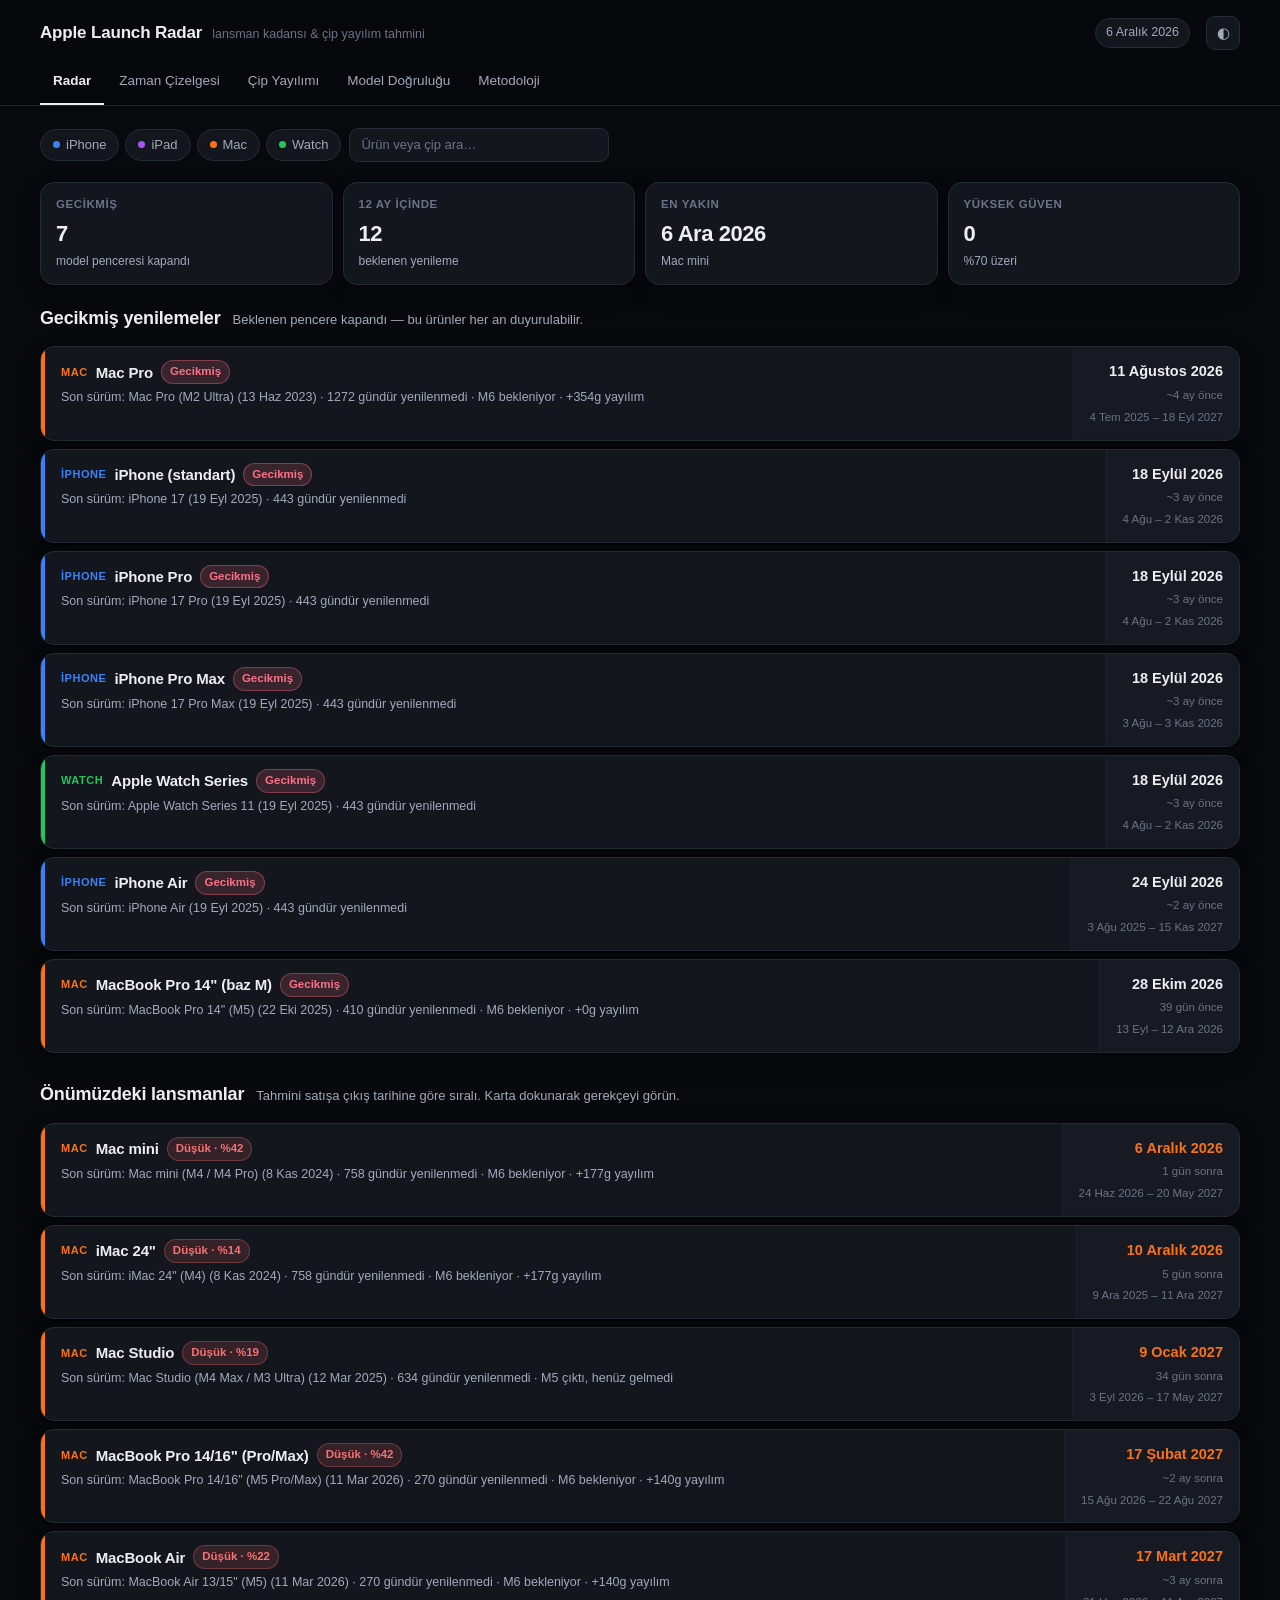
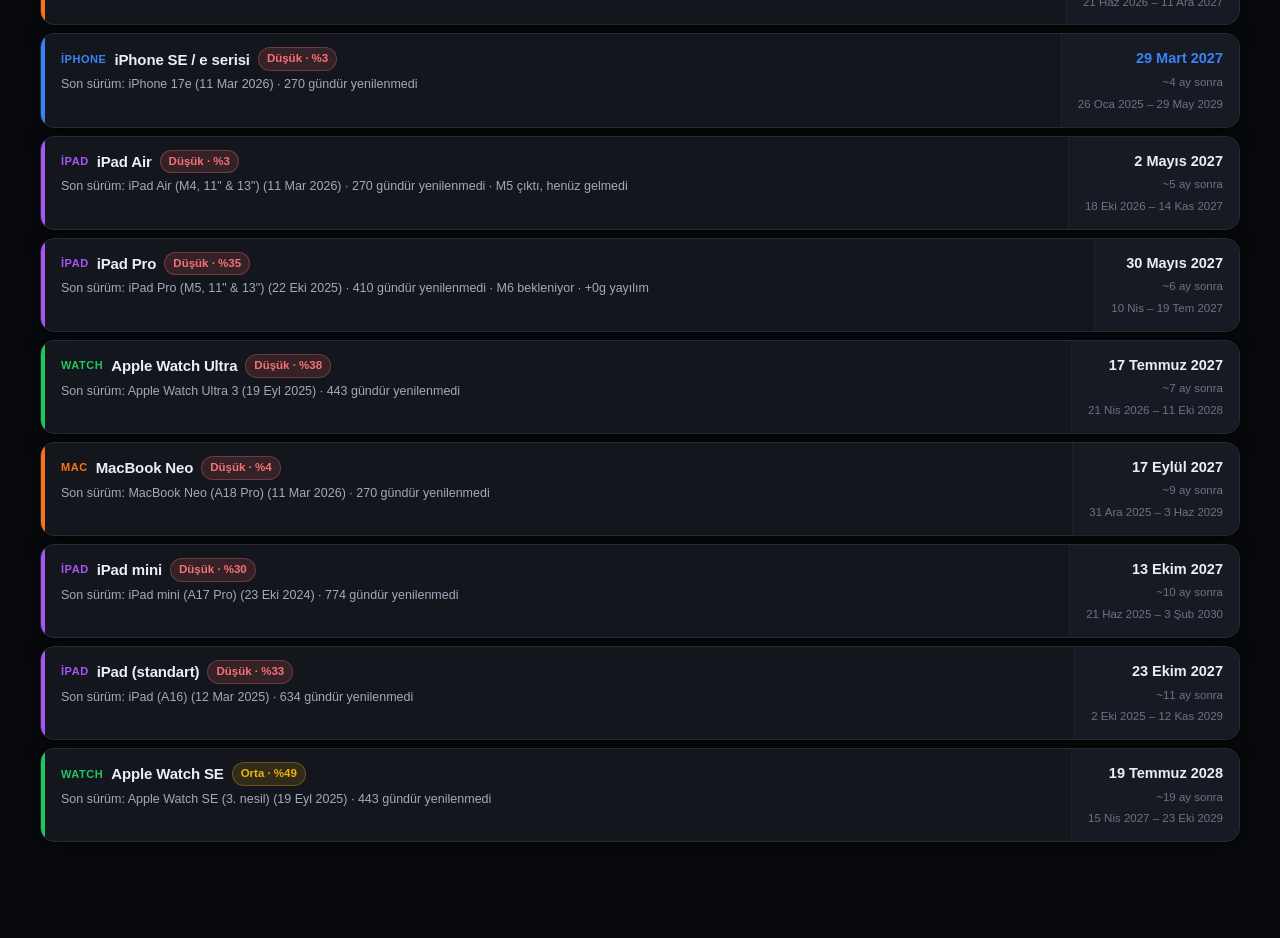
==== index.html @ eb258780 "Apple Launch Radar: lansman zaman çizelgesi ve tahmin motoru 2020 sonrası 82 iPhone/iPad/Mac/Watch s" ====
<!doctype html>
<html lang="tr" data-theme="dark">
<head>
<meta charset="utf-8">
<meta name="viewport" content="width=device-width, initial-scale=1">
<title>Apple Launch Radar — Lansman Zaman Çizelgesi ve Tahmin</title>
<meta name="description" content="2020'den bugüne Apple iPhone, iPad, Mac ve Watch lansmanları; geçmiş kadanstan hesaplanan çıkış tahminleri ve çip yayılım analizi.">
<meta name="color-scheme" content="dark light">
<link rel="icon" href="data:image/svg+xml,<svg xmlns='http://www.w3.org/2000/svg' viewBox='0 0 100 100'><text y='.9em' font-size='90'>📡</text></svg>">
<link rel="stylesheet" href="assets/css/base.css">
<link rel="stylesheet" href="assets/css/components.css">
<link rel="stylesheet" href="assets/css/timeline.css">
</head>
<body>

<header class="masthead">
  <div class="masthead__top">
    <div class="brand">
      <h1>Apple Launch Radar</h1>
      <span>lansman kadansı &amp; çip yayılım tahmini</span>
    </div>
    <div class="masthead__spacer"></div>
    <span class="today" id="today"></span>
    <button class="icon-btn" id="theme-toggle" title="Temayı değiştir" aria-label="Temayı değiştir">◐</button>
  </div>
  <nav class="tabs" role="tablist" id="tabs">
    <button class="tab" role="tab" data-view="radar"     aria-selected="true">Radar</button>
    <button class="tab" role="tab" data-view="timeline"  aria-selected="false">Zaman Çizelgesi</button>
    <button class="tab" role="tab" data-view="diffusion" aria-selected="false">Çip Yayılımı</button>
    <button class="tab" role="tab" data-view="accuracy"  aria-selected="false">Model Doğruluğu</button>
    <button class="tab" role="tab" data-view="method"    aria-selected="false">Metodoloji</button>
  </nav>
</header>

<main class="app" id="app">
  <div id="filters" class="filters" hidden></div>
  <section class="view" id="view-radar"     role="tabpanel"></section>
  <section class="view" id="view-timeline"  role="tabpanel" hidden></section>
  <section class="view" id="view-diffusion" role="tabpanel" hidden></section>
  <section class="view" id="view-accuracy"  role="tabpanel" hidden></section>
  <section class="view" id="view-method"    role="tabpanel" hidden></section>
</main>

<div class="drawer-scrim" id="drawer-scrim" hidden>
  <aside class="drawer" id="drawer" role="dialog" aria-modal="true" aria-label="Ürün detayı"></aside>
</div>
<div class="tl-tip" id="tip" hidden></div>

<script type="module" src="assets/js/main.js"></script>
<noscript>
  <p style="padding:40px;text-align:center">Bu site tahminleri tarayıcıda hesaplar; JavaScript gerekiyor.</p>
</noscript>
</body>
</html>
---- assets/css/base.css ----
/* ---------------------------------------------------------- tokens */
:root {
  color-scheme: dark;
  --bg: #08090c;
  --bg-elev: #0f1116;
  --surface: #14161d;
  --surface-2: #1b1e27;
  --border: #262a35;
  --border-soft: #1d212a;
  --text: #eceef4;
  --text-dim: #a2a9bb;
  --text-faint: #6b7387;

  --iphone: #3b82f6;
  --ipad: #a855f7;
  --mac: #f97316;
  --watch: #22c55e;

  --high: #22c55e;
  --mid: #eab308;
  --low: #f87171;
  --overdue: #fb7185;

  --radius: 14px;
  --radius-sm: 9px;
  --shadow: 0 1px 2px rgb(0 0 0 / 0.4), 0 8px 28px -12px rgb(0 0 0 / 0.6);
  --mono: ui-monospace, "SF Mono", SFMono-Regular, Menlo, monospace;
  --sans: -apple-system, BlinkMacSystemFont, "Segoe UI", Inter, Roboto, sans-serif;
}

:root[data-theme='light'] {
  color-scheme: light;
  --bg: #f6f7fa;
  --bg-elev: #ffffff;
  --surface: #ffffff;
  --surface-2: #f0f2f7;
  --border: #dfe3ec;
  --border-soft: #eaedf3;
  --text: #14161d;
  --text-dim: #55607a;
  --text-faint: #8a93a8;
  --shadow: 0 1px 2px rgb(16 24 40 / 0.05), 0 10px 28px -14px rgb(16 24 40 / 0.22);
}

* { box-sizing: border-box; }

html { -webkit-text-size-adjust: 100%; }

body {
  margin: 0;
  background: var(--bg);
  color: var(--text);
  font-family: var(--sans);
  font-size: 15px;
  line-height: 1.55;
  -webkit-font-smoothing: antialiased;
}

:where(a) { color: inherit; }
:where(h1, h2, h3, h4, p) { margin: 0; }

:focus-visible {
  outline: 2px solid var(--iphone);
  outline-offset: 2px;
  border-radius: 6px;
}

.app { max-width: 1240px; margin: 0 auto; padding: 0 20px 96px; }

/* ---------------------------------------------------------- header */
.masthead {
  position: sticky;
  top: 0;
  z-index: 40;
  background: color-mix(in oklab, var(--bg) 88%, transparent);
  backdrop-filter: saturate(180%) blur(18px);
  border-bottom: 1px solid var(--border-soft);
  margin: 0 -20px 22px;
  padding: 0 20px;
}
.masthead__top {
  display: flex;
  align-items: center;
  gap: 16px;
  padding: 16px 0 12px;
  max-width: 1200px;
  margin: 0 auto;
}
.brand { display: flex; align-items: baseline; gap: 10px; min-width: 0; }
.brand h1 { font-size: 17px; font-weight: 650; letter-spacing: -0.01em; white-space: nowrap; }
.brand span { font-size: 12.5px; color: var(--text-faint); white-space: nowrap; overflow: hidden; text-overflow: ellipsis; }
.masthead__spacer { flex: 1; }
.today {
  font-size: 12.5px; color: var(--text-dim); font-variant-numeric: tabular-nums;
  white-space: nowrap; padding: 4px 10px; border: 1px solid var(--border);
  border-radius: 999px; background: var(--surface);
}

.tabs { display: flex; gap: 2px; overflow-x: auto; max-width: 1200px; margin: 0 auto; scrollbar-width: none; }
.tabs::-webkit-scrollbar { display: none; }
.tab {
  appearance: none; background: none; border: 0; cursor: pointer;
  font: inherit; font-size: 13.5px; color: var(--text-dim);
  padding: 9px 13px 11px; border-bottom: 2px solid transparent;
  white-space: nowrap; transition: color .15s;
}
.tab:hover { color: var(--text); }
.tab[aria-selected='true'] { color: var(--text); border-bottom-color: var(--text); font-weight: 560; }

.icon-btn {
  appearance: none; cursor: pointer; font: inherit; font-size: 15px;
  width: 34px; height: 34px; display: grid; place-items: center;
  border: 1px solid var(--border); border-radius: 9px;
  background: var(--surface); color: var(--text-dim);
}
.icon-btn:hover { color: var(--text); border-color: var(--text-faint); }

/* ---------------------------------------------------------- filters */
.filters {
  display: flex; flex-wrap: wrap; gap: 8px; align-items: center;
  margin-bottom: 20px;
}
.filters[hidden] { display: none; }
.chipset { display: flex; gap: 6px; flex-wrap: wrap; }
.chip {
  appearance: none; cursor: pointer; font: inherit; font-size: 13px;
  padding: 5px 12px; border-radius: 999px;
  border: 1px solid var(--border); background: var(--surface); color: var(--text-dim);
  display: inline-flex; align-items: center; gap: 6px; transition: all .14s;
}
.chip:hover { color: var(--text); }
.chip[aria-pressed='true'] {
  background: var(--surface-2); color: var(--text); border-color: var(--accent, var(--text-faint));
  font-weight: 550;
}
.chip__dot { width: 7px; height: 7px; border-radius: 50%; background: var(--accent, var(--text-faint)); }
.chip--sm { font-size: 12px; padding: 3px 9px; }

.search {
  flex: 1; min-width: 150px; max-width: 260px;
  font: inherit; font-size: 13px; padding: 6px 11px;
  border: 1px solid var(--border); border-radius: 9px;
  background: var(--surface); color: var(--text);
}
.search::placeholder { color: var(--text-faint); }

/* ---------------------------------------------------------- primitives */
.card {
  background: var(--surface); border: 1px solid var(--border);
  border-radius: var(--radius); box-shadow: var(--shadow);
}
.section-head { display: flex; align-items: baseline; gap: 12px; flex-wrap: wrap; margin-bottom: 14px; }
.section-head h2 { font-size: 18px; font-weight: 620; letter-spacing: -0.01em; }
.section-head p { font-size: 13px; color: var(--text-dim); }

.badge {
  display: inline-flex; align-items: center; gap: 5px;
  font-size: 11.5px; font-weight: 600; padding: 2px 8px; border-radius: 999px;
  border: 1px solid transparent; white-space: nowrap;
}
.badge--high { color: var(--high); background: color-mix(in oklab, var(--high) 14%, transparent); border-color: color-mix(in oklab, var(--high) 30%, transparent); }
.badge--mid  { color: var(--mid);  background: color-mix(in oklab, var(--mid) 14%, transparent);  border-color: color-mix(in oklab, var(--mid) 30%, transparent); }
.badge--low  { color: var(--low);  background: color-mix(in oklab, var(--low) 14%, transparent);  border-color: color-mix(in oklab, var(--low) 30%, transparent); }
.badge--overdue { color: var(--overdue); background: color-mix(in oklab, var(--overdue) 16%, transparent); border-color: color-mix(in oklab, var(--overdue) 36%, transparent); }
.badge--quiet { color: var(--text-faint); border-color: var(--border); }

.num { font-variant-numeric: tabular-nums; font-family: var(--mono); }
.muted { color: var(--text-dim); }
.faint { color: var(--text-faint); }
.empty { padding: 40px 20px; text-align: center; color: var(--text-faint); font-size: 14px; }

.view[hidden] { display: none; }
---- assets/css/components.css ----
/* ---------------------------------------------------------- radar */
.radar-lede {
  display: grid; grid-template-columns: repeat(auto-fit, minmax(150px, 1fr));
  gap: 10px; margin-bottom: 20px;
}
.stat { padding: 13px 15px; }
.stat__k { font-size: 11.5px; text-transform: uppercase; letter-spacing: .05em; color: var(--text-faint); font-weight: 600; }
.stat__v { font-size: 22px; font-weight: 640; letter-spacing: -0.02em; margin-top: 3px; font-variant-numeric: tabular-nums; }
.stat__s { font-size: 12px; color: var(--text-dim); margin-top: 1px; }

.radar-list { display: flex; flex-direction: column; gap: 8px; }

.rcard {
  display: grid;
  grid-template-columns: 4px minmax(0, 1fr) auto;
  align-items: stretch;
  overflow: hidden;
  text-align: left; width: 100%; font: inherit; color: inherit;
  cursor: pointer; appearance: none; padding: 0;
  transition: border-color .15s, transform .1s;
}
.rcard:hover { border-color: color-mix(in oklab, var(--accent) 45%, var(--border)); }
.rcard:active { transform: scale(.997); }
.rcard__rail { background: var(--accent); }
.rcard__body { padding: 13px 16px; min-width: 0; }
.rcard__title { display: flex; align-items: center; gap: 8px; flex-wrap: wrap; }
.rcard__name { font-size: 15px; font-weight: 600; letter-spacing: -0.01em; }
.rcard__cat { font-size: 11px; font-weight: 600; color: var(--accent); text-transform: uppercase; letter-spacing: .05em; }
.rcard__meta { display: block; font-size: 12.5px; color: var(--text-dim); margin-top: 4px; }
.rcard__side {
  padding: 13px 16px; text-align: right; border-left: 1px solid var(--border-soft);
  display: flex; flex-direction: column; justify-content: center; gap: 4px;
  background: color-mix(in oklab, var(--surface-2) 55%, transparent);
}
.rcard__when { font-size: 14.5px; font-weight: 620; white-space: nowrap; font-variant-numeric: tabular-nums; }
.rcard__away { font-size: 11.5px; color: var(--text-faint); white-space: nowrap; }
.rcard--soon .rcard__when { color: var(--accent); }

/* ---------------------------------------------------------- detay paneli */
.drawer-scrim {
  position: fixed; inset: 0; z-index: 60;
  background: rgb(0 0 0 / .55); backdrop-filter: blur(3px);
  display: flex; justify-content: flex-end;
}
.drawer-scrim[hidden] { display: none; }
.drawer {
  width: min(560px, 100%); height: 100%; overflow-y: auto;
  background: var(--bg-elev); border-left: 1px solid var(--border);
  padding: 22px 24px 60px;
  animation: slide-in .22s cubic-bezier(.22,.8,.3,1);
}
@keyframes slide-in { from { transform: translateX(24px); opacity: .4 } }
@media (prefers-reduced-motion: reduce) { .drawer { animation: none } }

.drawer__head { display: flex; align-items: flex-start; gap: 12px; margin-bottom: 4px; }
.drawer__head h3 { font-size: 20px; font-weight: 650; letter-spacing: -0.02em; flex: 1; }
.drawer__sub { font-size: 13px; color: var(--text-dim); margin-bottom: 20px; }

.verdict {
  padding: 16px 18px; border-radius: var(--radius);
  background: var(--surface); border: 1px solid var(--border);
  border-left: 3px solid var(--accent); margin-bottom: 20px;
}
.verdict__date { font-size: 24px; font-weight: 660; letter-spacing: -0.03em; font-variant-numeric: tabular-nums; }
.verdict__range { font-size: 13px; color: var(--text-dim); margin-top: 3px; font-variant-numeric: tabular-nums; }
.verdict__row { display: flex; align-items: center; gap: 8px; margin-top: 11px; flex-wrap: wrap; }

.dsec { margin-bottom: 22px; }
.dsec > h4 {
  font-size: 11.5px; text-transform: uppercase; letter-spacing: .06em;
  color: var(--text-faint); font-weight: 660; margin-bottom: 9px;
}
.reasons { list-style: none; padding: 0; display: flex; flex-direction: column; gap: 9px; }
.reasons li {
  font-size: 13.5px; color: var(--text-dim); line-height: 1.5;
  padding-left: 16px; position: relative;
}
.reasons li::before {
  content: ''; position: absolute; left: 0; top: 8px;
  width: 5px; height: 5px; border-radius: 50%; background: var(--accent); opacity: .7;
}

.gapbars { display: flex; flex-direction: column; gap: 6px; }
.gapbar { display: grid; grid-template-columns: 92px 1fr 48px; align-items: center; gap: 10px; font-size: 12px; }
.gapbar__l { color: var(--text-faint); font-variant-numeric: tabular-nums; }
.gapbar__t { display: block; height: 7px; border-radius: 4px; background: var(--surface-2); overflow: hidden; }
/* span olduğu için blok yapılmalı — aksi halde inline kalır ve genişlik uygulanmaz. */
.gapbar__f { display: block; height: 100%; border-radius: 4px; background: var(--accent); opacity: .8; }
.gapbar__v { text-align: right; color: var(--text-dim); font-variant-numeric: tabular-nums; }

.histlist { display: flex; flex-direction: column; gap: 1px; }
.histrow {
  display: grid; grid-template-columns: 1fr auto; gap: 12px; align-items: baseline;
  padding: 8px 0; border-bottom: 1px solid var(--border-soft); font-size: 13.5px;
}
.histrow:last-child { border-bottom: 0; }
.histrow__n { min-width: 0; }
.histrow__c { font-size: 11.5px; color: var(--text-faint); }
.histrow__d { color: var(--text-dim); font-variant-numeric: tabular-nums; font-size: 12.5px; white-space: nowrap; }

/* ---------------------------------------------------------- diffusion matrix */
.matrix-wrap { overflow-x: auto; border: 1px solid var(--border); border-radius: var(--radius); background: var(--surface); }
table.matrix { border-collapse: collapse; width: 100%; min-width: 720px; font-size: 13px; }
.matrix th, .matrix td { padding: 9px 12px; text-align: left; border-bottom: 1px solid var(--border-soft); }
.matrix thead th {
  position: sticky; top: 0; background: var(--surface-2); z-index: 1;
  font-size: 11.5px; text-transform: uppercase; letter-spacing: .05em; color: var(--text-faint); font-weight: 660;
  white-space: nowrap;
}
.matrix tbody th {
  font-weight: 560; white-space: nowrap; color: var(--text);
  position: sticky; left: 0; background: var(--surface); z-index: 1;
  border-right: 1px solid var(--border-soft);
}
.matrix tbody tr:hover td { background: color-mix(in oklab, var(--surface-2) 60%, transparent); }
.cell { display: flex; flex-direction: column; gap: 1px; }
.cell__d { font-variant-numeric: tabular-nums; font-size: 12.5px; }
.cell__l { font-size: 11px; color: var(--text-faint); font-variant-numeric: tabular-nums; }
.cell--first .cell__l { color: var(--high); font-weight: 620; }
.cell--pred { color: var(--text-faint); }
.cell--pred .cell__d { border-bottom: 1px dashed currentColor; display: inline-block; }
.cell--none { color: var(--text-faint); opacity: .35; }

/* ---------------------------------------------------------- accuracy */
.acc-grid { display: grid; grid-template-columns: repeat(auto-fit, minmax(140px, 1fr)); gap: 10px; margin-bottom: 20px; }
table.plain { border-collapse: collapse; width: 100%; font-size: 13.5px; }
.plain th, .plain td { padding: 9px 12px; text-align: left; border-bottom: 1px solid var(--border-soft); }
.plain th { font-size: 11.5px; text-transform: uppercase; letter-spacing: .05em; color: var(--text-faint); font-weight: 660; }
.plain td.n { text-align: right; font-variant-numeric: tabular-nums; font-family: var(--mono); font-size: 12.5px; }
.err-good { color: var(--high); }
.err-ok { color: var(--mid); }
.err-bad { color: var(--low); }

/* ---------------------------------------------------------- prose */
.prose { max-width: 74ch; }
.prose h3 { font-size: 16px; font-weight: 620; margin: 26px 0 8px; letter-spacing: -0.01em; }
.prose h3:first-child { margin-top: 0; }
.prose p { font-size: 14px; color: var(--text-dim); margin-bottom: 11px; }
.prose ul { font-size: 14px; color: var(--text-dim); padding-left: 20px; margin: 0 0 11px; }
.prose li { margin-bottom: 6px; }
.prose code {
  font-family: var(--mono); font-size: 12.5px; background: var(--surface-2);
  padding: 1.5px 5px; border-radius: 5px; color: var(--text);
}
.prose strong { color: var(--text); font-weight: 620; }
.formula {
  font-family: var(--mono); font-size: 12.5px; background: var(--surface);
  border: 1px solid var(--border); border-radius: var(--radius-sm);
  padding: 12px 14px; margin: 4px 0 14px; overflow-x: auto; color: var(--text-dim);
  white-space: pre;
}

@media (max-width: 640px) {
  .app { padding: 0 14px 80px; }
  .masthead { margin: 0 -14px 18px; padding: 0 14px; }
  .brand span { display: none; }
  .rcard { grid-template-columns: 4px minmax(0, 1fr); }
  .rcard__side { border-left: 0; border-top: 1px solid var(--border-soft); grid-column: 2; text-align: left; flex-direction: row; align-items: baseline; gap: 10px; }
  .drawer { padding: 18px 16px 60px; }
  .verdict__date { font-size: 21px; }
}
---- assets/css/timeline.css ----
.tl-toolbar { display: flex; align-items: center; gap: 10px; margin-bottom: 10px; flex-wrap: wrap; }
.tl-legend { display: flex; gap: 14px; flex-wrap: wrap; font-size: 12px; color: var(--text-dim); margin-left: auto; }
.tl-legend span { display: inline-flex; align-items: center; gap: 6px; }
.tl-legend i { width: 14px; height: 8px; border-radius: 3px; background: var(--text-faint); display: inline-block; }
.tl-legend i.is-pred { background: none; border: 1px dashed var(--text-faint); }
.tl-legend i.is-band { background: linear-gradient(90deg, transparent, var(--text-faint), transparent); opacity: .5; }

.tl {
  position: relative; overflow-x: auto; overflow-y: hidden;
  border: 1px solid var(--border); border-radius: var(--radius);
  background: var(--surface); box-shadow: var(--shadow);
}
.tl__inner { position: relative; }

/* zaman ekseni */
.tl__axis {
  position: sticky; top: 0; z-index: 3; height: 42px;
  background: color-mix(in oklab, var(--surface) 94%, transparent);
  backdrop-filter: blur(8px);
  border-bottom: 1px solid var(--border);
}
.tl__year {
  position: absolute; top: 0; height: 100%;
  border-left: 1px solid var(--border);
  padding: 6px 0 0 8px; font-size: 12px; font-weight: 620; color: var(--text-dim);
  font-variant-numeric: tabular-nums; pointer-events: none;
}
.tl__q {
  position: absolute; top: 22px; font-size: 10px; color: var(--text-faint);
  padding-left: 5px; border-left: 1px solid var(--border-soft); height: 18px;
  pointer-events: none;
}

/* satırlar */
.tl__rows { position: relative; }
.tl__grid { position: absolute; inset: 0; pointer-events: none; z-index: 0; }
.tl__gridline { position: absolute; top: 0; bottom: 0; width: 1px; background: var(--border-soft); }
.tl__gridline--year { background: var(--border); }

.tl__row {
  position: relative; height: 46px;
  border-bottom: 1px solid var(--border-soft);
}
.tl__row:last-child { border-bottom: 0; }
.tl__row:hover { background: color-mix(in oklab, var(--surface-2) 45%, transparent); }

.tl__label {
  position: sticky; left: 0; z-index: 2;
  display: flex; align-items: center; gap: 7px;
  width: 190px; height: 100%; padding: 0 12px;
  background: var(--surface);
  border-right: 1px solid var(--border);
  font-size: 12.5px; font-weight: 550; white-space: nowrap;
  overflow: hidden; text-overflow: ellipsis;
}
.tl__label i { width: 3px; height: 16px; border-radius: 2px; background: var(--accent); flex: none; }
.tl__label span { overflow: hidden; text-overflow: ellipsis; }

/* bugün çizgisi */
.tl__now { position: absolute; top: 0; bottom: 0; width: 1px; background: var(--overdue); z-index: 4; pointer-events: none; }
.tl__now::after {
  content: 'bugün'; position: absolute; top: 4px; left: 5px;
  font-size: 10px; font-weight: 660; color: var(--overdue);
  background: var(--surface); padding: 0 4px; border-radius: 4px;
}

/* sürüm kapsülleri */
.tl__pip {
  position: absolute; top: 50%; transform: translate(-50%, -50%);
  z-index: 1; appearance: none; border: 0; padding: 0; cursor: pointer;
  height: 22px; min-width: 22px; border-radius: 999px;
  background: var(--accent); color: #fff;
  display: flex; align-items: center; justify-content: center;
  font: inherit; font-size: 10.5px; font-weight: 660; letter-spacing: -0.01em;
  padding: 0 7px; white-space: nowrap;
  box-shadow: 0 0 0 2.5px var(--surface);
  transition: transform .12s;
}
.tl__pip:hover { transform: translate(-50%, -50%) scale(1.14); z-index: 5; }
.tl__pip--skip { opacity: .55; }

.tl__pred {
  position: absolute; top: 50%; transform: translateY(-50%);
  z-index: 1; appearance: none; cursor: pointer; padding: 0;
  height: 22px; border-radius: 999px;
  border: 1.5px dashed var(--accent); color: var(--accent);
  background: color-mix(in oklab, var(--accent) 12%, transparent);
  display: flex; align-items: center; justify-content: center;
  font: inherit; font-size: 10.5px; font-weight: 660; white-space: nowrap;
  min-width: 24px; overflow: hidden;
}
.tl__pred:hover { background: color-mix(in oklab, var(--accent) 24%, transparent); }
.tl__pred--overdue { border-color: var(--overdue); color: var(--overdue); background: color-mix(in oklab, var(--overdue) 12%, transparent); }

.tl__band {
  position: absolute; top: 50%; transform: translateY(-50%);
  height: 4px; border-radius: 3px; z-index: 0;
  background: linear-gradient(90deg,
    color-mix(in oklab, var(--accent) 6%, transparent),
    color-mix(in oklab, var(--accent) 40%, transparent),
    color-mix(in oklab, var(--accent) 6%, transparent));
}

/* tooltip */
.tl-tip {
  position: fixed; z-index: 80; pointer-events: none;
  max-width: 280px; padding: 9px 12px;
  background: var(--bg-elev); border: 1px solid var(--border);
  border-radius: var(--radius-sm); box-shadow: var(--shadow);
  font-size: 12.5px; line-height: 1.45;
}
.tl-tip[hidden] { display: none; }
.tl-tip strong { display: block; font-size: 13px; font-weight: 620; margin-bottom: 3px; }
.tl-tip div { color: var(--text-dim); font-variant-numeric: tabular-nums; }

@media (max-width: 640px) {
  .tl__label { width: 116px; padding: 0 8px; font-size: 11.5px; }
  .tl-legend { margin-left: 0; width: 100%; }
}
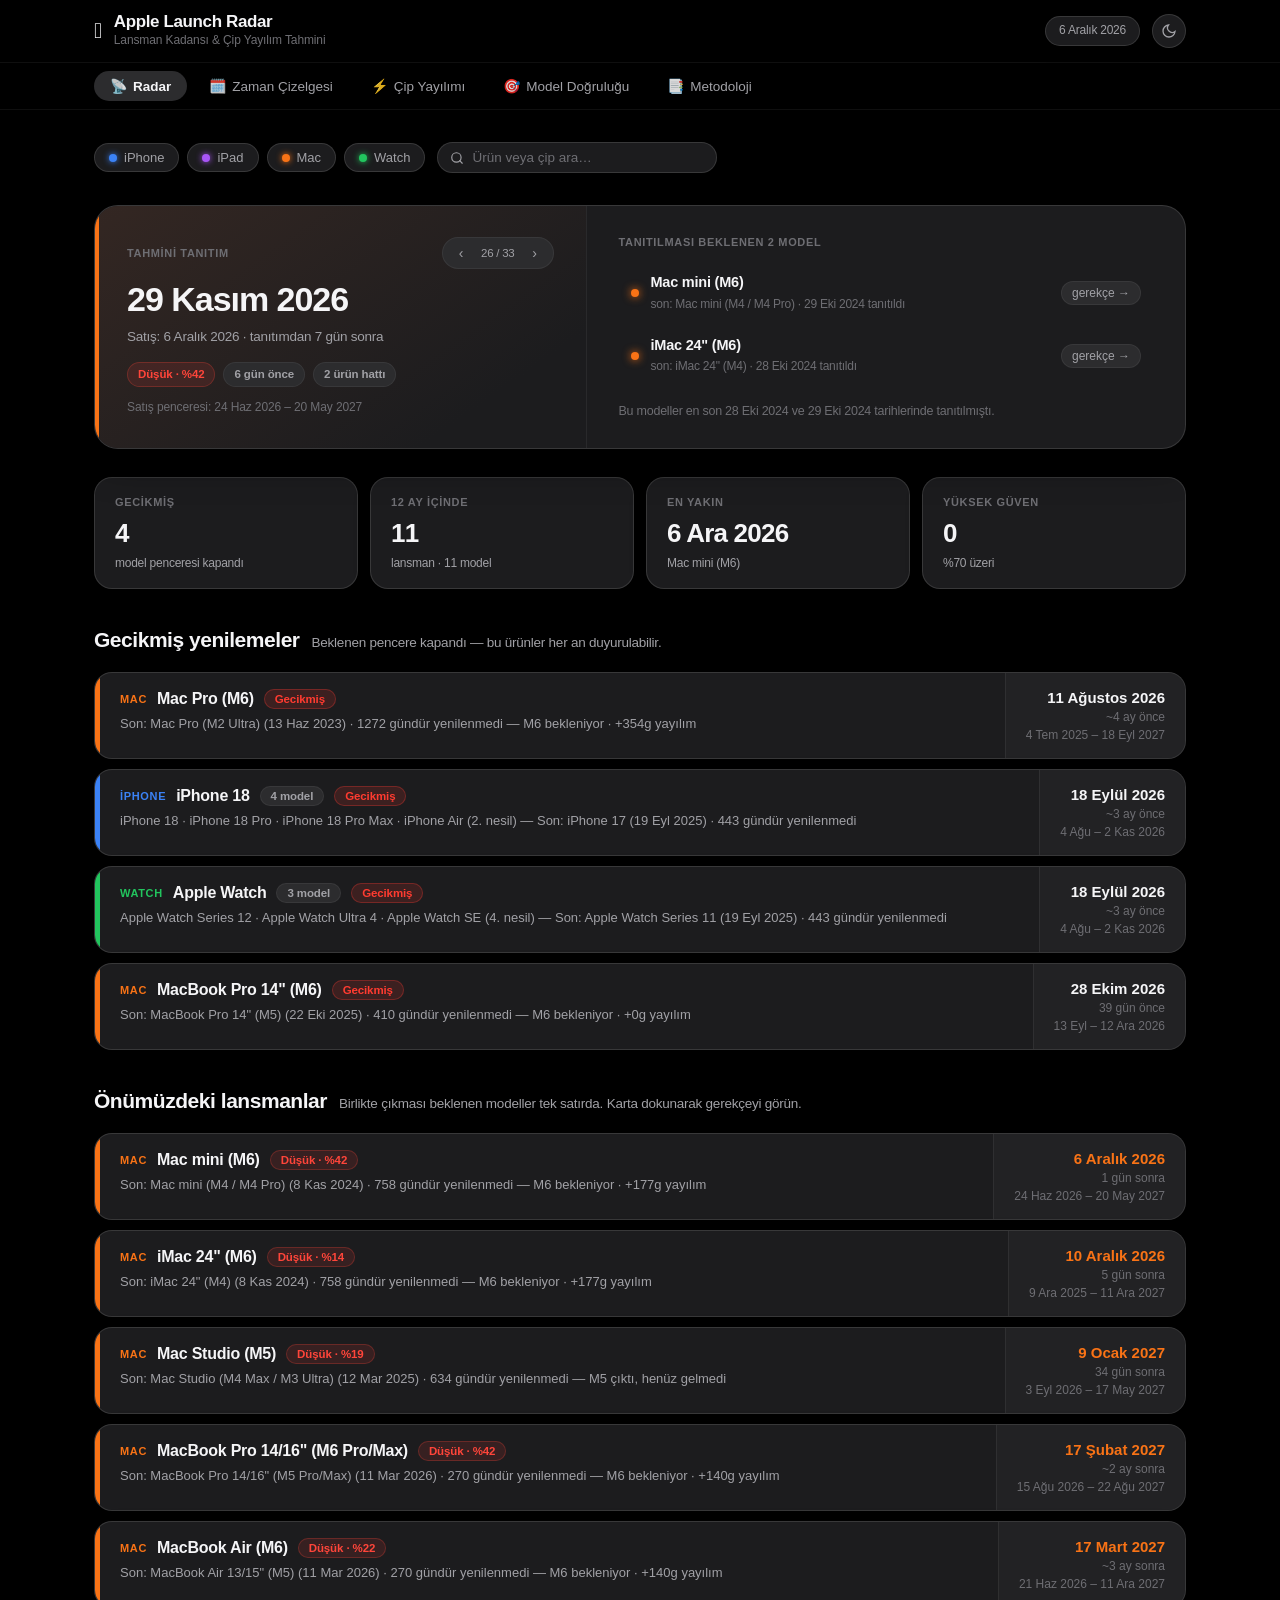
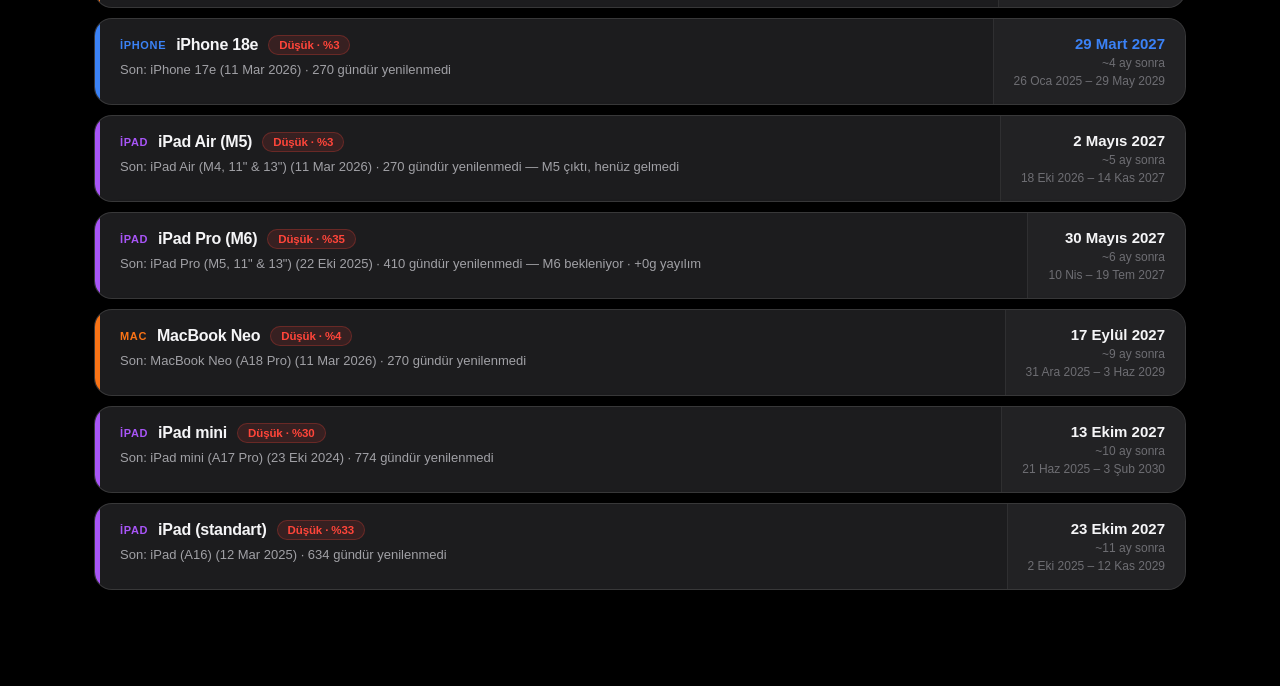
==== commit ccb908aa: "style: overhaul design to match Apple.com official UI aesthetic" ====
--- a/index.html
+++ b/index.html
@@ -3,10 +3,10 @@
 <head>
 <meta charset="utf-8">
 <meta name="viewport" content="width=device-width, initial-scale=1">
-<title>Apple Launch Radar — Lansman Zaman Çizelgesi ve Tahmin</title>
+<title>Apple Launch Radar — Lansman Kadansı ve Tahminleri</title>
 <meta name="description" content="2020'den bugüne Apple iPhone, iPad, Mac ve Watch lansmanları; geçmiş kadanstan hesaplanan çıkış tahminleri ve çip yayılım analizi.">
 <meta name="color-scheme" content="dark light">
-<link rel="icon" href="data:image/svg+xml,<svg xmlns='http://www.w3.org/2000/svg' viewBox='0 0 100 100'><text y='.9em' font-size='90'>📡</text></svg>">
+<link rel="icon" href="data:image/svg+xml,<svg xmlns='http://www.w3.org/2000/svg' viewBox='0 0 100 100'><text y='.9em' font-size='90'></text></svg>">
 <link rel="stylesheet" href="assets/css/base.css">
 <link rel="stylesheet" href="assets/css/components.css">
 <link rel="stylesheet" href="assets/css/timeline.css">
@@ -14,22 +14,34 @@
 <body>
 
 <header class="masthead">
-  <div class="masthead__top">
-    <div class="brand">
-      <h1>Apple Launch Radar</h1>
-      <span>lansman kadansı &amp; çip yayılım tahmini</span>
+  <div class="masthead__global">
+    <div class="masthead__global-inner">
+      <div class="brand">
+        <span class="apple-logo" aria-hidden="true"></span>
+        <div class="brand__text">
+          <h1>Apple Launch Radar</h1>
+          <span class="brand__tagline">Lansman Kadansı &amp; Çip Yayılım Tahmini</span>
+        </div>
+      </div>
+      <div class="masthead__spacer"></div>
+      <div class="masthead__actions">
+        <span class="today" id="today"></span>
+        <button class="icon-btn" id="theme-toggle" title="Temayı değiştir" aria-label="Temayı değiştir">
+          <svg class="theme-icon theme-icon--dark" viewBox="0 0 24 24" width="16" height="16" fill="none" stroke="currentColor" stroke-width="2"><path d="M21 12.79A9 9 0 1 1 11.21 3 7 7 0 0 0 21 12.79z"></path></svg>
+        </button>
+      </div>
     </div>
-    <div class="masthead__spacer"></div>
-    <span class="today" id="today"></span>
-    <button class="icon-btn" id="theme-toggle" title="Temayı değiştir" aria-label="Temayı değiştir">◐</button>
   </div>
-  <nav class="tabs" role="tablist" id="tabs">
-    <button class="tab" role="tab" data-view="radar"     aria-selected="true">Radar</button>
-    <button class="tab" role="tab" data-view="timeline"  aria-selected="false">Zaman Çizelgesi</button>
-    <button class="tab" role="tab" data-view="diffusion" aria-selected="false">Çip Yayılımı</button>
-    <button class="tab" role="tab" data-view="accuracy"  aria-selected="false">Model Doğruluğu</button>
-    <button class="tab" role="tab" data-view="method"    aria-selected="false">Metodoloji</button>
-  </nav>
+
+  <div class="masthead__subnav">
+    <nav class="tabs" role="tablist" id="tabs">
+      <button class="tab" role="tab" data-view="radar"     aria-selected="true"><span class="tab__icon">📡</span> Radar</button>
+      <button class="tab" role="tab" data-view="timeline"  aria-selected="false"><span class="tab__icon">🗓️</span> Zaman Çizelgesi</button>
+      <button class="tab" role="tab" data-view="diffusion" aria-selected="false"><span class="tab__icon">⚡</span> Çip Yayılımı</button>
+      <button class="tab" role="tab" data-view="accuracy"  aria-selected="false"><span class="tab__icon">🎯</span> Model Doğruluğu</button>
+      <button class="tab" role="tab" data-view="method"    aria-selected="false"><span class="tab__icon">📑</span> Metodoloji</button>
+    </nav>
+  </div>
 </header>
 
 <main class="app" id="app">
@@ -52,3 +64,4 @@
 </noscript>
 </body>
 </html>
+
--- a/assets/css/base.css
+++ b/assets/css/base.css
@@ -1,50 +1,61 @@
-/* ---------------------------------------------------------- tokens */
+/* ---------------------------------------------------------- Apple Design System Tokens */
 :root {
   color-scheme: dark;
-  --bg: #08090c;
-  --bg-elev: #0f1116;
-  --surface: #14161d;
-  --surface-2: #1b1e27;
-  --border: #262a35;
-  --border-soft: #1d212a;
-  --text: #eceef4;
-  --text-dim: #a2a9bb;
-  --text-faint: #6b7387;
-
-  --iphone: #3b82f6;
-  --ipad: #a855f7;
-  --mac: #f97316;
-  --watch: #22c55e;
-
-  --high: #22c55e;
-  --mid: #eab308;
-  --low: #f87171;
-  --overdue: #fb7185;
-
-  --radius: 14px;
-  --radius-sm: 9px;
-  --shadow: 0 1px 2px rgb(0 0 0 / 0.4), 0 8px 28px -12px rgb(0 0 0 / 0.6);
+  --bg: #000000;
+  --bg-elev: #161617;
+  --surface: #1c1c1e;
+  --surface-2: #2c2c2e;
+  --border: rgba(255, 255, 255, 0.12);
+  --border-soft: rgba(255, 255, 255, 0.06);
+  --text: #f5f5f7;
+  --text-dim: #a1a1a6;
+  --text-faint: #6e6e73;
+
+  --iphone: #2997ff;
+  --ipad: #bf5af2;
+  --mac: #f56300;
+  --watch: #30d158;
+
+  --high: #30d158;
+  --mid: #ffd60a;
+  --low: #ff453a;
+  --overdue: #ff3b30;
+
+  --radius-lg: 24px;
+  --radius: 18px;
+  --radius-sm: 10px;
+  --radius-pill: 9999px;
+  --shadow: 0 12px 36px rgba(0, 0, 0, 0.55);
+  --shadow-subtle: 0 4px 16px rgba(0, 0, 0, 0.25);
   --mono: ui-monospace, "SF Mono", SFMono-Regular, Menlo, monospace;
-  --sans: -apple-system, BlinkMacSystemFont, "Segoe UI", Inter, Roboto, sans-serif;
+  --sans: -apple-system, BlinkMacSystemFont, "SF Pro Display", "SF Pro Text", "Helvetica Neue", Helvetica, Arial, sans-serif;
+  --ease-apple: cubic-bezier(0.25, 1, 0.5, 1);
 }
 
 :root[data-theme='light'] {
   color-scheme: light;
-  --bg: #f6f7fa;
+  --bg: #f5f5f7;
   --bg-elev: #ffffff;
   --surface: #ffffff;
-  --surface-2: #f0f2f7;
-  --border: #dfe3ec;
-  --border-soft: #eaedf3;
-  --text: #14161d;
-  --text-dim: #55607a;
-  --text-faint: #8a93a8;
-  --shadow: 0 1px 2px rgb(16 24 40 / 0.05), 0 10px 28px -14px rgb(16 24 40 / 0.22);
+  --surface-2: #e8e8ed;
+  --border: rgba(0, 0, 0, 0.08);
+  --border-soft: rgba(0, 0, 0, 0.04);
+  --text: #1d1d1f;
+  --text-dim: #515154;
+  --text-faint: #86868b;
+
+  --iphone: #0071e3;
+  --ipad: #a259ff;
+  --mac: #e36414;
+  --watch: #28a745;
+
+  --shadow: 0 8px 30px rgba(0, 0, 0, 0.08);
+  --shadow-subtle: 0 2px 10px rgba(0, 0, 0, 0.04);
 }
 
 * { box-sizing: border-box; }
 
-html { -webkit-text-size-adjust: 100%; }
+html { -webkit-text-size-adjust: 100%; scroll-behavior: smooth; }
 
 body {
   margin: 0;
@@ -52,121 +63,316 @@
   color: var(--text);
   font-family: var(--sans);
   font-size: 15px;
-  line-height: 1.55;
+  line-height: 1.47059;
+  letter-spacing: -0.016em;
   -webkit-font-smoothing: antialiased;
-}
-
-:where(a) { color: inherit; }
+  -moz-osx-font-smoothing: grayscale;
+}
+
+:where(a) { color: inherit; text-decoration: none; }
 :where(h1, h2, h3, h4, p) { margin: 0; }
 
 :focus-visible {
   outline: 2px solid var(--iphone);
-  outline-offset: 2px;
-  border-radius: 6px;
-}
-
-.app { max-width: 1240px; margin: 0 auto; padding: 0 20px 96px; }
-
-/* ---------------------------------------------------------- header */
+  outline-offset: 3px;
+  border-radius: 8px;
+}
+
+.app {
+  max-width: 1140px;
+  margin: 0 auto;
+  padding: 28px 24px 96px;
+}
+
+/* ---------------------------------------------------------- Apple Header Navigation */
 .masthead {
   position: sticky;
   top: 0;
-  z-index: 40;
-  background: color-mix(in oklab, var(--bg) 88%, transparent);
-  backdrop-filter: saturate(180%) blur(18px);
+  z-index: 50;
+  background: color-mix(in oklab, var(--bg) 85%, transparent);
+  backdrop-filter: saturate(180%) blur(20px);
+  -webkit-backdrop-filter: saturate(180%) blur(20px);
   border-bottom: 1px solid var(--border-soft);
-  margin: 0 -20px 22px;
-  padding: 0 20px;
-}
-.masthead__top {
+}
+
+.masthead__global {
+  border-bottom: 1px solid var(--border-soft);
+}
+
+.masthead__global-inner {
   display: flex;
   align-items: center;
   gap: 16px;
-  padding: 16px 0 12px;
-  max-width: 1200px;
+  max-width: 1140px;
   margin: 0 auto;
-}
-.brand { display: flex; align-items: baseline; gap: 10px; min-width: 0; }
-.brand h1 { font-size: 17px; font-weight: 650; letter-spacing: -0.01em; white-space: nowrap; }
-.brand span { font-size: 12.5px; color: var(--text-faint); white-space: nowrap; overflow: hidden; text-overflow: ellipsis; }
+  padding: 12px 24px;
+}
+
+.brand {
+  display: flex;
+  align-items: center;
+  gap: 12px;
+}
+
+.apple-logo {
+  font-size: 22px;
+  line-height: 1;
+  color: var(--text);
+  font-family: var(--sans);
+}
+
+.brand__text h1 {
+  font-size: 17px;
+  font-weight: 600;
+  letter-spacing: -0.022em;
+  color: var(--text);
+  line-height: 1.2;
+}
+
+.brand__tagline {
+  font-size: 12px;
+  color: var(--text-faint);
+  display: block;
+  letter-spacing: -0.01em;
+}
+
 .masthead__spacer { flex: 1; }
+
+.masthead__actions {
+  display: flex;
+  align-items: center;
+  gap: 12px;
+}
+
 .today {
-  font-size: 12.5px; color: var(--text-dim); font-variant-numeric: tabular-nums;
-  white-space: nowrap; padding: 4px 10px; border: 1px solid var(--border);
-  border-radius: 999px; background: var(--surface);
-}
-
-.tabs { display: flex; gap: 2px; overflow-x: auto; max-width: 1200px; margin: 0 auto; scrollbar-width: none; }
+  font-size: 12px;
+  font-weight: 500;
+  color: var(--text-dim);
+  font-variant-numeric: tabular-nums;
+  padding: 5px 13px;
+  border: 1px solid var(--border);
+  border-radius: var(--radius-pill);
+  background: var(--surface);
+  box-shadow: var(--shadow-subtle);
+}
+
+.icon-btn {
+  appearance: none;
+  cursor: pointer;
+  background: var(--surface);
+  border: 1px solid var(--border);
+  border-radius: var(--radius-pill);
+  width: 34px;
+  height: 34px;
+  display: grid;
+  place-items: center;
+  color: var(--text-dim);
+  transition: all 0.2s var(--ease-apple);
+}
+.icon-btn:hover {
+  color: var(--text);
+  border-color: var(--text-dim);
+  transform: scale(1.05);
+}
+
+/* Sub-nav tab bar */
+.masthead__subnav {
+  max-width: 1140px;
+  margin: 0 auto;
+  padding: 0 24px;
+}
+
+.tabs {
+  display: flex;
+  align-items: center;
+  gap: 6px;
+  overflow-x: auto;
+  padding: 8px 0;
+  scrollbar-width: none;
+}
 .tabs::-webkit-scrollbar { display: none; }
+
 .tab {
-  appearance: none; background: none; border: 0; cursor: pointer;
-  font: inherit; font-size: 13.5px; color: var(--text-dim);
-  padding: 9px 13px 11px; border-bottom: 2px solid transparent;
-  white-space: nowrap; transition: color .15s;
-}
-.tab:hover { color: var(--text); }
-.tab[aria-selected='true'] { color: var(--text); border-bottom-color: var(--text); font-weight: 560; }
-
-.icon-btn {
-  appearance: none; cursor: pointer; font: inherit; font-size: 15px;
-  width: 34px; height: 34px; display: grid; place-items: center;
-  border: 1px solid var(--border); border-radius: 9px;
-  background: var(--surface); color: var(--text-dim);
-}
-.icon-btn:hover { color: var(--text); border-color: var(--text-faint); }
-
-/* ---------------------------------------------------------- filters */
+  appearance: none;
+  background: transparent;
+  border: 0;
+  cursor: pointer;
+  font-family: var(--sans);
+  font-size: 13.5px;
+  font-weight: 500;
+  color: var(--text-dim);
+  padding: 7px 16px;
+  border-radius: var(--radius-pill);
+  white-space: nowrap;
+  transition: all 0.2s var(--ease-apple);
+  display: inline-flex;
+  align-items: center;
+  gap: 6px;
+}
+.tab__icon { font-size: 14px; opacity: 0.85; }
+.tab:hover {
+  color: var(--text);
+  background: var(--surface);
+}
+.tab[aria-selected='true'] {
+  color: var(--text);
+  background: var(--surface-2);
+  font-weight: 600;
+  box-shadow: var(--shadow-subtle);
+}
+
+/* ---------------------------------------------------------- Filters & Search */
 .filters {
-  display: flex; flex-wrap: wrap; gap: 8px; align-items: center;
-  margin-bottom: 20px;
+  display: flex;
+  flex-wrap: wrap;
+  gap: 12px;
+  align-items: center;
+  margin-bottom: 28px;
+  padding: 4px 0;
 }
 .filters[hidden] { display: none; }
-.chipset { display: flex; gap: 6px; flex-wrap: wrap; }
+
+.chipset {
+  display: flex;
+  gap: 8px;
+  flex-wrap: wrap;
+}
+
 .chip {
-  appearance: none; cursor: pointer; font: inherit; font-size: 13px;
-  padding: 5px 12px; border-radius: 999px;
-  border: 1px solid var(--border); background: var(--surface); color: var(--text-dim);
-  display: inline-flex; align-items: center; gap: 6px; transition: all .14s;
-}
-.chip:hover { color: var(--text); }
+  appearance: none;
+  cursor: pointer;
+  font-family: var(--sans);
+  font-size: 13px;
+  font-weight: 500;
+  padding: 6px 14px;
+  border-radius: var(--radius-pill);
+  border: 1px solid var(--border);
+  background: var(--surface);
+  color: var(--text-dim);
+  display: inline-flex;
+  align-items: center;
+  gap: 7px;
+  transition: all 0.2s var(--ease-apple);
+}
+.chip:hover {
+  color: var(--text);
+  border-color: var(--text-dim);
+}
 .chip[aria-pressed='true'] {
-  background: var(--surface-2); color: var(--text); border-color: var(--accent, var(--text-faint));
-  font-weight: 550;
-}
-.chip__dot { width: 7px; height: 7px; border-radius: 50%; background: var(--accent, var(--text-faint)); }
-.chip--sm { font-size: 12px; padding: 3px 9px; }
+  background: var(--surface-2);
+  color: var(--text);
+  border-color: var(--accent, var(--text));
+  font-weight: 600;
+  box-shadow: 0 0 12px color-mix(in oklab, var(--accent, var(--text)) 25%, transparent);
+}
+.chip__dot {
+  width: 8px;
+  height: 8px;
+  border-radius: 50%;
+  background: var(--accent, var(--text-faint));
+  box-shadow: 0 0 6px var(--accent, var(--text-faint));
+}
+.chip--sm { font-size: 12px; padding: 4px 10px; }
 
 .search {
-  flex: 1; min-width: 150px; max-width: 260px;
-  font: inherit; font-size: 13px; padding: 6px 11px;
-  border: 1px solid var(--border); border-radius: 9px;
-  background: var(--surface); color: var(--text);
+  flex: 1;
+  min-width: 180px;
+  max-width: 280px;
+  font-family: var(--sans);
+  font-size: 13.5px;
+  padding: 7px 14px 7px 34px;
+  border: 1px solid var(--border);
+  border-radius: var(--radius-pill);
+  background: var(--surface) url("data:image/svg+xml,%3Csvg xmlns='http://www.w3.org/2000/svg' width='14' height='14' viewBox='0 0 24 24' fill='none' stroke='%23a1a1a6' stroke-width='2' stroke-linecap='round' stroke-linejoin='round'%3E%3Ccircle cx='11' cy='11' r='8'%3E%3C/circle%3E%3Cline x1='21' y1='21' x2='16.65' y2='16.65'%3E%3C/line%3E%3C/svg%3E") no-repeat 12px center;
+  color: var(--text);
+  transition: all 0.2s var(--ease-apple);
+}
+.search:focus {
+  outline: none;
+  border-color: var(--iphone);
+  box-shadow: 0 0 0 3px color-mix(in oklab, var(--iphone) 20%, transparent);
 }
 .search::placeholder { color: var(--text-faint); }
 
-/* ---------------------------------------------------------- primitives */
+/* ---------------------------------------------------------- Primitives */
 .card {
-  background: var(--surface); border: 1px solid var(--border);
-  border-radius: var(--radius); box-shadow: var(--shadow);
-}
-.section-head { display: flex; align-items: baseline; gap: 12px; flex-wrap: wrap; margin-bottom: 14px; }
-.section-head h2 { font-size: 18px; font-weight: 620; letter-spacing: -0.01em; }
-.section-head p { font-size: 13px; color: var(--text-dim); }
+  background: var(--surface);
+  border: 1px solid var(--border);
+  border-radius: var(--radius);
+  box-shadow: var(--shadow-subtle);
+  transition: all 0.25s var(--ease-apple);
+}
+
+.section-head {
+  display: flex;
+  align-items: baseline;
+  gap: 12px;
+  flex-wrap: wrap;
+  margin-bottom: 16px;
+  margin-top: 36px;
+}
+.section-head:first-child { margin-top: 0; }
+.section-head h2 {
+  font-size: 21px;
+  font-weight: 600;
+  letter-spacing: -0.022em;
+  color: var(--text);
+}
+.section-head p {
+  font-size: 13.5px;
+  color: var(--text-dim);
+}
 
 .badge {
-  display: inline-flex; align-items: center; gap: 5px;
-  font-size: 11.5px; font-weight: 600; padding: 2px 8px; border-radius: 999px;
-  border: 1px solid transparent; white-space: nowrap;
-}
-.badge--high { color: var(--high); background: color-mix(in oklab, var(--high) 14%, transparent); border-color: color-mix(in oklab, var(--high) 30%, transparent); }
-.badge--mid  { color: var(--mid);  background: color-mix(in oklab, var(--mid) 14%, transparent);  border-color: color-mix(in oklab, var(--mid) 30%, transparent); }
-.badge--low  { color: var(--low);  background: color-mix(in oklab, var(--low) 14%, transparent);  border-color: color-mix(in oklab, var(--low) 30%, transparent); }
-.badge--overdue { color: var(--overdue); background: color-mix(in oklab, var(--overdue) 16%, transparent); border-color: color-mix(in oklab, var(--overdue) 36%, transparent); }
-.badge--quiet { color: var(--text-faint); border-color: var(--border); }
+  display: inline-flex;
+  align-items: center;
+  gap: 6px;
+  font-size: 11.5px;
+  font-weight: 600;
+  padding: 3px 10px;
+  border-radius: var(--radius-pill);
+  border: 1px solid transparent;
+  white-space: nowrap;
+  letter-spacing: -0.01em;
+}
+.badge--high {
+  color: var(--high);
+  background: color-mix(in oklab, var(--high) 12%, transparent);
+  border-color: color-mix(in oklab, var(--high) 25%, transparent);
+}
+.badge--mid {
+  color: var(--mid);
+  background: color-mix(in oklab, var(--mid) 12%, transparent);
+  border-color: color-mix(in oklab, var(--mid) 25%, transparent);
+}
+.badge--low {
+  color: var(--low);
+  background: color-mix(in oklab, var(--low) 12%, transparent);
+  border-color: color-mix(in oklab, var(--low) 25%, transparent);
+}
+.badge--overdue {
+  color: var(--overdue);
+  background: color-mix(in oklab, var(--overdue) 14%, transparent);
+  border-color: color-mix(in oklab, var(--overdue) 30%, transparent);
+}
+.badge--quiet {
+  color: var(--text-dim);
+  background: var(--surface-2);
+  border-color: var(--border-soft);
+}
 
 .num { font-variant-numeric: tabular-nums; font-family: var(--mono); }
 .muted { color: var(--text-dim); }
 .faint { color: var(--text-faint); }
-.empty { padding: 40px 20px; text-align: center; color: var(--text-faint); font-size: 14px; }
+.empty {
+  padding: 48px 24px;
+  text-align: center;
+  color: var(--text-faint);
+  font-size: 14.5px;
+  border-radius: var(--radius);
+  background: var(--surface);
+  border: 1px dashed var(--border);
+}
 
 .view[hidden] { display: none; }
+
--- a/assets/css/components.css
+++ b/assets/css/components.css
@@ -1,161 +1,714 @@
-/* ---------------------------------------------------------- radar */
+/* ---------------------------------------------------------- Hero: Keynote Lansman Tahmini */
+.hero {
+  margin-bottom: 28px;
+  overflow: hidden;
+  border-radius: var(--radius-lg);
+  border: 1px solid var(--border);
+  background: var(--surface);
+  box-shadow: var(--shadow);
+  position: relative;
+  transition: border-color 0.3s var(--ease-apple);
+}
+
+.hero__grid {
+  display: grid;
+  grid-template-columns: minmax(0, 0.9fr) minmax(0, 1.1fr);
+}
+
+.hero__when {
+  padding: 28px 32px;
+  background: linear-gradient(145deg, color-mix(in oklab, var(--accent) 12%, var(--surface)), var(--surface) 80%);
+  display: flex;
+  flex-direction: column;
+  justify-content: center;
+  position: relative;
+}
+.hero__when::before {
+  content: '';
+  position: absolute;
+  top: 0;
+  left: 0;
+  width: 4px;
+  height: 100%;
+  background: var(--accent);
+}
+
+.hero--past {
+  border-left-color: var(--text-faint);
+}
+.hero--past .hero__when {
+  background: var(--surface);
+}
+.hero--past .hero__when::before {
+  background: var(--text-faint);
+}
+
+.hero__eyebrow {
+  display: flex;
+  align-items: center;
+  gap: 12px;
+  justify-content: space-between;
+  margin-bottom: 8px;
+}
+
+.hero__steps {
+  display: inline-flex;
+  align-items: center;
+  gap: 4px;
+  background: var(--surface-2);
+  padding: 3px 6px;
+  border-radius: var(--radius-pill);
+  border: 1px solid var(--border-soft);
+}
+
+.hero__nav {
+  appearance: none;
+  cursor: pointer;
+  font-family: var(--sans);
+  font-size: 14px;
+  line-height: 1;
+  width: 24px;
+  height: 24px;
+  display: grid;
+  place-items: center;
+  border: 0;
+  border-radius: 50%;
+  background: transparent;
+  color: var(--text-dim);
+  transition: all 0.15s var(--ease-apple);
+}
+.hero__nav:hover:not(:disabled) {
+  color: var(--text);
+  background: var(--surface);
+}
+.hero__nav:disabled {
+  opacity: 0.25;
+  cursor: default;
+}
+
+.hero__count {
+  font-size: 11.5px;
+  font-weight: 500;
+  color: var(--text-dim);
+  font-variant-numeric: tabular-nums;
+  padding: 0 4px;
+}
+
+.hero__reset {
+  appearance: none;
+  border: 0;
+  background: none;
+  cursor: pointer;
+  font-family: var(--sans);
+  font-size: 12.5px;
+  color: var(--iphone);
+  padding: 0;
+  margin-top: 14px;
+  text-align: left;
+  display: inline-flex;
+  align-items: center;
+  gap: 4px;
+  transition: color 0.15s;
+}
+.hero__reset:hover {
+  text-decoration: underline;
+}
+
+.hero__date {
+  font-size: 34px;
+  font-weight: 700;
+  letter-spacing: -0.03em;
+  margin-top: 4px;
+  line-height: 1.1;
+  color: var(--text);
+}
+
+.hero__sale {
+  font-size: 13.5px;
+  color: var(--text-dim);
+  margin-top: 8px;
+  font-weight: 450;
+}
+
+.hero__row {
+  display: flex;
+  gap: 8px;
+  flex-wrap: wrap;
+  margin-top: 16px;
+  align-items: center;
+}
+
+.hero__window {
+  font-size: 12px;
+  color: var(--text-faint);
+  margin-top: 12px;
+  font-variant-numeric: tabular-nums;
+  letter-spacing: -0.01em;
+}
+
+.hero__products {
+  padding: 28px 32px;
+  border-left: 1px solid var(--border-soft);
+  min-width: 0;
+  display: flex;
+  flex-direction: column;
+  justify-content: center;
+}
+
+.hero__list {
+  display: flex;
+  flex-direction: column;
+  margin-top: 12px;
+  gap: 2px;
+}
+
+.hero__prod {
+  display: grid;
+  grid-template-columns: auto minmax(0, 1fr) auto;
+  align-items: center;
+  gap: 12px;
+  padding: 10px 12px;
+  border-radius: var(--radius-sm);
+  transition: background 0.15s var(--ease-apple);
+}
+.hero__prod:hover {
+  background: var(--surface-2);
+}
+
+.hero__prod-dot {
+  width: 8px;
+  height: 8px;
+  border-radius: 50%;
+  background: var(--accent);
+  box-shadow: 0 0 8px var(--accent);
+}
+
+.hero__prod-main {
+  min-width: 0;
+  display: flex;
+  flex-direction: column;
+  gap: 2px;
+}
+
+.hero__prod-name {
+  font-size: 14.5px;
+  font-weight: 600;
+  letter-spacing: -0.015em;
+  color: var(--text);
+}
+
+.hero__prod-last {
+  font-size: 12px;
+  color: var(--text-faint);
+  font-variant-numeric: tabular-nums;
+}
+
+.hero__prod-link {
+  appearance: none;
+  border: 1px solid var(--border-soft);
+  background: var(--surface-2);
+  cursor: pointer;
+  font-family: var(--sans);
+  font-size: 12px;
+  font-weight: 500;
+  color: var(--text-dim);
+  white-space: nowrap;
+  padding: 4px 10px;
+  border-radius: var(--radius-pill);
+  transition: all 0.15s var(--ease-apple);
+}
+.hero__prod-link:hover {
+  color: var(--text);
+  border-color: var(--accent);
+  background: color-mix(in oklab, var(--accent) 15%, var(--surface-2));
+}
+
+.hero__note {
+  font-size: 12.5px;
+  color: var(--text-faint);
+  margin-top: 16px;
+  line-height: 1.45;
+}
+
+@media (max-width: 768px) {
+  .hero__grid { grid-template-columns: 1fr; }
+  .hero__products { border-left: 0; border-top: 1px solid var(--border-soft); padding: 20px 24px; }
+  .hero__when { padding: 24px; }
+  .hero__date { font-size: 26px; }
+}
+
+/* ---------------------------------------------------------- Radar Stats & Cards */
 .radar-lede {
-  display: grid; grid-template-columns: repeat(auto-fit, minmax(150px, 1fr));
-  gap: 10px; margin-bottom: 20px;
-}
-.stat { padding: 13px 15px; }
-.stat__k { font-size: 11.5px; text-transform: uppercase; letter-spacing: .05em; color: var(--text-faint); font-weight: 600; }
-.stat__v { font-size: 22px; font-weight: 640; letter-spacing: -0.02em; margin-top: 3px; font-variant-numeric: tabular-nums; }
-.stat__s { font-size: 12px; color: var(--text-dim); margin-top: 1px; }
-
-.radar-list { display: flex; flex-direction: column; gap: 8px; }
+  display: grid;
+  grid-template-columns: repeat(auto-fit, minmax(160px, 1fr));
+  gap: 12px;
+  margin-bottom: 28px;
+}
+
+.stat {
+  padding: 16px 20px;
+  border-radius: var(--radius);
+  background: var(--surface);
+  border: 1px solid var(--border);
+  box-shadow: var(--shadow-subtle);
+  transition: transform 0.2s var(--ease-apple), border-color 0.2s;
+}
+.stat:hover {
+  border-color: var(--border);
+  transform: translateY(-2px);
+}
+
+.stat__k {
+  font-size: 11px;
+  text-transform: uppercase;
+  letter-spacing: 0.06em;
+  color: var(--text-faint);
+  font-weight: 600;
+}
+
+.stat__v {
+  font-size: 26px;
+  font-weight: 700;
+  letter-spacing: -0.03em;
+  margin-top: 4px;
+  font-variant-numeric: tabular-nums;
+  color: var(--text);
+}
+
+.stat__s {
+  font-size: 12px;
+  color: var(--text-dim);
+  margin-top: 2px;
+}
+
+.radar-list {
+  display: flex;
+  flex-direction: column;
+  gap: 10px;
+}
 
 .rcard {
   display: grid;
-  grid-template-columns: 4px minmax(0, 1fr) auto;
+  grid-template-columns: 5px minmax(0, 1fr) auto;
   align-items: stretch;
   overflow: hidden;
-  text-align: left; width: 100%; font: inherit; color: inherit;
-  cursor: pointer; appearance: none; padding: 0;
-  transition: border-color .15s, transform .1s;
-}
-.rcard:hover { border-color: color-mix(in oklab, var(--accent) 45%, var(--border)); }
-.rcard:active { transform: scale(.997); }
-.rcard__rail { background: var(--accent); }
-.rcard__body { padding: 13px 16px; min-width: 0; }
-.rcard__title { display: flex; align-items: center; gap: 8px; flex-wrap: wrap; }
-.rcard__name { font-size: 15px; font-weight: 600; letter-spacing: -0.01em; }
-.rcard__cat { font-size: 11px; font-weight: 600; color: var(--accent); text-transform: uppercase; letter-spacing: .05em; }
-.rcard__meta { display: block; font-size: 12.5px; color: var(--text-dim); margin-top: 4px; }
+  text-align: left;
+  width: 100%;
+  font-family: var(--sans);
+  color: inherit;
+  cursor: pointer;
+  appearance: none;
+  padding: 0;
+  border-radius: var(--radius);
+  background: var(--surface);
+  border: 1px solid var(--border);
+  box-shadow: var(--shadow-subtle);
+  transition: all 0.2s var(--ease-apple);
+}
+.rcard:hover {
+  border-color: color-mix(in oklab, var(--accent) 50%, var(--border));
+  box-shadow: 0 8px 24px rgba(0, 0, 0, 0.35);
+  transform: translateY(-1px);
+}
+.rcard:active {
+  transform: scale(0.995);
+}
+
+.rcard__rail {
+  background: var(--accent);
+}
+
+.rcard__body {
+  padding: 16px 20px;
+  min-width: 0;
+}
+
+.rcard__title {
+  display: flex;
+  align-items: center;
+  gap: 10px;
+  flex-wrap: wrap;
+}
+
+.rcard__name {
+  font-size: 16px;
+  font-weight: 600;
+  letter-spacing: -0.015em;
+  color: var(--text);
+}
+
+.rcard__cat {
+  font-size: 11px;
+  font-weight: 700;
+  color: var(--accent);
+  text-transform: uppercase;
+  letter-spacing: 0.06em;
+}
+
+.rcard__meta {
+  display: block;
+  font-size: 13px;
+  color: var(--text-dim);
+  margin-top: 6px;
+  line-height: 1.4;
+}
+
 .rcard__side {
-  padding: 13px 16px; text-align: right; border-left: 1px solid var(--border-soft);
-  display: flex; flex-direction: column; justify-content: center; gap: 4px;
-  background: color-mix(in oklab, var(--surface-2) 55%, transparent);
-}
-.rcard__when { font-size: 14.5px; font-weight: 620; white-space: nowrap; font-variant-numeric: tabular-nums; }
-.rcard__away { font-size: 11.5px; color: var(--text-faint); white-space: nowrap; }
-.rcard--soon .rcard__when { color: var(--accent); }
-
-/* ---------------------------------------------------------- detay paneli */
+  padding: 16px 20px;
+  text-align: right;
+  border-left: 1px solid var(--border-soft);
+  display: flex;
+  flex-direction: column;
+  justify-content: center;
+  gap: 4px;
+  background: color-mix(in oklab, var(--surface-2) 40%, transparent);
+}
+
+.rcard__when {
+  font-size: 15px;
+  font-weight: 600;
+  white-space: nowrap;
+  font-variant-numeric: tabular-nums;
+  color: var(--text);
+}
+
+.rcard__away {
+  font-size: 12px;
+  color: var(--text-faint);
+  white-space: nowrap;
+}
+
+.rcard--soon .rcard__when {
+  color: var(--accent);
+}
+
+/* ---------------------------------------------------------- Detay Paneli (Apple Sheet Drawer) */
 .drawer-scrim {
-  position: fixed; inset: 0; z-index: 60;
-  background: rgb(0 0 0 / .55); backdrop-filter: blur(3px);
-  display: flex; justify-content: flex-end;
-}
+  position: fixed;
+  inset: 0;
+  z-index: 80;
+  background: rgba(0, 0, 0, 0.65);
+  backdrop-filter: blur(8px);
+  -webkit-backdrop-filter: blur(8px);
+  display: flex;
+  justify-content: flex-end;
+  animation: fade-in 0.2s var(--ease-apple);
+}
+@keyframes fade-in { from { opacity: 0; } }
+
 .drawer-scrim[hidden] { display: none; }
+
 .drawer {
-  width: min(560px, 100%); height: 100%; overflow-y: auto;
-  background: var(--bg-elev); border-left: 1px solid var(--border);
-  padding: 22px 24px 60px;
-  animation: slide-in .22s cubic-bezier(.22,.8,.3,1);
-}
-@keyframes slide-in { from { transform: translateX(24px); opacity: .4 } }
-@media (prefers-reduced-motion: reduce) { .drawer { animation: none } }
-
-.drawer__head { display: flex; align-items: flex-start; gap: 12px; margin-bottom: 4px; }
-.drawer__head h3 { font-size: 20px; font-weight: 650; letter-spacing: -0.02em; flex: 1; }
-.drawer__sub { font-size: 13px; color: var(--text-dim); margin-bottom: 20px; }
+  width: min(580px, 100%);
+  height: 100%;
+  overflow-y: auto;
+  background: var(--bg-elev);
+  border-left: 1px solid var(--border);
+  padding: 28px 28px 64px;
+  box-shadow: -10px 0 40px rgba(0, 0, 0, 0.5);
+  animation: slide-in 0.3s cubic-bezier(0.16, 1, 0.3, 1);
+}
+@keyframes slide-in { from { transform: translateX(100%); } }
+@media (prefers-reduced-motion: reduce) { .drawer { animation: none; } }
+
+.drawer__head {
+  display: flex;
+  align-items: flex-start;
+  gap: 14px;
+  margin-bottom: 6px;
+}
+
+.drawer__head h3 {
+  font-size: 22px;
+  font-weight: 700;
+  letter-spacing: -0.025em;
+  flex: 1;
+  color: var(--text);
+}
+
+.drawer__sub {
+  font-size: 13.5px;
+  color: var(--text-dim);
+  margin-bottom: 24px;
+}
 
 .verdict {
-  padding: 16px 18px; border-radius: var(--radius);
-  background: var(--surface); border: 1px solid var(--border);
-  border-left: 3px solid var(--accent); margin-bottom: 20px;
-}
-.verdict__date { font-size: 24px; font-weight: 660; letter-spacing: -0.03em; font-variant-numeric: tabular-nums; }
-.verdict__range { font-size: 13px; color: var(--text-dim); margin-top: 3px; font-variant-numeric: tabular-nums; }
-.verdict__row { display: flex; align-items: center; gap: 8px; margin-top: 11px; flex-wrap: wrap; }
-
-.dsec { margin-bottom: 22px; }
+  padding: 20px 22px;
+  border-radius: var(--radius);
+  background: var(--surface);
+  border: 1px solid var(--border);
+  border-left: 4px solid var(--accent);
+  margin-bottom: 24px;
+  box-shadow: var(--shadow-subtle);
+}
+
+.verdict__date {
+  font-size: 26px;
+  font-weight: 700;
+  letter-spacing: -0.03em;
+  font-variant-numeric: tabular-nums;
+  color: var(--text);
+}
+
+.verdict__range {
+  font-size: 13.5px;
+  color: var(--text-dim);
+  margin-top: 4px;
+  font-variant-numeric: tabular-nums;
+}
+
+.verdict__row {
+  display: flex;
+  align-items: center;
+  gap: 8px;
+  margin-top: 14px;
+  flex-wrap: wrap;
+}
+
+.dsec { margin-bottom: 26px; }
+
 .dsec > h4 {
-  font-size: 11.5px; text-transform: uppercase; letter-spacing: .06em;
-  color: var(--text-faint); font-weight: 660; margin-bottom: 9px;
-}
-.reasons { list-style: none; padding: 0; display: flex; flex-direction: column; gap: 9px; }
+  font-size: 11.5px;
+  text-transform: uppercase;
+  letter-spacing: 0.06em;
+  color: var(--text-faint);
+  font-weight: 700;
+  margin-bottom: 12px;
+}
+
+.reasons {
+  list-style: none;
+  padding: 0;
+  display: flex;
+  flex-direction: column;
+  gap: 10px;
+}
+
 .reasons li {
-  font-size: 13.5px; color: var(--text-dim); line-height: 1.5;
-  padding-left: 16px; position: relative;
-}
+  font-size: 14px;
+  color: var(--text-dim);
+  line-height: 1.5;
+  padding-left: 18px;
+  position: relative;
+}
+
 .reasons li::before {
-  content: ''; position: absolute; left: 0; top: 8px;
-  width: 5px; height: 5px; border-radius: 50%; background: var(--accent); opacity: .7;
-}
-
-.gapbars { display: flex; flex-direction: column; gap: 6px; }
-.gapbar { display: grid; grid-template-columns: 92px 1fr 48px; align-items: center; gap: 10px; font-size: 12px; }
-.gapbar__l { color: var(--text-faint); font-variant-numeric: tabular-nums; }
-.gapbar__t { display: block; height: 7px; border-radius: 4px; background: var(--surface-2); overflow: hidden; }
-/* span olduğu için blok yapılmalı — aksi halde inline kalır ve genişlik uygulanmaz. */
-.gapbar__f { display: block; height: 100%; border-radius: 4px; background: var(--accent); opacity: .8; }
-.gapbar__v { text-align: right; color: var(--text-dim); font-variant-numeric: tabular-nums; }
-
-.histlist { display: flex; flex-direction: column; gap: 1px; }
+  content: '';
+  position: absolute;
+  left: 0;
+  top: 9px;
+  width: 6px;
+  height: 6px;
+  border-radius: 50%;
+  background: var(--accent);
+}
+
+.gapbars {
+  display: flex;
+  flex-direction: column;
+  gap: 8px;
+}
+
+.gapbar {
+  display: grid;
+  grid-template-columns: 96px 1fr 52px;
+  align-items: center;
+  gap: 12px;
+  font-size: 12.5px;
+}
+
+.gapbar__l {
+  color: var(--text-faint);
+  font-variant-numeric: tabular-nums;
+}
+
+.gapbar__t {
+  display: block;
+  height: 8px;
+  border-radius: var(--radius-pill);
+  background: var(--surface-2);
+  overflow: hidden;
+}
+
+.gapbar__f {
+  display: block;
+  height: 100%;
+  border-radius: var(--radius-pill);
+  background: var(--accent);
+  opacity: 0.85;
+}
+
+.gapbar__v {
+  text-align: right;
+  color: var(--text-dim);
+  font-variant-numeric: tabular-nums;
+  font-weight: 500;
+}
+
+.histlist {
+  display: flex;
+  flex-direction: column;
+  gap: 1px;
+}
+
 .histrow {
-  display: grid; grid-template-columns: 1fr auto; gap: 12px; align-items: baseline;
-  padding: 8px 0; border-bottom: 1px solid var(--border-soft); font-size: 13.5px;
+  display: grid;
+  grid-template-columns: 1fr auto;
+  gap: 14px;
+  align-items: baseline;
+  padding: 10px 0;
+  border-bottom: 1px solid var(--border-soft);
+  font-size: 13.5px;
 }
 .histrow:last-child { border-bottom: 0; }
-.histrow__n { min-width: 0; }
-.histrow__c { font-size: 11.5px; color: var(--text-faint); }
-.histrow__d { color: var(--text-dim); font-variant-numeric: tabular-nums; font-size: 12.5px; white-space: nowrap; }
-
-/* ---------------------------------------------------------- diffusion matrix */
-.matrix-wrap { overflow-x: auto; border: 1px solid var(--border); border-radius: var(--radius); background: var(--surface); }
-table.matrix { border-collapse: collapse; width: 100%; min-width: 720px; font-size: 13px; }
-.matrix th, .matrix td { padding: 9px 12px; text-align: left; border-bottom: 1px solid var(--border-soft); }
+.histrow__n { min-width: 0; font-weight: 500; }
+.histrow__c { font-size: 12px; color: var(--text-faint); margin-left: 6px; }
+.histrow__d { color: var(--text-dim); font-variant-numeric: tabular-nums; font-size: 13px; white-space: nowrap; }
+
+/* ---------------------------------------------------------- Diffusion Matrix Table */
+.matrix-wrap {
+  overflow-x: auto;
+  border: 1px solid var(--border);
+  border-radius: var(--radius);
+  background: var(--surface);
+  box-shadow: var(--shadow-subtle);
+}
+
+table.matrix {
+  border-collapse: collapse;
+  width: 100%;
+  min-width: 760px;
+  font-size: 13.5px;
+}
+
+.matrix th, .matrix td {
+  padding: 11px 14px;
+  text-align: left;
+  border-bottom: 1px solid var(--border-soft);
+}
+
 .matrix thead th {
-  position: sticky; top: 0; background: var(--surface-2); z-index: 1;
-  font-size: 11.5px; text-transform: uppercase; letter-spacing: .05em; color: var(--text-faint); font-weight: 660;
+  position: sticky;
+  top: 0;
+  background: var(--surface-2);
+  z-index: 2;
+  font-size: 11.5px;
+  text-transform: uppercase;
+  letter-spacing: 0.06em;
+  color: var(--text-faint);
+  font-weight: 700;
   white-space: nowrap;
 }
+
 .matrix tbody th {
-  font-weight: 560; white-space: nowrap; color: var(--text);
-  position: sticky; left: 0; background: var(--surface); z-index: 1;
+  font-weight: 600;
+  white-space: nowrap;
+  color: var(--text);
+  position: sticky;
+  left: 0;
+  background: var(--surface);
+  z-index: 1;
   border-right: 1px solid var(--border-soft);
 }
-.matrix tbody tr:hover td { background: color-mix(in oklab, var(--surface-2) 60%, transparent); }
-.cell { display: flex; flex-direction: column; gap: 1px; }
-.cell__d { font-variant-numeric: tabular-nums; font-size: 12.5px; }
+
+.matrix tbody tr:hover td {
+  background: color-mix(in oklab, var(--surface-2) 60%, transparent);
+}
+
+.cell { display: flex; flex-direction: column; gap: 2px; }
+.cell__d { font-variant-numeric: tabular-nums; font-size: 13px; font-weight: 500; }
 .cell__l { font-size: 11px; color: var(--text-faint); font-variant-numeric: tabular-nums; }
-.cell--first .cell__l { color: var(--high); font-weight: 620; }
+.cell--first .cell__l { color: var(--high); font-weight: 600; }
 .cell--pred { color: var(--text-faint); }
-.cell--pred .cell__d { border-bottom: 1px dashed currentColor; display: inline-block; }
-.cell--none { color: var(--text-faint); opacity: .35; }
-
-/* ---------------------------------------------------------- accuracy */
-.acc-grid { display: grid; grid-template-columns: repeat(auto-fit, minmax(140px, 1fr)); gap: 10px; margin-bottom: 20px; }
-table.plain { border-collapse: collapse; width: 100%; font-size: 13.5px; }
-.plain th, .plain td { padding: 9px 12px; text-align: left; border-bottom: 1px solid var(--border-soft); }
-.plain th { font-size: 11.5px; text-transform: uppercase; letter-spacing: .05em; color: var(--text-faint); font-weight: 660; }
-.plain td.n { text-align: right; font-variant-numeric: tabular-nums; font-family: var(--mono); font-size: 12.5px; }
-.err-good { color: var(--high); }
-.err-ok { color: var(--mid); }
-.err-bad { color: var(--low); }
-
-/* ---------------------------------------------------------- prose */
-.prose { max-width: 74ch; }
-.prose h3 { font-size: 16px; font-weight: 620; margin: 26px 0 8px; letter-spacing: -0.01em; }
+.cell--pred .cell__d { border-bottom: 1.5px dashed currentColor; display: inline-block; }
+.cell--none { color: var(--text-faint); opacity: 0.35; }
+
+/* ---------------------------------------------------------- Accuracy View */
+.acc-grid {
+  display: grid;
+  grid-template-columns: repeat(auto-fit, minmax(150px, 1fr));
+  gap: 12px;
+  margin-bottom: 24px;
+}
+
+table.plain {
+  border-collapse: collapse;
+  width: 100%;
+  font-size: 13.5px;
+  border-radius: var(--radius);
+  overflow: hidden;
+  border: 1px solid var(--border);
+  background: var(--surface);
+}
+
+.plain th, .plain td {
+  padding: 11px 16px;
+  text-align: left;
+  border-bottom: 1px solid var(--border-soft);
+}
+
+.plain th {
+  font-size: 11.5px;
+  text-transform: uppercase;
+  letter-spacing: 0.06em;
+  color: var(--text-faint);
+  font-weight: 700;
+  background: var(--surface-2);
+}
+
+.plain td.n {
+  text-align: right;
+  font-variant-numeric: tabular-nums;
+  font-family: var(--mono);
+  font-size: 13px;
+}
+
+.err-good { color: var(--high); font-weight: 600; }
+.err-ok { color: var(--mid); font-weight: 600; }
+.err-bad { color: var(--low); font-weight: 600; }
+
+/* ---------------------------------------------------------- Prose Content */
+.prose { max-width: 76ch; line-height: 1.6; }
+.prose h3 { font-size: 17px; font-weight: 650; margin: 28px 0 10px; letter-spacing: -0.015em; color: var(--text); }
 .prose h3:first-child { margin-top: 0; }
-.prose p { font-size: 14px; color: var(--text-dim); margin-bottom: 11px; }
-.prose ul { font-size: 14px; color: var(--text-dim); padding-left: 20px; margin: 0 0 11px; }
-.prose li { margin-bottom: 6px; }
+.prose p { font-size: 14.5px; color: var(--text-dim); margin-bottom: 14px; }
+.prose ul { font-size: 14.5px; color: var(--text-dim); padding-left: 22px; margin: 0 0 14px; }
+.prose li { margin-bottom: 8px; }
 .prose code {
-  font-family: var(--mono); font-size: 12.5px; background: var(--surface-2);
-  padding: 1.5px 5px; border-radius: 5px; color: var(--text);
-}
-.prose strong { color: var(--text); font-weight: 620; }
+  font-family: var(--mono);
+  font-size: 13px;
+  background: var(--surface-2);
+  padding: 2px 6px;
+  border-radius: 6px;
+  color: var(--text);
+}
+.prose strong { color: var(--text); font-weight: 600; }
 .formula {
-  font-family: var(--mono); font-size: 12.5px; background: var(--surface);
-  border: 1px solid var(--border); border-radius: var(--radius-sm);
-  padding: 12px 14px; margin: 4px 0 14px; overflow-x: auto; color: var(--text-dim);
+  font-family: var(--mono);
+  font-size: 13px;
+  background: var(--surface);
+  border: 1px solid var(--border);
+  border-radius: var(--radius-sm);
+  padding: 14px 16px;
+  margin: 8px 0 18px;
+  overflow-x: auto;
+  color: var(--text-dim);
   white-space: pre;
 }
 
 @media (max-width: 640px) {
-  .app { padding: 0 14px 80px; }
-  .masthead { margin: 0 -14px 18px; padding: 0 14px; }
-  .brand span { display: none; }
+  .app { padding: 18px 16px 80px; }
   .rcard { grid-template-columns: 4px minmax(0, 1fr); }
-  .rcard__side { border-left: 0; border-top: 1px solid var(--border-soft); grid-column: 2; text-align: left; flex-direction: row; align-items: baseline; gap: 10px; }
-  .drawer { padding: 18px 16px 60px; }
-  .verdict__date { font-size: 21px; }
-}
+  .rcard__side {
+    border-left: 0;
+    border-top: 1px solid var(--border-soft);
+    grid-column: 2;
+    text-align: left;
+    flex-direction: row;
+    align-items: baseline;
+    gap: 12px;
+  }
+  .drawer { padding: 20px 18px 60px; }
+  .verdict__date { font-size: 22px; }
+}
+
--- a/assets/css/timeline.css
+++ b/assets/css/timeline.css
@@ -1,119 +1,273 @@
-.tl-toolbar { display: flex; align-items: center; gap: 10px; margin-bottom: 10px; flex-wrap: wrap; }
-.tl-legend { display: flex; gap: 14px; flex-wrap: wrap; font-size: 12px; color: var(--text-dim); margin-left: auto; }
-.tl-legend span { display: inline-flex; align-items: center; gap: 6px; }
-.tl-legend i { width: 14px; height: 8px; border-radius: 3px; background: var(--text-faint); display: inline-block; }
-.tl-legend i.is-pred { background: none; border: 1px dashed var(--text-faint); }
-.tl-legend i.is-band { background: linear-gradient(90deg, transparent, var(--text-faint), transparent); opacity: .5; }
+.tl-toolbar {
+  display: flex;
+  align-items: center;
+  gap: 12px;
+  margin-bottom: 14px;
+  flex-wrap: wrap;
+}
+
+.tl-legend {
+  display: flex;
+  gap: 16px;
+  flex-wrap: wrap;
+  font-size: 12.5px;
+  color: var(--text-dim);
+  margin-left: auto;
+}
+
+.tl-legend span {
+  display: inline-flex;
+  align-items: center;
+  gap: 7px;
+  font-weight: 450;
+}
+
+.tl-legend i {
+  width: 16px;
+  height: 9px;
+  border-radius: var(--radius-pill);
+  background: var(--text-faint);
+  display: inline-block;
+}
+.tl-legend i.is-pred {
+  background: none;
+  border: 1.5px dashed var(--text-faint);
+}
+.tl-legend i.is-band {
+  background: linear-gradient(90deg, transparent, var(--text-faint), transparent);
+  opacity: 0.6;
+}
 
 .tl {
-  position: relative; overflow-x: auto; overflow-y: hidden;
-  border: 1px solid var(--border); border-radius: var(--radius);
-  background: var(--surface); box-shadow: var(--shadow);
+  position: relative;
+  overflow-x: auto;
+  overflow-y: hidden;
+  border: 1px solid var(--border);
+  border-radius: var(--radius);
+  background: var(--surface);
+  box-shadow: var(--shadow-subtle);
+  scrollbar-width: thin;
 }
 .tl__inner { position: relative; }
 
-/* zaman ekseni */
+/* Zaman Ekseni (Apple Sticky Glass Bar) */
 .tl__axis {
-  position: sticky; top: 0; z-index: 3; height: 42px;
-  background: color-mix(in oklab, var(--surface) 94%, transparent);
-  backdrop-filter: blur(8px);
+  position: sticky;
+  top: 0;
+  z-index: 5;
+  height: 44px;
+  background: color-mix(in oklab, var(--surface) 88%, transparent);
+  backdrop-filter: saturate(180%) blur(16px);
+  -webkit-backdrop-filter: saturate(180%) blur(16px);
   border-bottom: 1px solid var(--border);
 }
+
 .tl__year {
-  position: absolute; top: 0; height: 100%;
+  position: absolute;
+  top: 0;
+  height: 100%;
   border-left: 1px solid var(--border);
-  padding: 6px 0 0 8px; font-size: 12px; font-weight: 620; color: var(--text-dim);
-  font-variant-numeric: tabular-nums; pointer-events: none;
-}
+  padding: 8px 0 0 10px;
+  font-size: 12.5px;
+  font-weight: 600;
+  color: var(--text);
+  font-variant-numeric: tabular-nums;
+  pointer-events: none;
+}
+
 .tl__q {
-  position: absolute; top: 22px; font-size: 10px; color: var(--text-faint);
-  padding-left: 5px; border-left: 1px solid var(--border-soft); height: 18px;
-  pointer-events: none;
-}
-
-/* satırlar */
+  position: absolute;
+  top: 24px;
+  font-size: 10.5px;
+  color: var(--text-faint);
+  padding-left: 6px;
+  border-left: 1px solid var(--border-soft);
+  height: 16px;
+  pointer-events: none;
+}
+
+/* Satırlar & Izgara */
 .tl__rows { position: relative; }
 .tl__grid { position: absolute; inset: 0; pointer-events: none; z-index: 0; }
 .tl__gridline { position: absolute; top: 0; bottom: 0; width: 1px; background: var(--border-soft); }
 .tl__gridline--year { background: var(--border); }
 
 .tl__row {
-  position: relative; height: 46px;
+  position: relative;
+  height: 48px;
   border-bottom: 1px solid var(--border-soft);
+  transition: background 0.15s var(--ease-apple);
 }
 .tl__row:last-child { border-bottom: 0; }
-.tl__row:hover { background: color-mix(in oklab, var(--surface-2) 45%, transparent); }
+.tl__row:hover { background: color-mix(in oklab, var(--surface-2) 50%, transparent); }
 
 .tl__label {
-  position: sticky; left: 0; z-index: 2;
-  display: flex; align-items: center; gap: 7px;
-  width: 190px; height: 100%; padding: 0 12px;
+  position: sticky;
+  left: 0;
+  z-index: 3;
+  display: flex;
+  align-items: center;
+  gap: 8px;
+  width: 190px;
+  height: 100%;
+  padding: 0 14px;
   background: var(--surface);
   border-right: 1px solid var(--border);
-  font-size: 12.5px; font-weight: 550; white-space: nowrap;
-  overflow: hidden; text-overflow: ellipsis;
-}
-.tl__label i { width: 3px; height: 16px; border-radius: 2px; background: var(--accent); flex: none; }
+  font-size: 13px;
+  font-weight: 600;
+  white-space: nowrap;
+  overflow: hidden;
+  text-overflow: ellipsis;
+  color: var(--text);
+}
+.tl__label i {
+  width: 4px;
+  height: 18px;
+  border-radius: var(--radius-pill);
+  background: var(--accent);
+  flex: none;
+}
 .tl__label span { overflow: hidden; text-overflow: ellipsis; }
 
-/* bugün çizgisi */
-.tl__now { position: absolute; top: 0; bottom: 0; width: 1px; background: var(--overdue); z-index: 4; pointer-events: none; }
+/* Bugün Çizgisi */
+.tl__now {
+  position: absolute;
+  top: 0;
+  bottom: 0;
+  width: 2px;
+  background: var(--overdue);
+  z-index: 4;
+  pointer-events: none;
+  box-shadow: 0 0 8px var(--overdue);
+}
 .tl__now::after {
-  content: 'bugün'; position: absolute; top: 4px; left: 5px;
-  font-size: 10px; font-weight: 660; color: var(--overdue);
-  background: var(--surface); padding: 0 4px; border-radius: 4px;
-}
-
-/* sürüm kapsülleri */
+  content: 'bugün';
+  position: absolute;
+  top: 5px;
+  left: 6px;
+  font-size: 10px;
+  font-weight: 700;
+  color: var(--overdue);
+  background: var(--surface);
+  padding: 1px 6px;
+  border-radius: var(--radius-pill);
+  border: 1px solid color-mix(in oklab, var(--overdue) 40%, transparent);
+}
+
+/* Sürüm Kapsülleri */
 .tl__pip {
-  position: absolute; top: 50%; transform: translate(-50%, -50%);
-  z-index: 1; appearance: none; border: 0; padding: 0; cursor: pointer;
-  height: 22px; min-width: 22px; border-radius: 999px;
-  background: var(--accent); color: #fff;
-  display: flex; align-items: center; justify-content: center;
-  font: inherit; font-size: 10.5px; font-weight: 660; letter-spacing: -0.01em;
-  padding: 0 7px; white-space: nowrap;
-  box-shadow: 0 0 0 2.5px var(--surface);
-  transition: transform .12s;
-}
-.tl__pip:hover { transform: translate(-50%, -50%) scale(1.14); z-index: 5; }
-.tl__pip--skip { opacity: .55; }
+  position: absolute;
+  top: 50%;
+  transform: translate(-50%, -50%);
+  z-index: 2;
+  appearance: none;
+  border: 0;
+  padding: 0 8px;
+  cursor: pointer;
+  height: 24px;
+  min-width: 24px;
+  border-radius: var(--radius-pill);
+  background: var(--accent);
+  color: #ffffff;
+  display: flex;
+  align-items: center;
+  justify-content: center;
+  font-family: var(--sans);
+  font-size: 11px;
+  font-weight: 700;
+  letter-spacing: -0.01em;
+  white-space: nowrap;
+  box-shadow: 0 0 0 2px var(--surface), 0 2px 6px rgba(0,0,0,0.3);
+  transition: transform 0.15s var(--ease-apple), box-shadow 0.15s;
+}
+.tl__pip:hover {
+  transform: translate(-50%, -50%) scale(1.15);
+  z-index: 6;
+  box-shadow: 0 0 0 3px var(--surface), 0 4px 12px rgba(0,0,0,0.4);
+}
+.tl__pip--skip { opacity: 0.5; }
 
 .tl__pred {
-  position: absolute; top: 50%; transform: translateY(-50%);
-  z-index: 1; appearance: none; cursor: pointer; padding: 0;
-  height: 22px; border-radius: 999px;
-  border: 1.5px dashed var(--accent); color: var(--accent);
-  background: color-mix(in oklab, var(--accent) 12%, transparent);
-  display: flex; align-items: center; justify-content: center;
-  font: inherit; font-size: 10.5px; font-weight: 660; white-space: nowrap;
-  min-width: 24px; overflow: hidden;
-}
-.tl__pred:hover { background: color-mix(in oklab, var(--accent) 24%, transparent); }
-.tl__pred--overdue { border-color: var(--overdue); color: var(--overdue); background: color-mix(in oklab, var(--overdue) 12%, transparent); }
+  position: absolute;
+  top: 50%;
+  transform: translateY(-50%);
+  z-index: 2;
+  appearance: none;
+  cursor: pointer;
+  padding: 0 8px;
+  height: 24px;
+  border-radius: var(--radius-pill);
+  border: 1.5px dashed var(--accent);
+  color: var(--accent);
+  background: color-mix(in oklab, var(--accent) 14%, transparent);
+  display: flex;
+  align-items: center;
+  justify-content: center;
+  font-family: var(--sans);
+  font-size: 11px;
+  font-weight: 700;
+  white-space: nowrap;
+  min-width: 26px;
+  overflow: hidden;
+  transition: all 0.15s var(--ease-apple);
+}
+.tl__pred:hover {
+  background: color-mix(in oklab, var(--accent) 28%, transparent);
+  transform: translate(-50%, -50%) scale(1.1);
+  z-index: 6;
+}
+.tl__pred--overdue {
+  border-color: var(--overdue);
+  color: var(--overdue);
+  background: color-mix(in oklab, var(--overdue) 14%, transparent);
+}
 
 .tl__band {
-  position: absolute; top: 50%; transform: translateY(-50%);
-  height: 4px; border-radius: 3px; z-index: 0;
+  position: absolute;
+  top: 50%;
+  transform: translateY(-50%);
+  height: 6px;
+  border-radius: var(--radius-pill);
+  z-index: 1;
   background: linear-gradient(90deg,
-    color-mix(in oklab, var(--accent) 6%, transparent),
-    color-mix(in oklab, var(--accent) 40%, transparent),
-    color-mix(in oklab, var(--accent) 6%, transparent));
-}
-
-/* tooltip */
+    color-mix(in oklab, var(--accent) 5%, transparent),
+    color-mix(in oklab, var(--accent) 45%, transparent),
+    color-mix(in oklab, var(--accent) 5%, transparent));
+}
+
+/* Tooltip (Apple Glass Overlay) */
 .tl-tip {
-  position: fixed; z-index: 80; pointer-events: none;
-  max-width: 280px; padding: 9px 12px;
-  background: var(--bg-elev); border: 1px solid var(--border);
-  border-radius: var(--radius-sm); box-shadow: var(--shadow);
-  font-size: 12.5px; line-height: 1.45;
+  position: fixed;
+  z-index: 90;
+  pointer-events: none;
+  max-width: 290px;
+  padding: 12px 16px;
+  background: color-mix(in oklab, var(--bg-elev) 90%, transparent);
+  backdrop-filter: saturate(180%) blur(20px);
+  -webkit-backdrop-filter: saturate(180%) blur(20px);
+  border: 1px solid var(--border);
+  border-radius: var(--radius-sm);
+  box-shadow: var(--shadow);
+  font-size: 13px;
+  line-height: 1.45;
+  color: var(--text);
+  animation: fade-in 0.12s var(--ease-apple);
 }
 .tl-tip[hidden] { display: none; }
-.tl-tip strong { display: block; font-size: 13px; font-weight: 620; margin-bottom: 3px; }
-.tl-tip div { color: var(--text-dim); font-variant-numeric: tabular-nums; }
+.tl-tip strong {
+  display: block;
+  font-size: 13.5px;
+  font-weight: 650;
+  margin-bottom: 4px;
+  color: var(--text);
+}
+.tl-tip div {
+  color: var(--text-dim);
+  font-variant-numeric: tabular-nums;
+}
 
 @media (max-width: 640px) {
-  .tl__label { width: 116px; padding: 0 8px; font-size: 11.5px; }
+  .tl__label { width: 120px; padding: 0 8px; font-size: 11.5px; }
   .tl-legend { margin-left: 0; width: 100%; }
 }
+
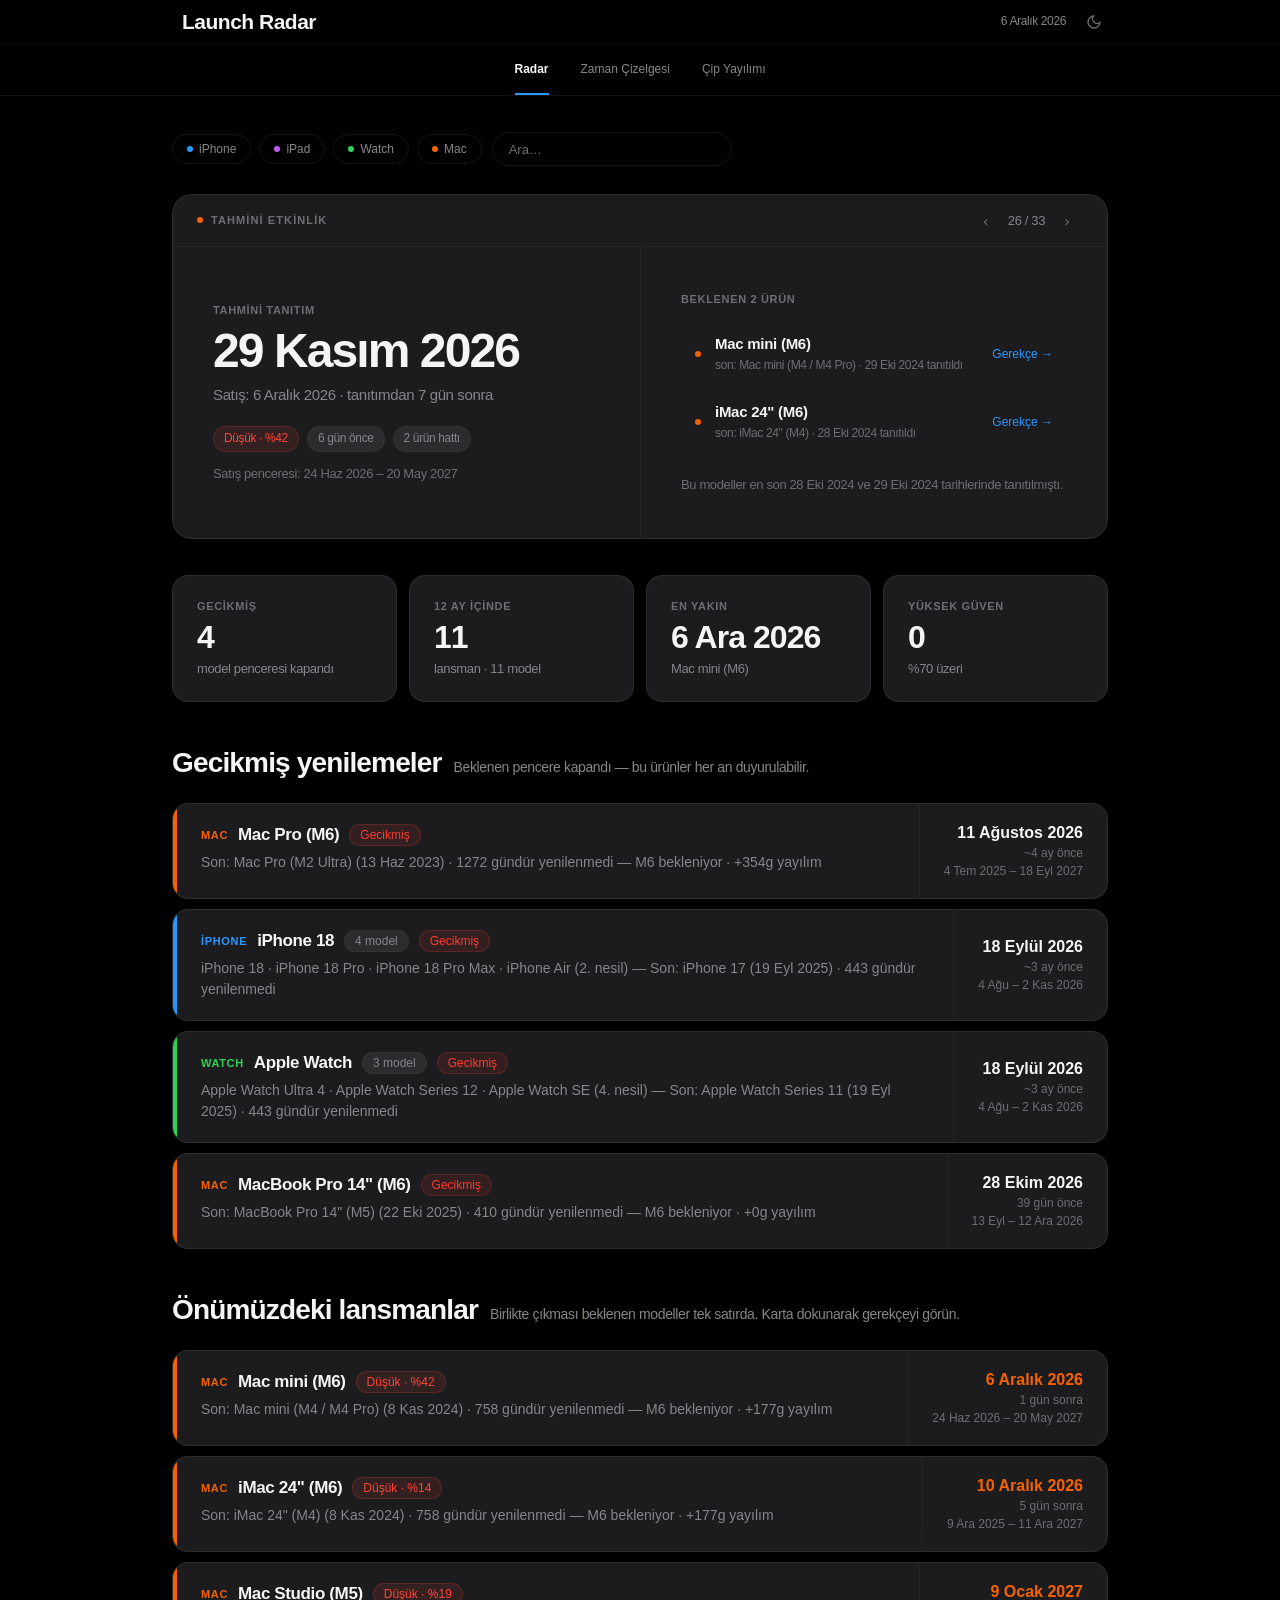
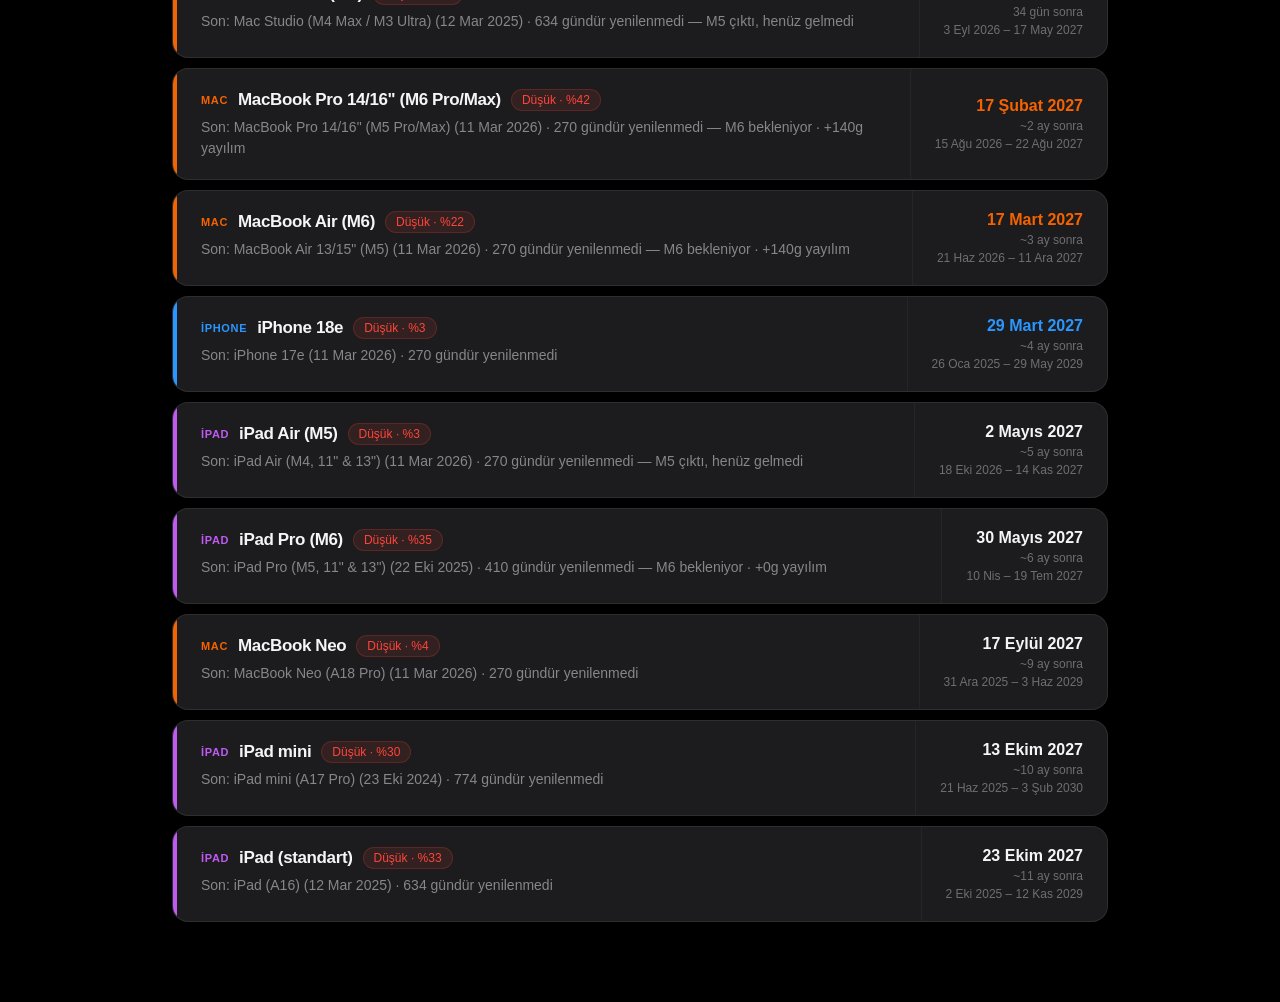
==== commit 921d8bea: "feat: Apple.com tasarım dili yeniden yapılandırması - Model Doğruluğu ve Metodoloji sayfaları kaldır" ====
--- a/index.html
+++ b/index.html
@@ -6,7 +6,7 @@
 <title>Apple Launch Radar — Lansman Kadansı ve Tahminleri</title>
 <meta name="description" content="2020'den bugüne Apple iPhone, iPad, Mac ve Watch lansmanları; geçmiş kadanstan hesaplanan çıkış tahminleri ve çip yayılım analizi.">
 <meta name="color-scheme" content="dark light">
-<link rel="icon" href="data:image/svg+xml,<svg xmlns='http://www.w3.org/2000/svg' viewBox='0 0 100 100'><text y='.9em' font-size='90'></text></svg>">
+<link rel="icon" href="data:image/svg+xml,<svg xmlns='http://www.w3.org/2000/svg' viewBox='0 0 100 100'><text y='.9em' font-size='90'></text></svg>">
 <link rel="stylesheet" href="assets/css/base.css">
 <link rel="stylesheet" href="assets/css/components.css">
 <link rel="stylesheet" href="assets/css/timeline.css">
@@ -17,9 +17,9 @@
   <div class="masthead__global">
     <div class="masthead__global-inner">
       <div class="brand">
-        <span class="apple-logo" aria-hidden="true"></span>
+        <span class="apple-logo" aria-hidden="true"></span>
         <div class="brand__text">
-          <h1>Apple Launch Radar</h1>
+          <h1>Launch Radar</h1>
           <span class="brand__tagline">Lansman Kadansı &amp; Çip Yayılım Tahmini</span>
         </div>
       </div>
@@ -35,11 +35,9 @@
 
   <div class="masthead__subnav">
     <nav class="tabs" role="tablist" id="tabs">
-      <button class="tab" role="tab" data-view="radar"     aria-selected="true"><span class="tab__icon">📡</span> Radar</button>
-      <button class="tab" role="tab" data-view="timeline"  aria-selected="false"><span class="tab__icon">🗓️</span> Zaman Çizelgesi</button>
-      <button class="tab" role="tab" data-view="diffusion" aria-selected="false"><span class="tab__icon">⚡</span> Çip Yayılımı</button>
-      <button class="tab" role="tab" data-view="accuracy"  aria-selected="false"><span class="tab__icon">🎯</span> Model Doğruluğu</button>
-      <button class="tab" role="tab" data-view="method"    aria-selected="false"><span class="tab__icon">📑</span> Metodoloji</button>
+      <button class="tab" role="tab" data-view="radar"     aria-selected="true">Radar</button>
+      <button class="tab" role="tab" data-view="timeline"  aria-selected="false">Zaman Çizelgesi</button>
+      <button class="tab" role="tab" data-view="diffusion" aria-selected="false">Çip Yayılımı</button>
     </nav>
   </div>
 </header>
@@ -49,8 +47,6 @@
   <section class="view" id="view-radar"     role="tabpanel"></section>
   <section class="view" id="view-timeline"  role="tabpanel" hidden></section>
   <section class="view" id="view-diffusion" role="tabpanel" hidden></section>
-  <section class="view" id="view-accuracy"  role="tabpanel" hidden></section>
-  <section class="view" id="view-method"    role="tabpanel" hidden></section>
 </main>
 
 <div class="drawer-scrim" id="drawer-scrim" hidden>
@@ -64,4 +60,3 @@
 </noscript>
 </body>
 </html>
-
--- a/assets/css/base.css
+++ b/assets/css/base.css
@@ -1,45 +1,60 @@
-/* ---------------------------------------------------------- Apple Design System Tokens */
+/* ============================================================
+   Apple Launch Radar — Base Design System
+   Inspired by apple.com's design language
+   ============================================================ */
+
 :root {
   color-scheme: dark;
+
+  /* Core palette — true black, Apple dark mode */
   --bg: #000000;
-  --bg-elev: #161617;
+  --bg-elev: #1c1c1e;
   --surface: #1c1c1e;
   --surface-2: #2c2c2e;
-  --border: rgba(255, 255, 255, 0.12);
-  --border-soft: rgba(255, 255, 255, 0.06);
+  --border: rgba(255, 255, 255, 0.08);
+  --border-soft: rgba(255, 255, 255, 0.04);
   --text: #f5f5f7;
-  --text-dim: #a1a1a6;
+  --text-dim: #86868b;
   --text-faint: #6e6e73;
 
+  /* Category accent colors */
   --iphone: #2997ff;
   --ipad: #bf5af2;
   --mac: #f56300;
   --watch: #30d158;
 
+  /* Confidence / status */
   --high: #30d158;
   --mid: #ffd60a;
   --low: #ff453a;
   --overdue: #ff3b30;
 
-  --radius-lg: 24px;
-  --radius: 18px;
-  --radius-sm: 10px;
-  --radius-pill: 9999px;
-  --shadow: 0 12px 36px rgba(0, 0, 0, 0.55);
-  --shadow-subtle: 0 4px 16px rgba(0, 0, 0, 0.25);
+  /* Radii */
+  --radius-lg: 20px;
+  --radius: 16px;
+  --radius-sm: 12px;
+  --radius-pill: 980px;
+
+  /* Shadows — minimal in dark */
+  --shadow: none;
+  --shadow-subtle: none;
+
+  /* Type stacks */
+  --sans: -apple-system, BlinkMacSystemFont, "SF Pro Display", "SF Pro Text", "Helvetica Neue", Helvetica, Arial, sans-serif;
   --mono: ui-monospace, "SF Mono", SFMono-Regular, Menlo, monospace;
-  --sans: -apple-system, BlinkMacSystemFont, "SF Pro Display", "SF Pro Text", "Helvetica Neue", Helvetica, Arial, sans-serif;
-  --ease-apple: cubic-bezier(0.25, 1, 0.5, 1);
+
+  /* Motion */
+  --ease: cubic-bezier(0.25, 0.46, 0.45, 0.94);
 }
 
 :root[data-theme='light'] {
   color-scheme: light;
-  --bg: #f5f5f7;
+  --bg: #fbfbfd;
   --bg-elev: #ffffff;
   --surface: #ffffff;
-  --surface-2: #e8e8ed;
-  --border: rgba(0, 0, 0, 0.08);
-  --border-soft: rgba(0, 0, 0, 0.04);
+  --surface-2: #f5f5f7;
+  --border: rgba(0, 0, 0, 0.06);
+  --border-soft: rgba(0, 0, 0, 0.03);
   --text: #1d1d1f;
   --text-dim: #515154;
   --text-faint: #86868b;
@@ -49,11 +64,12 @@
   --mac: #e36414;
   --watch: #28a745;
 
-  --shadow: 0 8px 30px rgba(0, 0, 0, 0.08);
-  --shadow-subtle: 0 2px 10px rgba(0, 0, 0, 0.04);
-}
-
-* { box-sizing: border-box; }
+  --shadow: 0 4px 20px rgba(0, 0, 0, 0.06);
+  --shadow-subtle: 0 2px 8px rgba(0, 0, 0, 0.04);
+}
+
+/* ---------------------------------------------------------- Reset */
+*, *::before, *::after { box-sizing: border-box; }
 
 html { -webkit-text-size-adjust: 100%; scroll-behavior: smooth; }
 
@@ -62,9 +78,9 @@
   background: var(--bg);
   color: var(--text);
   font-family: var(--sans);
-  font-size: 15px;
+  font-size: 17px;
   line-height: 1.47059;
-  letter-spacing: -0.016em;
+  letter-spacing: -0.022em;
   -webkit-font-smoothing: antialiased;
   -moz-osx-font-smoothing: grayscale;
 }
@@ -74,161 +90,155 @@
 
 :focus-visible {
   outline: 2px solid var(--iphone);
-  outline-offset: 3px;
-  border-radius: 8px;
-}
-
+  outline-offset: 2px;
+  border-radius: 6px;
+}
+
+/* ---------------------------------------------------------- App Container */
 .app {
-  max-width: 1140px;
+  max-width: 980px;
   margin: 0 auto;
-  padding: 28px 24px 96px;
-}
-
-/* ---------------------------------------------------------- Apple Header Navigation */
+  padding: 36px 22px 80px;
+}
+
+/* ---------------------------------------------------------- Masthead: Apple Global Nav */
 .masthead {
   position: sticky;
   top: 0;
   z-index: 50;
-  background: color-mix(in oklab, var(--bg) 85%, transparent);
+}
+
+/* Top bar — 44px, pure black */
+.masthead__global {
+  height: 44px;
+  background: rgba(0, 0, 0, 0.92);
   backdrop-filter: saturate(180%) blur(20px);
   -webkit-backdrop-filter: saturate(180%) blur(20px);
   border-bottom: 1px solid var(--border-soft);
 }
 
-.masthead__global {
-  border-bottom: 1px solid var(--border-soft);
+:root[data-theme='light'] .masthead__global {
+  background: rgba(251, 251, 253, 0.92);
 }
 
 .masthead__global-inner {
   display: flex;
   align-items: center;
-  gap: 16px;
-  max-width: 1140px;
+  max-width: 980px;
   margin: 0 auto;
-  padding: 12px 24px;
-}
-
+  padding: 0 22px;
+  height: 100%;
+}
+
+/* Brand */
 .brand {
   display: flex;
   align-items: center;
-  gap: 12px;
+  gap: 10px;
 }
 
 .apple-logo {
-  font-size: 22px;
+  font-size: 18px;
   line-height: 1;
-  color: var(--text);
-  font-family: var(--sans);
+  opacity: 0.85;
 }
 
 .brand__text h1 {
-  font-size: 17px;
+  font-size: 21px;
   font-weight: 600;
-  letter-spacing: -0.022em;
-  color: var(--text);
-  line-height: 1.2;
-}
-
-.brand__tagline {
-  font-size: 12px;
-  color: var(--text-faint);
-  display: block;
-  letter-spacing: -0.01em;
-}
+  letter-spacing: -0.024em;
+  color: var(--text);
+  line-height: 1;
+}
+
+.brand__tagline { display: none; }
 
 .masthead__spacer { flex: 1; }
 
 .masthead__actions {
   display: flex;
   align-items: center;
-  gap: 12px;
-}
-
+  gap: 14px;
+}
+
+/* Date — just plain text */
 .today {
   font-size: 12px;
-  font-weight: 500;
   color: var(--text-dim);
   font-variant-numeric: tabular-nums;
-  padding: 5px 13px;
-  border: 1px solid var(--border);
-  border-radius: var(--radius-pill);
-  background: var(--surface);
-  box-shadow: var(--shadow-subtle);
-}
-
+}
+
+/* Theme toggle */
 .icon-btn {
   appearance: none;
   cursor: pointer;
-  background: var(--surface);
-  border: 1px solid var(--border);
-  border-radius: var(--radius-pill);
-  width: 34px;
-  height: 34px;
+  background: transparent;
+  border: 0;
+  border-radius: 50%;
+  width: 28px;
+  height: 28px;
   display: grid;
   place-items: center;
-  color: var(--text-dim);
-  transition: all 0.2s var(--ease-apple);
+  color: var(--text-faint);
+  transition: color 0.3s var(--ease), background 0.3s var(--ease);
 }
 .icon-btn:hover {
   color: var(--text);
-  border-color: var(--text-dim);
-  transform: scale(1.05);
-}
-
-/* Sub-nav tab bar */
+  background: var(--surface-2);
+}
+
+/* Sub-nav tab bar — 52px */
 .masthead__subnav {
-  max-width: 1140px;
-  margin: 0 auto;
-  padding: 0 24px;
+  height: 52px;
+  background: var(--bg);
+  border-bottom: 1px solid var(--border);
+  display: flex;
+  justify-content: center;
+}
+
+:root[data-theme='light'] .masthead__subnav {
+  background: var(--bg);
 }
 
 .tabs {
   display: flex;
-  align-items: center;
-  gap: 6px;
-  overflow-x: auto;
-  padding: 8px 0;
-  scrollbar-width: none;
-}
-.tabs::-webkit-scrollbar { display: none; }
+  align-items: stretch;
+  gap: 32px;
+  height: 100%;
+}
 
 .tab {
   appearance: none;
   background: transparent;
   border: 0;
+  border-bottom: 2px solid transparent;
   cursor: pointer;
   font-family: var(--sans);
-  font-size: 13.5px;
-  font-weight: 500;
-  color: var(--text-dim);
-  padding: 7px 16px;
-  border-radius: var(--radius-pill);
+  font-size: 12px;
+  font-weight: 400;
+  color: var(--text-dim);
+  padding: 0;
+  display: flex;
+  align-items: center;
   white-space: nowrap;
-  transition: all 0.2s var(--ease-apple);
-  display: inline-flex;
-  align-items: center;
-  gap: 6px;
-}
-.tab__icon { font-size: 14px; opacity: 0.85; }
+  transition: color 0.3s var(--ease), border-color 0.3s var(--ease);
+}
 .tab:hover {
   color: var(--text);
-  background: var(--surface);
 }
 .tab[aria-selected='true'] {
   color: var(--text);
-  background: var(--surface-2);
   font-weight: 600;
-  box-shadow: var(--shadow-subtle);
+  border-bottom-color: var(--iphone);
 }
 
 /* ---------------------------------------------------------- Filters & Search */
 .filters {
   display: flex;
   flex-wrap: wrap;
-  gap: 12px;
+  gap: 10px;
   align-items: center;
   margin-bottom: 28px;
-  padding: 4px 0;
 }
 .filters[hidden] { display: none; }
 
@@ -242,55 +252,53 @@
   appearance: none;
   cursor: pointer;
   font-family: var(--sans);
-  font-size: 13px;
+  font-size: 12px;
   font-weight: 500;
-  padding: 6px 14px;
+  height: 30px;
+  padding: 0 14px;
   border-radius: var(--radius-pill);
   border: 1px solid var(--border);
-  background: var(--surface);
+  background: transparent;
   color: var(--text-dim);
   display: inline-flex;
   align-items: center;
-  gap: 7px;
-  transition: all 0.2s var(--ease-apple);
+  gap: 6px;
+  transition: all 0.3s var(--ease);
 }
 .chip:hover {
   color: var(--text);
-  border-color: var(--text-dim);
+  border-color: var(--text-faint);
 }
 .chip[aria-pressed='true'] {
-  background: var(--surface-2);
-  color: var(--text);
-  border-color: var(--accent, var(--text));
-  font-weight: 600;
-  box-shadow: 0 0 12px color-mix(in oklab, var(--accent, var(--text)) 25%, transparent);
+  background: color-mix(in oklab, var(--accent, var(--text-faint)) 12%, transparent);
+  color: var(--accent, var(--text));
+  border-color: color-mix(in oklab, var(--accent, var(--text-faint)) 40%, transparent);
 }
 .chip__dot {
-  width: 8px;
-  height: 8px;
+  width: 6px;
+  height: 6px;
   border-radius: 50%;
   background: var(--accent, var(--text-faint));
-  box-shadow: 0 0 6px var(--accent, var(--text-faint));
-}
-.chip--sm { font-size: 12px; padding: 4px 10px; }
+}
+.chip--sm { font-size: 11px; padding: 0 10px; height: 26px; }
 
 .search {
   flex: 1;
-  min-width: 180px;
-  max-width: 280px;
+  min-width: 140px;
+  max-width: 240px;
   font-family: var(--sans);
-  font-size: 13.5px;
-  padding: 7px 14px 7px 34px;
+  font-size: 13px;
+  height: 34px;
+  padding: 0 16px;
   border: 1px solid var(--border);
   border-radius: var(--radius-pill);
-  background: var(--surface) url("data:image/svg+xml,%3Csvg xmlns='http://www.w3.org/2000/svg' width='14' height='14' viewBox='0 0 24 24' fill='none' stroke='%23a1a1a6' stroke-width='2' stroke-linecap='round' stroke-linejoin='round'%3E%3Ccircle cx='11' cy='11' r='8'%3E%3C/circle%3E%3Cline x1='21' y1='21' x2='16.65' y2='16.65'%3E%3C/line%3E%3C/svg%3E") no-repeat 12px center;
-  color: var(--text);
-  transition: all 0.2s var(--ease-apple);
+  background: transparent;
+  color: var(--text);
+  transition: border-color 0.3s var(--ease);
 }
 .search:focus {
   outline: none;
   border-color: var(--iphone);
-  box-shadow: 0 0 0 3px color-mix(in oklab, var(--iphone) 20%, transparent);
 }
 .search::placeholder { color: var(--text-faint); }
 
@@ -300,7 +308,6 @@
   border: 1px solid var(--border);
   border-radius: var(--radius);
   box-shadow: var(--shadow-subtle);
-  transition: all 0.25s var(--ease-apple);
 }
 
 .section-head {
@@ -308,52 +315,51 @@
   align-items: baseline;
   gap: 12px;
   flex-wrap: wrap;
-  margin-bottom: 16px;
-  margin-top: 36px;
+  margin-bottom: 20px;
+  margin-top: 40px;
 }
 .section-head:first-child { margin-top: 0; }
 .section-head h2 {
-  font-size: 21px;
-  font-weight: 600;
-  letter-spacing: -0.022em;
+  font-size: 28px;
+  font-weight: 700;
+  letter-spacing: -0.03em;
   color: var(--text);
 }
 .section-head p {
-  font-size: 13.5px;
+  font-size: 14px;
   color: var(--text-dim);
 }
 
 .badge {
   display: inline-flex;
   align-items: center;
-  gap: 6px;
-  font-size: 11.5px;
-  font-weight: 600;
+  gap: 5px;
+  font-size: 12px;
+  font-weight: 500;
   padding: 3px 10px;
   border-radius: var(--radius-pill);
   border: 1px solid transparent;
   white-space: nowrap;
-  letter-spacing: -0.01em;
 }
 .badge--high {
   color: var(--high);
-  background: color-mix(in oklab, var(--high) 12%, transparent);
-  border-color: color-mix(in oklab, var(--high) 25%, transparent);
+  background: color-mix(in oklab, var(--high) 10%, transparent);
+  border-color: color-mix(in oklab, var(--high) 20%, transparent);
 }
 .badge--mid {
   color: var(--mid);
-  background: color-mix(in oklab, var(--mid) 12%, transparent);
-  border-color: color-mix(in oklab, var(--mid) 25%, transparent);
+  background: color-mix(in oklab, var(--mid) 10%, transparent);
+  border-color: color-mix(in oklab, var(--mid) 20%, transparent);
 }
 .badge--low {
   color: var(--low);
-  background: color-mix(in oklab, var(--low) 12%, transparent);
-  border-color: color-mix(in oklab, var(--low) 25%, transparent);
+  background: color-mix(in oklab, var(--low) 10%, transparent);
+  border-color: color-mix(in oklab, var(--low) 20%, transparent);
 }
 .badge--overdue {
   color: var(--overdue);
-  background: color-mix(in oklab, var(--overdue) 14%, transparent);
-  border-color: color-mix(in oklab, var(--overdue) 30%, transparent);
+  background: color-mix(in oklab, var(--overdue) 10%, transparent);
+  border-color: color-mix(in oklab, var(--overdue) 20%, transparent);
 }
 .badge--quiet {
   color: var(--text-dim);
@@ -368,11 +374,10 @@
   padding: 48px 24px;
   text-align: center;
   color: var(--text-faint);
-  font-size: 14.5px;
+  font-size: 15px;
   border-radius: var(--radius);
   background: var(--surface);
   border: 1px dashed var(--border);
 }
 
 .view[hidden] { display: none; }
-
--- a/assets/css/components.css
+++ b/assets/css/components.css
@@ -1,85 +1,85 @@
-/* ---------------------------------------------------------- Hero: Keynote Lansman Tahmini */
+/* ============================================================
+   Apple Launch Radar — Components
+   Premium Apple-style components
+   ============================================================ */
+
+/* ---------------------------------------------------------- Hero: Keynote Lansman */
 .hero {
-  margin-bottom: 28px;
+  margin-bottom: 36px;
   overflow: hidden;
   border-radius: var(--radius-lg);
   border: 1px solid var(--border);
   background: var(--surface);
-  box-shadow: var(--shadow);
+  display: flex;
+  flex-direction: column;
   position: relative;
-  transition: border-color 0.3s var(--ease-apple);
-}
-
-.hero__grid {
-  display: grid;
-  grid-template-columns: minmax(0, 0.9fr) minmax(0, 1.1fr);
-}
-
-.hero__when {
-  padding: 28px 32px;
-  background: linear-gradient(145deg, color-mix(in oklab, var(--accent) 12%, var(--surface)), var(--surface) 80%);
-  display: flex;
-  flex-direction: column;
-  justify-content: center;
-  position: relative;
-}
-.hero__when::before {
-  content: '';
-  position: absolute;
-  top: 0;
-  left: 0;
-  width: 4px;
-  height: 100%;
-  background: var(--accent);
-}
-
-.hero--past {
-  border-left-color: var(--text-faint);
-}
-.hero--past .hero__when {
-  background: var(--surface);
-}
-.hero--past .hero__when::before {
-  background: var(--text-faint);
-}
-
-.hero__eyebrow {
+}
+
+/* Fixed top control bar — position never shifts */
+.hero__topbar {
+  display: flex;
+  align-items: center;
+  justify-content: space-between;
+  height: 52px;
+  min-height: 52px;
+  padding: 0 24px;
+  border-bottom: 1px solid var(--border-soft);
+}
+
+.hero__badge {
+  display: inline-flex;
+  align-items: center;
+  gap: 8px;
+  font-size: 11px;
+  font-weight: 600;
+  letter-spacing: 0.1em;
+  text-transform: uppercase;
+  color: var(--text-faint);
+}
+
+.hero__badge-dot {
+  width: 6px;
+  height: 6px;
+  border-radius: 50%;
+  background: var(--accent, var(--iphone));
+  animation: hero-pulse 2.5s ease-in-out infinite;
+}
+@keyframes hero-pulse {
+  0%, 100% { opacity: 0.5; transform: scale(0.9); }
+  50% { opacity: 1; transform: scale(1.15); }
+}
+
+.hero__controls {
   display: flex;
   align-items: center;
   gap: 12px;
-  justify-content: space-between;
-  margin-bottom: 8px;
 }
 
 .hero__steps {
   display: inline-flex;
   align-items: center;
-  gap: 4px;
-  background: var(--surface-2);
-  padding: 3px 6px;
-  border-radius: var(--radius-pill);
-  border: 1px solid var(--border-soft);
+  gap: 2px;
 }
 
 .hero__nav {
   appearance: none;
   cursor: pointer;
   font-family: var(--sans);
-  font-size: 14px;
+  font-size: 15px;
   line-height: 1;
-  width: 24px;
-  height: 24px;
+  width: 32px;
+  height: 32px;
   display: grid;
   place-items: center;
   border: 0;
   border-radius: 50%;
   background: transparent;
-  color: var(--text-dim);
-  transition: all 0.15s var(--ease-apple);
+  color: var(--text-faint);
+  transition: all 0.2s var(--ease);
 }
 .hero__nav:hover:not(:disabled) {
   color: var(--text);
-  background: var(--surface);
+  background: var(--surface-2);
 }
 .hero__nav:disabled {
   opacity: 0.25;
@@ -87,7 +87,7 @@
 }
 
 .hero__count {
-  font-size: 11.5px;
+  font-size: 13px;
   font-weight: 500;
   color: var(--text-dim);
   font-variant-numeric: tabular-nums;
@@ -100,54 +100,67 @@
   background: none;
   cursor: pointer;
   font-family: var(--sans);
-  font-size: 12.5px;
+  font-size: 13px;
+  font-weight: 400;
   color: var(--iphone);
   padding: 0;
-  margin-top: 14px;
-  text-align: left;
-  display: inline-flex;
-  align-items: center;
-  gap: 4px;
-  transition: color 0.15s;
+  transition: opacity 0.2s;
 }
 .hero__reset:hover {
   text-decoration: underline;
 }
 
+/* Hero two-column grid */
+.hero__grid {
+  display: grid;
+  grid-template-columns: 1fr 1fr;
+  flex: 1;
+}
+
+.hero__when {
+  padding: 44px 40px;
+  display: flex;
+  flex-direction: column;
+  justify-content: center;
+}
+
+.hero--past .hero__when {
+  /* Same as future — flat, clean */
+}
+
 .hero__date {
-  font-size: 34px;
+  font-size: 48px;
   font-weight: 700;
-  letter-spacing: -0.03em;
-  margin-top: 4px;
-  line-height: 1.1;
-  color: var(--text);
+  letter-spacing: -0.04em;
+  line-height: 1.05;
+  color: var(--text);
+  margin-top: 8px;
 }
 
 .hero__sale {
-  font-size: 13.5px;
+  font-size: 15px;
   color: var(--text-dim);
   margin-top: 8px;
-  font-weight: 450;
+  font-weight: 400;
 }
 
 .hero__row {
   display: flex;
   gap: 8px;
   flex-wrap: wrap;
-  margin-top: 16px;
+  margin-top: 20px;
   align-items: center;
 }
 
 .hero__window {
-  font-size: 12px;
+  font-size: 13px;
   color: var(--text-faint);
   margin-top: 12px;
   font-variant-numeric: tabular-nums;
-  letter-spacing: -0.01em;
 }
 
 .hero__products {
-  padding: 28px 32px;
+  padding: 44px 40px;
   border-left: 1px solid var(--border-soft);
   min-width: 0;
   display: flex;
@@ -158,7 +171,7 @@
 .hero__list {
   display: flex;
   flex-direction: column;
-  margin-top: 12px;
+  margin-top: 14px;
   gap: 2px;
 }
 
@@ -166,21 +179,20 @@
   display: grid;
   grid-template-columns: auto minmax(0, 1fr) auto;
   align-items: center;
-  gap: 12px;
-  padding: 10px 12px;
+  gap: 14px;
+  padding: 12px 14px;
   border-radius: var(--radius-sm);
-  transition: background 0.15s var(--ease-apple);
+  transition: background 0.2s var(--ease);
 }
 .hero__prod:hover {
   background: var(--surface-2);
 }
 
 .hero__prod-dot {
-  width: 8px;
-  height: 8px;
+  width: 6px;
+  height: 6px;
   border-radius: 50%;
-  background: var(--accent);
-  box-shadow: 0 0 8px var(--accent);
+  background: var(--accent, var(--text-faint));
 }
 
 .hero__prod-main {
@@ -191,9 +203,9 @@
 }
 
 .hero__prod-name {
-  font-size: 14.5px;
-  font-weight: 600;
-  letter-spacing: -0.015em;
+  font-size: 15px;
+  font-weight: 600;
+  letter-spacing: -0.018em;
   color: var(--text);
 }
 
@@ -205,57 +217,49 @@
 
 .hero__prod-link {
   appearance: none;
-  border: 1px solid var(--border-soft);
-  background: var(--surface-2);
+  border: 0;
+  background: transparent;
   cursor: pointer;
   font-family: var(--sans);
   font-size: 12px;
-  font-weight: 500;
-  color: var(--text-dim);
+  font-weight: 400;
+  color: var(--iphone);
   white-space: nowrap;
-  padding: 4px 10px;
-  border-radius: var(--radius-pill);
-  transition: all 0.15s var(--ease-apple);
+  padding: 0;
+  transition: opacity 0.2s;
 }
 .hero__prod-link:hover {
-  color: var(--text);
-  border-color: var(--accent);
-  background: color-mix(in oklab, var(--accent) 15%, var(--surface-2));
+  text-decoration: underline;
 }
 
 .hero__note {
-  font-size: 12.5px;
-  color: var(--text-faint);
-  margin-top: 16px;
-  line-height: 1.45;
+  font-size: 13px;
+  color: var(--text-faint);
+  margin-top: 20px;
+  line-height: 1.5;
 }
 
 @media (max-width: 768px) {
   .hero__grid { grid-template-columns: 1fr; }
-  .hero__products { border-left: 0; border-top: 1px solid var(--border-soft); padding: 20px 24px; }
-  .hero__when { padding: 24px; }
-  .hero__date { font-size: 26px; }
-}
-
-/* ---------------------------------------------------------- Radar Stats & Cards */
+  .hero__products { border-left: 0; border-top: 1px solid var(--border-soft); padding: 28px 24px; }
+  .hero__when { padding: 28px 24px; }
+  .hero__date { font-size: 32px; }
+  .hero__topbar { padding: 0 16px; }
+}
+
+/* ---------------------------------------------------------- Radar Stats */
 .radar-lede {
   display: grid;
-  grid-template-columns: repeat(auto-fit, minmax(160px, 1fr));
+  grid-template-columns: repeat(auto-fit, minmax(180px, 1fr));
   gap: 12px;
-  margin-bottom: 28px;
+  margin-bottom: 36px;
 }
 
 .stat {
-  padding: 16px 20px;
+  padding: 22px 24px;
   border-radius: var(--radius);
   background: var(--surface);
   border: 1px solid var(--border);
-  box-shadow: var(--shadow-subtle);
-  transition: transform 0.2s var(--ease-apple), border-color 0.2s;
-}
-.stat:hover {
-  border-color: var(--border);
-  transform: translateY(-2px);
 }
 
 .stat__k {
@@ -267,20 +271,22 @@
 }
 
 .stat__v {
-  font-size: 26px;
+  font-size: 32px;
   font-weight: 700;
   letter-spacing: -0.03em;
+  margin-top: 6px;
+  font-variant-numeric: tabular-nums;
+  color: var(--text);
+  line-height: 1.1;
+}
+
+.stat__s {
+  font-size: 13px;
+  color: var(--text-dim);
   margin-top: 4px;
-  font-variant-numeric: tabular-nums;
-  color: var(--text);
-}
-
-.stat__s {
-  font-size: 12px;
-  color: var(--text-dim);
-  margin-top: 2px;
-}
-
+}
+
+/* ---------------------------------------------------------- Radar Cards */
 .radar-list {
   display: flex;
   flex-direction: column;
@@ -289,7 +295,7 @@
 
 .rcard {
   display: grid;
-  grid-template-columns: 5px minmax(0, 1fr) auto;
+  grid-template-columns: 4px minmax(0, 1fr) auto;
   align-items: stretch;
   overflow: hidden;
   text-align: left;
@@ -302,24 +308,22 @@
   border-radius: var(--radius);
   background: var(--surface);
   border: 1px solid var(--border);
-  box-shadow: var(--shadow-subtle);
-  transition: all 0.2s var(--ease-apple);
+  transition: border-color 0.3s var(--ease), transform 0.3s var(--ease);
 }
 .rcard:hover {
-  border-color: color-mix(in oklab, var(--accent) 50%, var(--border));
-  box-shadow: 0 8px 24px rgba(0, 0, 0, 0.35);
+  border-color: color-mix(in oklab, var(--accent, var(--text-faint)) 35%, var(--border));
   transform: translateY(-1px);
 }
 .rcard:active {
-  transform: scale(0.995);
+  transform: scale(0.998);
 }
 
 .rcard__rail {
-  background: var(--accent);
+  background: var(--accent, var(--text-faint));
 }
 
 .rcard__body {
-  padding: 16px 20px;
+  padding: 20px 24px;
   min-width: 0;
 }
 
@@ -331,41 +335,40 @@
 }
 
 .rcard__name {
-  font-size: 16px;
-  font-weight: 600;
-  letter-spacing: -0.015em;
+  font-size: 17px;
+  font-weight: 600;
+  letter-spacing: -0.022em;
   color: var(--text);
 }
 
 .rcard__cat {
   font-size: 11px;
-  font-weight: 700;
-  color: var(--accent);
+  font-weight: 600;
+  color: var(--accent, var(--text-dim));
   text-transform: uppercase;
   letter-spacing: 0.06em;
 }
 
 .rcard__meta {
   display: block;
-  font-size: 13px;
+  font-size: 14px;
   color: var(--text-dim);
   margin-top: 6px;
-  line-height: 1.4;
+  line-height: 1.5;
 }
 
 .rcard__side {
-  padding: 16px 20px;
+  padding: 20px 24px;
   text-align: right;
   border-left: 1px solid var(--border-soft);
   display: flex;
   flex-direction: column;
   justify-content: center;
   gap: 4px;
-  background: color-mix(in oklab, var(--surface-2) 40%, transparent);
 }
 
 .rcard__when {
-  font-size: 15px;
+  font-size: 16px;
   font-weight: 600;
   white-space: nowrap;
   font-variant-numeric: tabular-nums;
@@ -379,33 +382,32 @@
 }
 
 .rcard--soon .rcard__when {
-  color: var(--accent);
-}
-
-/* ---------------------------------------------------------- Detay Paneli (Apple Sheet Drawer) */
+  color: var(--accent, var(--iphone));
+}
+
+/* ---------------------------------------------------------- Drawer (Apple Sheet) */
 .drawer-scrim {
   position: fixed;
   inset: 0;
-  z-index: 80;
-  background: rgba(0, 0, 0, 0.65);
+  z-index: 90;
+  background: rgba(0, 0, 0, 0.55);
   backdrop-filter: blur(8px);
   -webkit-backdrop-filter: blur(8px);
   display: flex;
   justify-content: flex-end;
-  animation: fade-in 0.2s var(--ease-apple);
+  animation: fade-in 0.2s var(--ease);
 }
 @keyframes fade-in { from { opacity: 0; } }
 
 .drawer-scrim[hidden] { display: none; }
 
 .drawer {
-  width: min(580px, 100%);
+  width: min(520px, 100%);
   height: 100%;
   overflow-y: auto;
   background: var(--bg-elev);
   border-left: 1px solid var(--border);
-  padding: 28px 28px 64px;
-  box-shadow: -10px 0 40px rgba(0, 0, 0, 0.5);
+  padding: 36px 32px 64px;
   animation: slide-in 0.3s cubic-bezier(0.16, 1, 0.3, 1);
 }
 @keyframes slide-in { from { transform: translateX(100%); } }
@@ -414,44 +416,43 @@
 .drawer__head {
   display: flex;
   align-items: flex-start;
-  gap: 14px;
+  gap: 16px;
   margin-bottom: 6px;
 }
 
 .drawer__head h3 {
-  font-size: 22px;
+  font-size: 24px;
   font-weight: 700;
-  letter-spacing: -0.025em;
+  letter-spacing: -0.028em;
   flex: 1;
   color: var(--text);
 }
 
 .drawer__sub {
-  font-size: 13.5px;
-  color: var(--text-dim);
-  margin-bottom: 24px;
+  font-size: 14px;
+  color: var(--text-dim);
+  margin-bottom: 28px;
 }
 
 .verdict {
-  padding: 20px 22px;
-  border-radius: var(--radius);
+  padding: 24px;
+  border-radius: 14px;
   background: var(--surface);
   border: 1px solid var(--border);
-  border-left: 4px solid var(--accent);
-  margin-bottom: 24px;
-  box-shadow: var(--shadow-subtle);
+  border-left: 3px solid var(--accent, var(--iphone));
+  margin-bottom: 28px;
 }
 
 .verdict__date {
-  font-size: 26px;
+  font-size: 32px;
   font-weight: 700;
-  letter-spacing: -0.03em;
+  letter-spacing: -0.035em;
   font-variant-numeric: tabular-nums;
   color: var(--text);
 }
 
 .verdict__range {
-  font-size: 13.5px;
+  font-size: 14px;
   color: var(--text-dim);
   margin-top: 4px;
   font-variant-numeric: tabular-nums;
@@ -461,19 +462,19 @@
   display: flex;
   align-items: center;
   gap: 8px;
-  margin-top: 14px;
+  margin-top: 16px;
   flex-wrap: wrap;
 }
 
-.dsec { margin-bottom: 26px; }
+.dsec { margin-bottom: 28px; }
 
 .dsec > h4 {
-  font-size: 11.5px;
+  font-size: 11px;
   text-transform: uppercase;
   letter-spacing: 0.06em;
   color: var(--text-faint);
-  font-weight: 700;
-  margin-bottom: 12px;
+  font-weight: 600;
+  margin-bottom: 14px;
 }
 
 .reasons {
@@ -481,13 +482,13 @@
   padding: 0;
   display: flex;
   flex-direction: column;
-  gap: 10px;
+  gap: 11px;
 }
 
 .reasons li {
   font-size: 14px;
   color: var(--text-dim);
-  line-height: 1.5;
+  line-height: 1.55;
   padding-left: 18px;
   position: relative;
 }
@@ -497,24 +498,25 @@
   position: absolute;
   left: 0;
   top: 9px;
-  width: 6px;
-  height: 6px;
+  width: 5px;
+  height: 5px;
   border-radius: 50%;
-  background: var(--accent);
-}
-
+  background: var(--accent, var(--text-faint));
+}
+
+/* Gap bars */
 .gapbars {
   display: flex;
   flex-direction: column;
-  gap: 8px;
+  gap: 9px;
 }
 
 .gapbar {
   display: grid;
-  grid-template-columns: 96px 1fr 52px;
-  align-items: center;
-  gap: 12px;
-  font-size: 12.5px;
+  grid-template-columns: 100px 1fr 54px;
+  align-items: center;
+  gap: 14px;
+  font-size: 13px;
 }
 
 .gapbar__l {
@@ -524,7 +526,7 @@
 
 .gapbar__t {
   display: block;
-  height: 8px;
+  height: 6px;
   border-radius: var(--radius-pill);
   background: var(--surface-2);
   overflow: hidden;
@@ -534,8 +536,8 @@
   display: block;
   height: 100%;
   border-radius: var(--radius-pill);
-  background: var(--accent);
-  opacity: 0.85;
+  background: var(--accent, var(--text-faint));
+  opacity: 0.7;
 }
 
 .gapbar__v {
@@ -545,6 +547,7 @@
   font-weight: 500;
 }
 
+/* History rows */
 .histlist {
   display: flex;
   flex-direction: column;
@@ -554,11 +557,11 @@
 .histrow {
   display: grid;
   grid-template-columns: 1fr auto;
-  gap: 14px;
+  gap: 16px;
   align-items: baseline;
-  padding: 10px 0;
+  padding: 12px 0;
   border-bottom: 1px solid var(--border-soft);
-  font-size: 13.5px;
+  font-size: 14px;
 }
 .histrow:last-child { border-bottom: 0; }
 .histrow__n { min-width: 0; font-weight: 500; }
@@ -571,18 +574,17 @@
   border: 1px solid var(--border);
   border-radius: var(--radius);
   background: var(--surface);
-  box-shadow: var(--shadow-subtle);
 }
 
 table.matrix {
   border-collapse: collapse;
   width: 100%;
-  min-width: 760px;
+  min-width: 780px;
   font-size: 13.5px;
 }
 
 .matrix th, .matrix td {
-  padding: 11px 14px;
+  padding: 12px 16px;
   text-align: left;
   border-bottom: 1px solid var(--border-soft);
 }
@@ -592,11 +594,11 @@
   top: 0;
   background: var(--surface-2);
   z-index: 2;
-  font-size: 11.5px;
+  font-size: 11px;
   text-transform: uppercase;
   letter-spacing: 0.06em;
   color: var(--text-faint);
-  font-weight: 700;
+  font-weight: 600;
   white-space: nowrap;
 }
 
@@ -612,7 +614,7 @@
 }
 
 .matrix tbody tr:hover td {
-  background: color-mix(in oklab, var(--surface-2) 60%, transparent);
+  background: color-mix(in oklab, var(--surface-2) 50%, transparent);
 }
 
 .cell { display: flex; flex-direction: column; gap: 2px; }
@@ -626,15 +628,15 @@
 /* ---------------------------------------------------------- Accuracy View */
 .acc-grid {
   display: grid;
-  grid-template-columns: repeat(auto-fit, minmax(150px, 1fr));
+  grid-template-columns: repeat(auto-fit, minmax(160px, 1fr));
   gap: 12px;
-  margin-bottom: 24px;
+  margin-bottom: 28px;
 }
 
 table.plain {
   border-collapse: collapse;
   width: 100%;
-  font-size: 13.5px;
+  font-size: 14px;
   border-radius: var(--radius);
   overflow: hidden;
   border: 1px solid var(--border);
@@ -642,17 +644,17 @@
 }
 
 .plain th, .plain td {
-  padding: 11px 16px;
+  padding: 12px 18px;
   text-align: left;
   border-bottom: 1px solid var(--border-soft);
 }
 
 .plain th {
-  font-size: 11.5px;
+  font-size: 11px;
   text-transform: uppercase;
   letter-spacing: 0.06em;
   color: var(--text-faint);
-  font-weight: 700;
+  font-weight: 600;
   background: var(--surface-2);
 }
 
@@ -660,7 +662,7 @@
   text-align: right;
   font-variant-numeric: tabular-nums;
   font-family: var(--mono);
-  font-size: 13px;
+  font-size: 13.5px;
 }
 
 .err-good { color: var(--high); font-weight: 600; }
@@ -668,17 +670,17 @@
 .err-bad { color: var(--low); font-weight: 600; }
 
 /* ---------------------------------------------------------- Prose Content */
-.prose { max-width: 76ch; line-height: 1.6; }
-.prose h3 { font-size: 17px; font-weight: 650; margin: 28px 0 10px; letter-spacing: -0.015em; color: var(--text); }
+.prose { max-width: 76ch; line-height: 1.65; }
+.prose h3 { font-size: 18px; font-weight: 600; margin: 32px 0 12px; letter-spacing: -0.02em; color: var(--text); }
 .prose h3:first-child { margin-top: 0; }
-.prose p { font-size: 14.5px; color: var(--text-dim); margin-bottom: 14px; }
-.prose ul { font-size: 14.5px; color: var(--text-dim); padding-left: 22px; margin: 0 0 14px; }
+.prose p { font-size: 15px; color: var(--text-dim); margin-bottom: 16px; }
+.prose ul { font-size: 15px; color: var(--text-dim); padding-left: 24px; margin: 0 0 16px; }
 .prose li { margin-bottom: 8px; }
 .prose code {
   font-family: var(--mono);
   font-size: 13px;
   background: var(--surface-2);
-  padding: 2px 6px;
+  padding: 2px 7px;
   border-radius: 6px;
   color: var(--text);
 }
@@ -689,15 +691,16 @@
   background: var(--surface);
   border: 1px solid var(--border);
   border-radius: var(--radius-sm);
-  padding: 14px 16px;
-  margin: 8px 0 18px;
+  padding: 16px 18px;
+  margin: 10px 0 20px;
   overflow-x: auto;
   color: var(--text-dim);
   white-space: pre;
 }
 
+/* ---------------------------------------------------------- Mobile */
 @media (max-width: 640px) {
-  .app { padding: 18px 16px 80px; }
+  .app { padding: 24px 16px 80px; }
   .rcard { grid-template-columns: 4px minmax(0, 1fr); }
   .rcard__side {
     border-left: 0;
@@ -706,9 +709,9 @@
     text-align: left;
     flex-direction: row;
     align-items: baseline;
-    gap: 12px;
+    gap: 14px;
+    padding: 14px 24px;
   }
-  .drawer { padding: 20px 18px 60px; }
-  .verdict__date { font-size: 22px; }
-}
-
+  .drawer { padding: 24px 20px 60px; }
+  .verdict__date { font-size: 24px; }
+}
--- a/assets/css/timeline.css
+++ b/assets/css/timeline.css
@@ -1,3 +1,7 @@
+/* ============================================================
+   Timeline — Apple-style Gantt chart
+   ============================================================ */
+
 .tl-toolbar {
   display: flex;
   align-items: center;
@@ -10,7 +14,7 @@
   display: flex;
   gap: 16px;
   flex-wrap: wrap;
-  font-size: 12.5px;
+  font-size: 12px;
   color: var(--text-dim);
   margin-left: auto;
 }
@@ -19,12 +23,12 @@
   display: inline-flex;
   align-items: center;
   gap: 7px;
-  font-weight: 450;
+  font-weight: 400;
 }
 
 .tl-legend i {
   width: 16px;
-  height: 9px;
+  height: 8px;
   border-radius: var(--radius-pill);
   background: var(--text-faint);
   display: inline-block;
@@ -35,7 +39,7 @@
 }
 .tl-legend i.is-band {
   background: linear-gradient(90deg, transparent, var(--text-faint), transparent);
-  opacity: 0.6;
+  opacity: 0.5;
 }
 
 .tl {
@@ -45,18 +49,17 @@
   border: 1px solid var(--border);
   border-radius: var(--radius);
   background: var(--surface);
-  box-shadow: var(--shadow-subtle);
   scrollbar-width: thin;
 }
 .tl__inner { position: relative; }
 
-/* Zaman Ekseni (Apple Sticky Glass Bar) */
+/* Time Axis */
 .tl__axis {
   position: sticky;
   top: 0;
   z-index: 5;
   height: 44px;
-  background: color-mix(in oklab, var(--surface) 88%, transparent);
+  background: color-mix(in oklab, var(--surface) 90%, transparent);
   backdrop-filter: saturate(180%) blur(16px);
   -webkit-backdrop-filter: saturate(180%) blur(16px);
   border-bottom: 1px solid var(--border);
@@ -68,7 +71,7 @@
   height: 100%;
   border-left: 1px solid var(--border);
   padding: 8px 0 0 10px;
-  font-size: 12.5px;
+  font-size: 12px;
   font-weight: 600;
   color: var(--text);
   font-variant-numeric: tabular-nums;
@@ -78,7 +81,7 @@
 .tl__q {
   position: absolute;
   top: 24px;
-  font-size: 10.5px;
+  font-size: 10px;
   color: var(--text-faint);
   padding-left: 6px;
   border-left: 1px solid var(--border-soft);
@@ -86,7 +89,7 @@
   pointer-events: none;
 }
 
-/* Satırlar & Izgara */
+/* Rows & Grid */
 .tl__rows { position: relative; }
 .tl__grid { position: absolute; inset: 0; pointer-events: none; z-index: 0; }
 .tl__gridline { position: absolute; top: 0; bottom: 0; width: 1px; background: var(--border-soft); }
@@ -96,10 +99,10 @@
   position: relative;
   height: 48px;
   border-bottom: 1px solid var(--border-soft);
-  transition: background 0.15s var(--ease-apple);
+  transition: background 0.2s var(--ease);
 }
 .tl__row:last-child { border-bottom: 0; }
-.tl__row:hover { background: color-mix(in oklab, var(--surface-2) 50%, transparent); }
+.tl__row:hover { background: color-mix(in oklab, var(--surface-2) 40%, transparent); }
 
 .tl__label {
   position: sticky;
@@ -121,15 +124,15 @@
   color: var(--text);
 }
 .tl__label i {
-  width: 4px;
-  height: 18px;
-  border-radius: var(--radius-pill);
-  background: var(--accent);
+  width: 3px;
+  height: 16px;
+  border-radius: var(--radius-pill);
+  background: var(--accent, var(--text-faint));
   flex: none;
 }
 .tl__label span { overflow: hidden; text-overflow: ellipsis; }
 
-/* Bugün Çizgisi */
+/* Today Line */
 .tl__now {
   position: absolute;
   top: 0;
@@ -138,7 +141,6 @@
   background: var(--overdue);
   z-index: 4;
   pointer-events: none;
-  box-shadow: 0 0 8px var(--overdue);
 }
 .tl__now::after {
   content: 'bugün';
@@ -146,15 +148,15 @@
   top: 5px;
   left: 6px;
   font-size: 10px;
-  font-weight: 700;
+  font-weight: 600;
   color: var(--overdue);
   background: var(--surface);
   padding: 1px 6px;
   border-radius: var(--radius-pill);
-  border: 1px solid color-mix(in oklab, var(--overdue) 40%, transparent);
-}
-
-/* Sürüm Kapsülleri */
+  border: 1px solid color-mix(in oklab, var(--overdue) 30%, transparent);
+}
+
+/* Release Capsules */
 .tl__pip {
   position: absolute;
   top: 50%;
@@ -164,28 +166,27 @@
   border: 0;
   padding: 0 8px;
   cursor: pointer;
-  height: 24px;
-  min-width: 24px;
-  border-radius: var(--radius-pill);
-  background: var(--accent);
+  height: 22px;
+  min-width: 22px;
+  border-radius: var(--radius-pill);
+  background: var(--accent, var(--text-faint));
   color: #ffffff;
   display: flex;
   align-items: center;
   justify-content: center;
   font-family: var(--sans);
   font-size: 11px;
-  font-weight: 700;
+  font-weight: 600;
   letter-spacing: -0.01em;
   white-space: nowrap;
-  box-shadow: 0 0 0 2px var(--surface), 0 2px 6px rgba(0,0,0,0.3);
-  transition: transform 0.15s var(--ease-apple), box-shadow 0.15s;
+  box-shadow: 0 0 0 2px var(--surface);
+  transition: transform 0.15s var(--ease);
 }
 .tl__pip:hover {
-  transform: translate(-50%, -50%) scale(1.15);
+  transform: translate(-50%, -50%) scale(1.12);
   z-index: 6;
-  box-shadow: 0 0 0 3px var(--surface), 0 4px 12px rgba(0,0,0,0.4);
-}
-.tl__pip--skip { opacity: 0.5; }
+}
+.tl__pip--skip { opacity: 0.45; }
 
 .tl__pred {
   position: absolute;
@@ -195,69 +196,68 @@
   appearance: none;
   cursor: pointer;
   padding: 0 8px;
-  height: 24px;
-  border-radius: var(--radius-pill);
-  border: 1.5px dashed var(--accent);
-  color: var(--accent);
-  background: color-mix(in oklab, var(--accent) 14%, transparent);
+  height: 22px;
+  border-radius: var(--radius-pill);
+  border: 1.5px dashed var(--accent, var(--text-faint));
+  color: var(--accent, var(--text-faint));
+  background: color-mix(in oklab, var(--accent, var(--text-faint)) 10%, transparent);
   display: flex;
   align-items: center;
   justify-content: center;
   font-family: var(--sans);
   font-size: 11px;
-  font-weight: 700;
+  font-weight: 600;
   white-space: nowrap;
-  min-width: 26px;
+  min-width: 24px;
   overflow: hidden;
-  transition: all 0.15s var(--ease-apple);
+  transition: all 0.15s var(--ease);
 }
 .tl__pred:hover {
-  background: color-mix(in oklab, var(--accent) 28%, transparent);
-  transform: translate(-50%, -50%) scale(1.1);
+  background: color-mix(in oklab, var(--accent, var(--text-faint)) 20%, transparent);
+  transform: translate(-50%, -50%) scale(1.08);
   z-index: 6;
 }
 .tl__pred--overdue {
   border-color: var(--overdue);
   color: var(--overdue);
-  background: color-mix(in oklab, var(--overdue) 14%, transparent);
+  background: color-mix(in oklab, var(--overdue) 10%, transparent);
 }
 
 .tl__band {
   position: absolute;
   top: 50%;
   transform: translateY(-50%);
-  height: 6px;
+  height: 5px;
   border-radius: var(--radius-pill);
   z-index: 1;
   background: linear-gradient(90deg,
-    color-mix(in oklab, var(--accent) 5%, transparent),
-    color-mix(in oklab, var(--accent) 45%, transparent),
-    color-mix(in oklab, var(--accent) 5%, transparent));
-}
-
-/* Tooltip (Apple Glass Overlay) */
+    color-mix(in oklab, var(--accent, var(--text-faint)) 3%, transparent),
+    color-mix(in oklab, var(--accent, var(--text-faint)) 35%, transparent),
+    color-mix(in oklab, var(--accent, var(--text-faint)) 3%, transparent));
+}
+
+/* Tooltip */
 .tl-tip {
   position: fixed;
   z-index: 90;
   pointer-events: none;
-  max-width: 290px;
+  max-width: 280px;
   padding: 12px 16px;
-  background: color-mix(in oklab, var(--bg-elev) 90%, transparent);
+  background: color-mix(in oklab, var(--bg-elev) 92%, transparent);
   backdrop-filter: saturate(180%) blur(20px);
   -webkit-backdrop-filter: saturate(180%) blur(20px);
   border: 1px solid var(--border);
   border-radius: var(--radius-sm);
-  box-shadow: var(--shadow);
   font-size: 13px;
   line-height: 1.45;
   color: var(--text);
-  animation: fade-in 0.12s var(--ease-apple);
+  animation: fade-in 0.12s var(--ease);
 }
 .tl-tip[hidden] { display: none; }
 .tl-tip strong {
   display: block;
-  font-size: 13.5px;
-  font-weight: 650;
+  font-size: 14px;
+  font-weight: 600;
   margin-bottom: 4px;
   color: var(--text);
 }
@@ -267,7 +267,6 @@
 }
 
 @media (max-width: 640px) {
-  .tl__label { width: 120px; padding: 0 8px; font-size: 11.5px; }
+  .tl__label { width: 120px; padding: 0 8px; font-size: 11px; }
   .tl-legend { margin-left: 0; width: 100%; }
 }
-
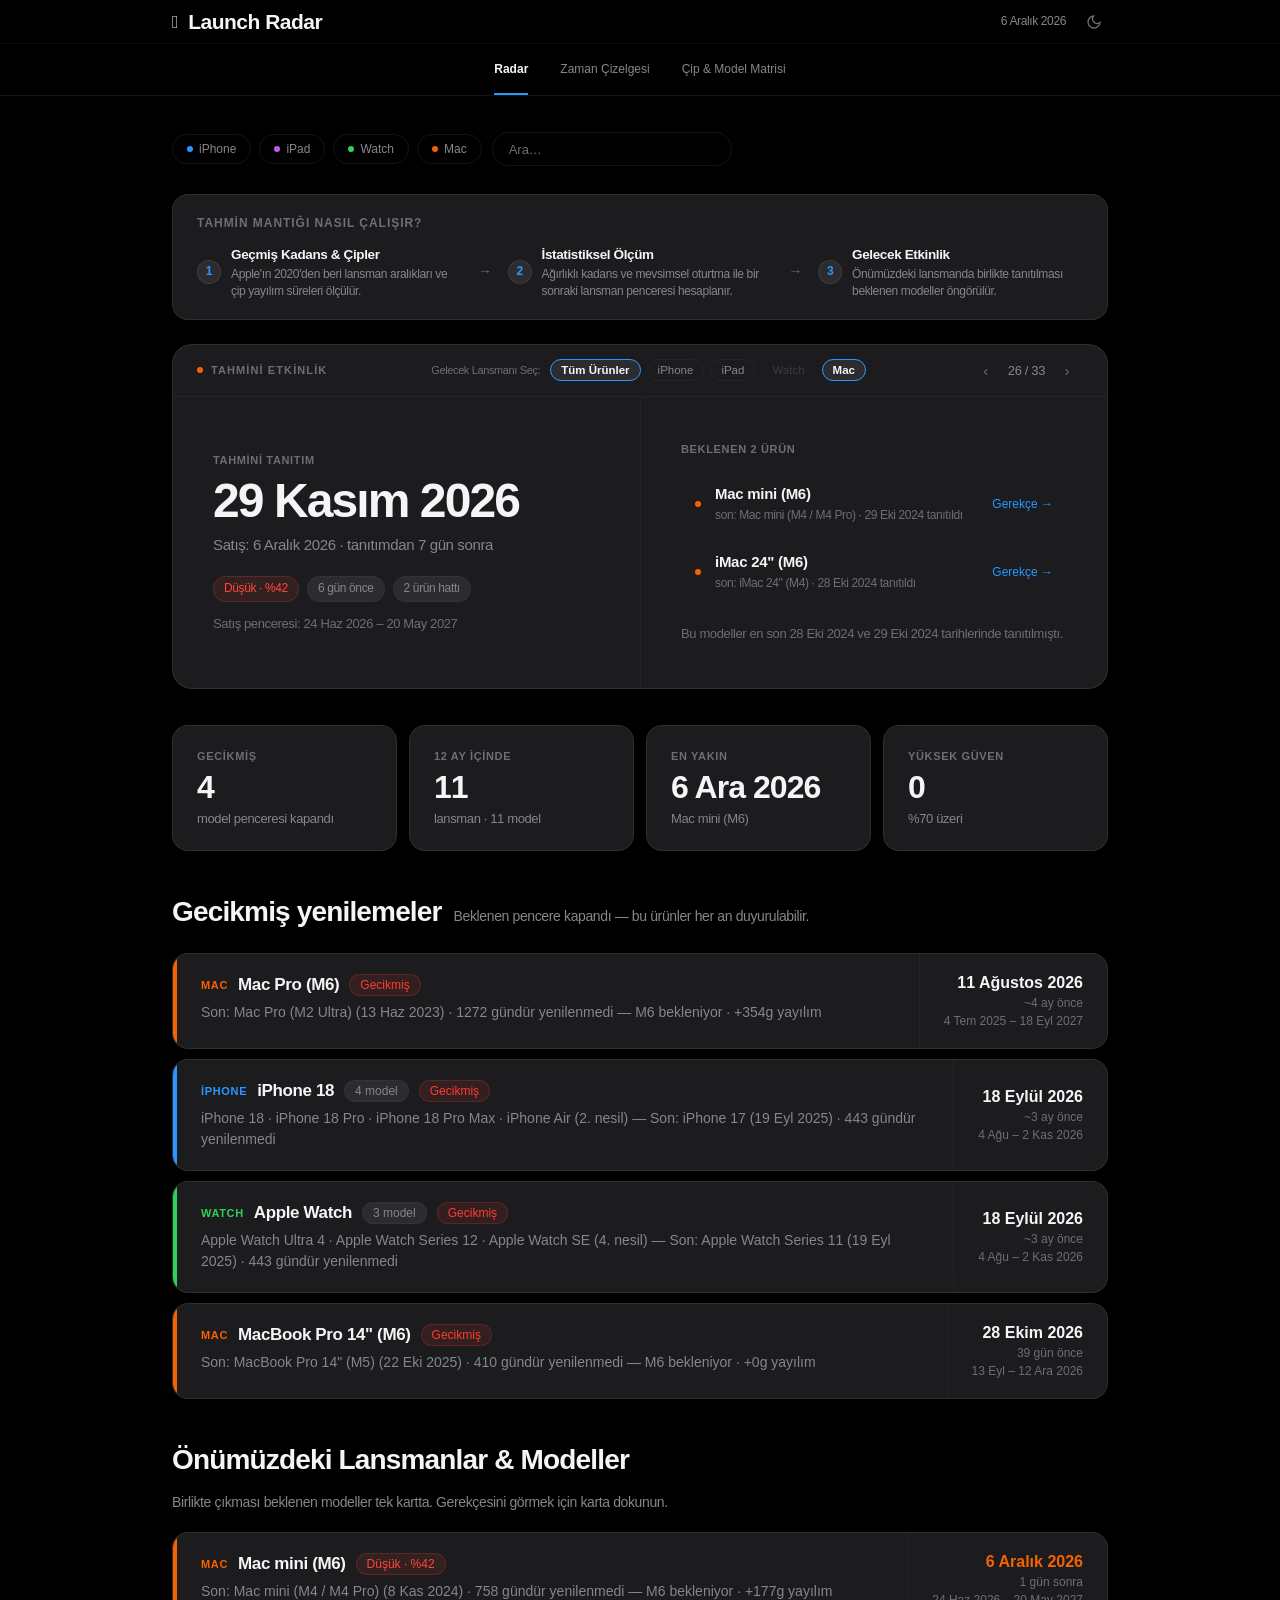
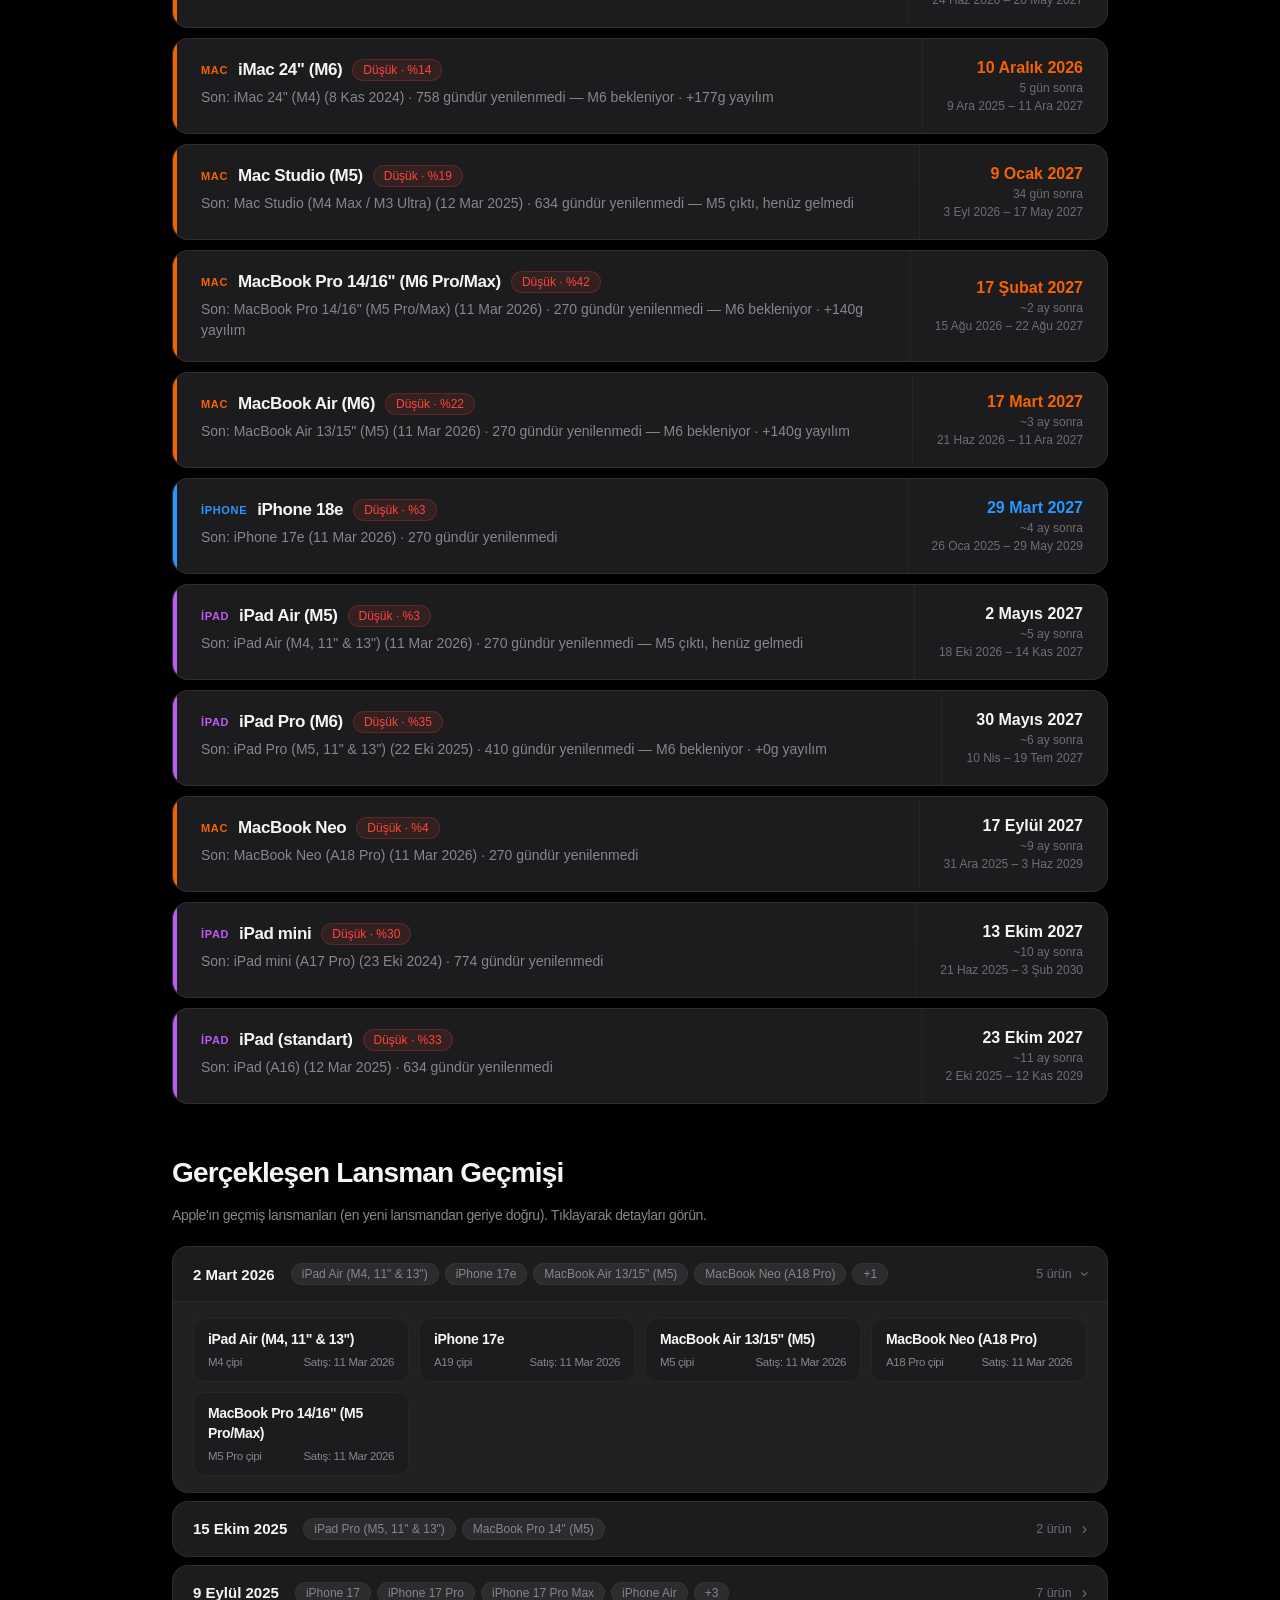
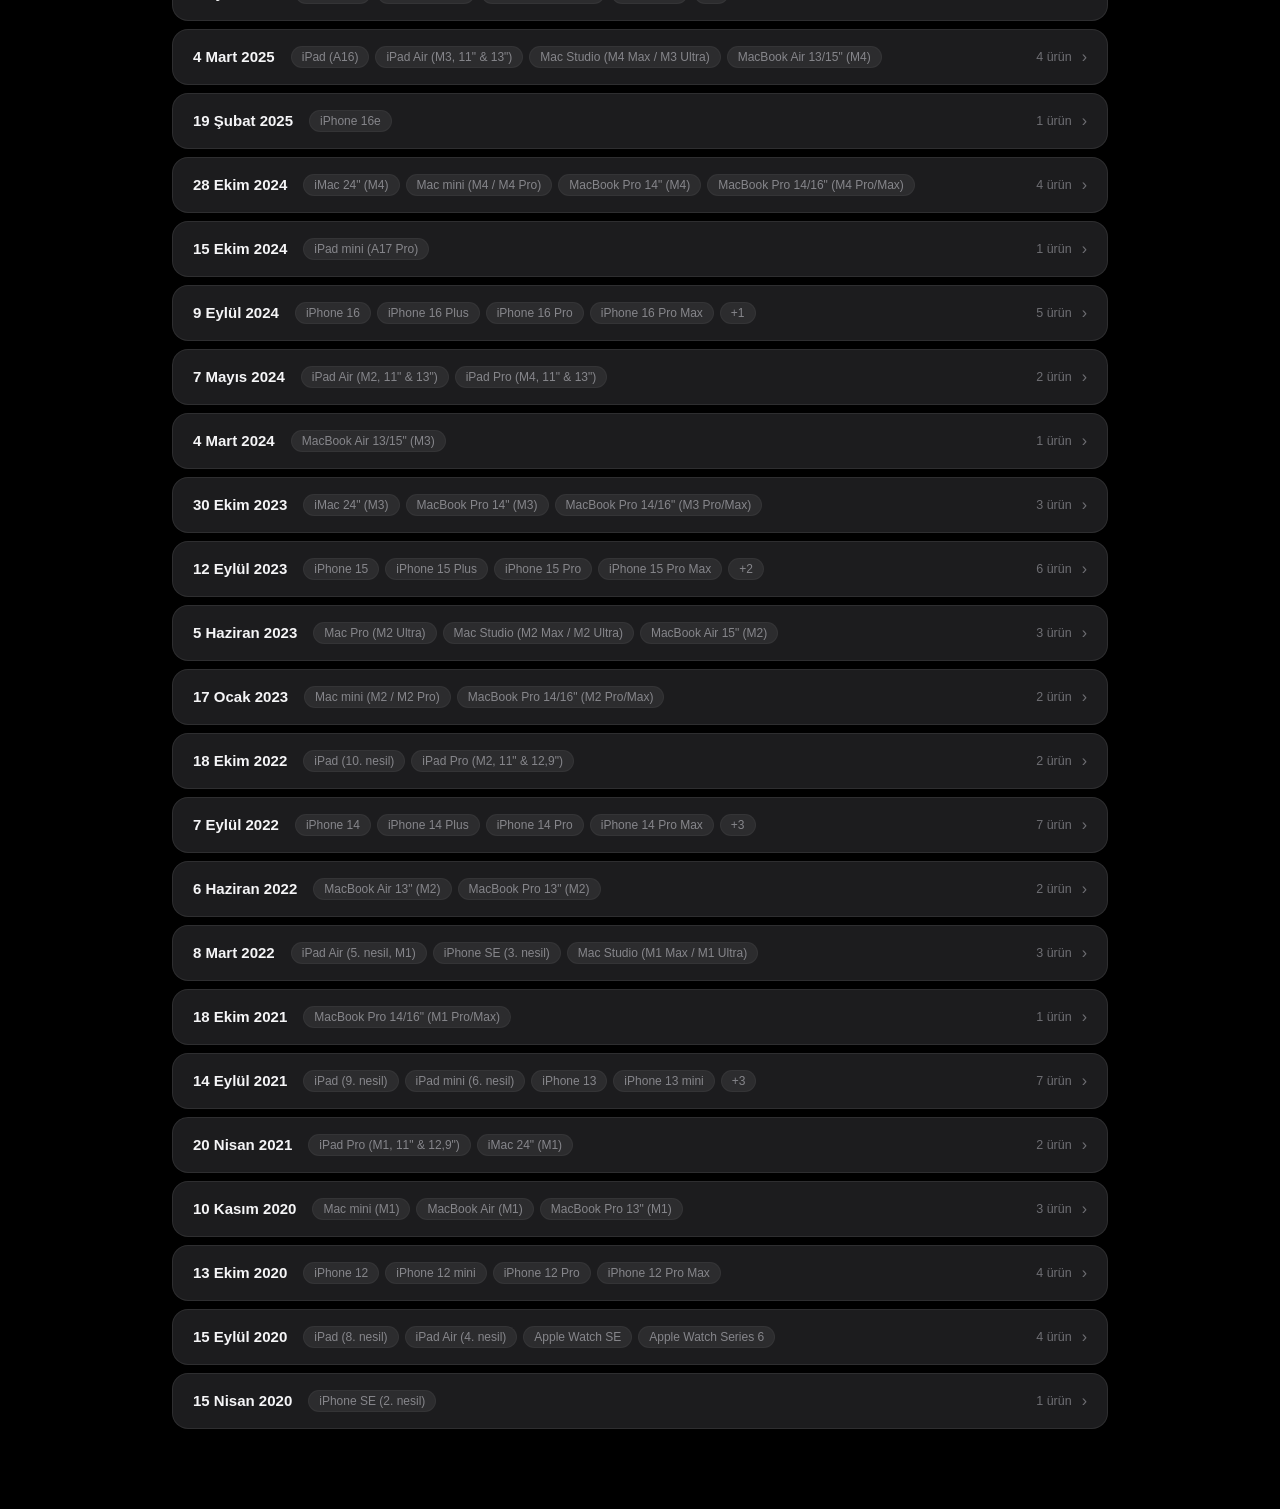
==== commit 89090c58: "feat: Çip & Model Matrisi (Excel), Hero Kategori Seçici ve Akordeon Geçmiş Lansmanlar - Yeni Sekme: " ====
--- a/index.html
+++ b/index.html
@@ -17,7 +17,7 @@
   <div class="masthead__global">
     <div class="masthead__global-inner">
       <div class="brand">
-        <span class="apple-logo" aria-hidden="true"></span>
+        <span class="apple-logo" aria-hidden="true"></span>
         <div class="brand__text">
           <h1>Launch Radar</h1>
           <span class="brand__tagline">Lansman Kadansı &amp; Çip Yayılım Tahmini</span>
@@ -37,7 +37,7 @@
     <nav class="tabs" role="tablist" id="tabs">
       <button class="tab" role="tab" data-view="radar"     aria-selected="true">Radar</button>
       <button class="tab" role="tab" data-view="timeline"  aria-selected="false">Zaman Çizelgesi</button>
-      <button class="tab" role="tab" data-view="diffusion" aria-selected="false">Çip Yayılımı</button>
+      <button class="tab" role="tab" data-view="diffusion" aria-selected="false">Çip &amp; Model Matrisi</button>
     </nav>
   </div>
 </header>
--- a/assets/css/components.css
+++ b/assets/css/components.css
@@ -2,6 +2,81 @@
    Apple Launch Radar — Components
    Premium Apple-style components
    ============================================================ */
+
+/* ---------------------------------------------------------- Onboarding Flow Banner */
+.how-it-works {
+  background: var(--surface);
+  border: 1px solid var(--border);
+  border-radius: var(--radius);
+  padding: 20px 24px;
+  margin-bottom: 24px;
+}
+
+.how-it-works__title {
+  font-size: 12px;
+  font-weight: 600;
+  letter-spacing: 0.08em;
+  text-transform: uppercase;
+  color: var(--text-faint);
+  margin-bottom: 12px;
+}
+
+.how-it-works__steps {
+  display: flex;
+  align-items: center;
+  gap: 16px;
+  flex-wrap: wrap;
+}
+
+.how-it-works__step {
+  display: flex;
+  align-items: center;
+  gap: 10px;
+  flex: 1;
+  min-width: 200px;
+}
+
+.how-it-works__num {
+  width: 24px;
+  height: 24px;
+  border-radius: 50%;
+  background: var(--surface-2);
+  border: 1px solid var(--border);
+  color: var(--iphone);
+  font-size: 12px;
+  font-weight: 700;
+  display: grid;
+  place-items: center;
+  flex-shrink: 0;
+}
+
+.how-it-works__text {
+  display: flex;
+  flex-direction: column;
+  gap: 2px;
+}
+
+.how-it-works__text strong {
+  font-size: 13.5px;
+  font-weight: 600;
+  color: var(--text);
+}
+
+.how-it-works__text span {
+  font-size: 12px;
+  color: var(--text-dim);
+  line-height: 1.35;
+}
+
+.how-it-works__arrow {
+  color: var(--text-faint);
+  font-size: 14px;
+  font-weight: 300;
+}
+
+@media (max-width: 768px) {
+  .how-it-works__arrow { display: none; }
+}
 
 /* ---------------------------------------------------------- Hero: Keynote Lansman */
 .hero {
@@ -15,7 +90,6 @@
   position: relative;
 }
 
-/* Fixed top control bar — position never shifts */
 .hero__topbar {
   display: flex;
   align-items: center;
@@ -24,6 +98,7 @@
   min-height: 52px;
   padding: 0 24px;
   border-bottom: 1px solid var(--border-soft);
+  gap: 12px;
 }
 
 .hero__badge {
@@ -35,6 +110,7 @@
   letter-spacing: 0.1em;
   text-transform: uppercase;
   color: var(--text-faint);
+  white-space: nowrap;
 }
 
 .hero__badge-dot {
@@ -49,10 +125,57 @@
   50% { opacity: 1; transform: scale(1.15); }
 }
 
+/* Hero Category Selector Bar */
+.hero__cat-selector {
+  display: flex;
+  align-items: center;
+  gap: 6px;
+  overflow-x: auto;
+  scrollbar-width: none;
+}
+.hero__cat-selector::-webkit-scrollbar { display: none; }
+
+.hero__cat-label {
+  font-size: 11px;
+  color: var(--text-faint);
+  white-space: nowrap;
+  margin-right: 4px;
+}
+
+.hero__cat-btn {
+  appearance: none;
+  border: 1px solid var(--border-soft);
+  background: transparent;
+  cursor: pointer;
+  font-family: var(--sans);
+  font-size: 11.5px;
+  font-weight: 500;
+  color: var(--text-dim);
+  padding: 4px 10px;
+  border-radius: var(--radius-pill);
+  white-space: nowrap;
+  transition: all 0.2s var(--ease);
+}
+.hero__cat-btn:hover:not(:disabled) {
+  color: var(--text);
+  border-color: var(--text-faint);
+}
+.hero__cat-btn.is-selected {
+  background: var(--surface-2);
+  color: var(--text);
+  border-color: var(--iphone);
+  font-weight: 600;
+}
+.hero__cat-btn:disabled {
+  opacity: 0.3;
+  cursor: default;
+}
+
 .hero__controls {
   display: flex;
   align-items: center;
   gap: 12px;
+  white-space: nowrap;
 }
 
 .hero__steps {
@@ -100,7 +223,7 @@
   background: none;
   cursor: pointer;
   font-family: var(--sans);
-  font-size: 13px;
+  font-size: 12.5px;
   font-weight: 400;
   color: var(--iphone);
   padding: 0;
@@ -110,7 +233,6 @@
   text-decoration: underline;
 }
 
-/* Hero two-column grid */
 .hero__grid {
   display: grid;
   grid-template-columns: 1fr 1fr;
@@ -122,10 +244,6 @@
   display: flex;
   flex-direction: column;
   justify-content: center;
-}
-
-.hero--past .hero__when {
-  /* Same as future — flat, clean */
 }
 
 .hero__date {
@@ -244,10 +362,305 @@
   .hero__products { border-left: 0; border-top: 1px solid var(--border-soft); padding: 28px 24px; }
   .hero__when { padding: 28px 24px; }
   .hero__date { font-size: 32px; }
-  .hero__topbar { padding: 0 16px; }
-}
-
-/* ---------------------------------------------------------- Radar Stats */
+  .hero__topbar { padding: 0 16px; flex-wrap: wrap; height: auto; padding-top: 10px; padding-bottom: 10px; }
+  .hero__cat-selector { order: 3; width: 100%; margin-top: 4px; }
+}
+
+/* ---------------------------------------------------------- Accordion Past History */
+.history-section {
+  margin-top: 48px;
+}
+
+.accordion-list {
+  display: flex;
+  flex-direction: column;
+  gap: 8px;
+}
+
+.accordion-item {
+  border-radius: var(--radius);
+  background: var(--surface);
+  border: 1px solid var(--border);
+  overflow: hidden;
+  transition: border-color 0.2s var(--ease);
+}
+.accordion-item:hover {
+  border-color: var(--border-soft);
+}
+
+.accordion-header {
+  width: 100%;
+  appearance: none;
+  border: 0;
+  background: transparent;
+  cursor: pointer;
+  padding: 16px 20px;
+  display: flex;
+  align-items: center;
+  justify-content: space-between;
+  gap: 16px;
+  text-align: left;
+  font-family: var(--sans);
+  color: inherit;
+}
+
+.accordion-left {
+  display: flex;
+  align-items: center;
+  gap: 16px;
+  flex-wrap: wrap;
+  min-width: 0;
+}
+
+.accordion-date {
+  font-size: 15px;
+  font-weight: 600;
+  color: var(--text);
+  white-space: nowrap;
+}
+
+.accordion-badges {
+  display: flex;
+  align-items: center;
+  gap: 6px;
+  flex-wrap: wrap;
+}
+
+.accordion-right {
+  display: flex;
+  align-items: center;
+  gap: 10px;
+  flex-shrink: 0;
+}
+
+.accordion-count {
+  font-size: 12.5px;
+  color: var(--text-faint);
+}
+
+.accordion-chevron {
+  font-size: 16px;
+  color: var(--text-faint);
+  transition: transform 0.25s var(--ease);
+}
+.accordion-item.is-open .accordion-chevron {
+  transform: rotate(90deg);
+}
+
+.accordion-body {
+  display: grid;
+  grid-template-rows: 0fr;
+  transition: grid-template-rows 0.3s var(--ease);
+  background: color-mix(in oklab, var(--surface-2) 30%, transparent);
+}
+.accordion-item.is-open .accordion-body {
+  grid-template-rows: 1fr;
+  border-top: 1px solid var(--border-soft);
+}
+
+.accordion-content {
+  overflow: hidden;
+}
+
+.accordion-grid {
+  padding: 16px 20px;
+  display: grid;
+  grid-template-columns: repeat(auto-fill, minmax(200px, 1fr));
+  gap: 10px;
+}
+
+.accordion-prod {
+  padding: 10px 14px;
+  border-radius: var(--radius-sm);
+  background: var(--surface);
+  border: 1px solid var(--border-soft);
+}
+
+.accordion-prod-name {
+  font-size: 14px;
+  font-weight: 600;
+  color: var(--text);
+}
+
+.accordion-prod-detail {
+  display: flex;
+  justify-content: space-between;
+  font-size: 11.5px;
+  color: var(--text-dim);
+  margin-top: 4px;
+}
+
+/* ---------------------------------------------------------- Excel Chip & Model Matrix */
+.excel-banner {
+  display: flex;
+  gap: 20px;
+  flex-wrap: wrap;
+  background: var(--surface);
+  border: 1px solid var(--border);
+  border-radius: var(--radius-sm);
+  padding: 12px 18px;
+  margin-bottom: 20px;
+  font-size: 12.5px;
+  color: var(--text-dim);
+}
+
+.excel-banner__item {
+  display: flex;
+  align-items: center;
+  gap: 8px;
+}
+
+.excel-badge {
+  font-size: 11px;
+  font-weight: 600;
+  padding: 2px 8px;
+  border-radius: 4px;
+}
+.excel-badge--first { background: color-mix(in oklab, var(--high) 15%, transparent); color: var(--high); }
+.excel-badge--received { background: var(--surface-2); color: var(--text); }
+.excel-badge--pred { background: color-mix(in oklab, var(--iphone) 15%, transparent); color: var(--iphone); border: 1px dashed var(--iphone); }
+
+.excel-wrap {
+  border-radius: var(--radius);
+  border: 1px solid var(--border);
+  box-shadow: none;
+}
+
+.excel-table {
+  width: 100%;
+  border-collapse: collapse;
+  font-size: 13px;
+  background: var(--surface);
+}
+
+.excel-th-head {
+  position: sticky;
+  left: 0;
+  top: 0;
+  z-index: 4;
+  background: var(--surface-2);
+  padding: 14px 18px;
+  text-align: left;
+  font-size: 12px;
+  font-weight: 600;
+  color: var(--text-dim);
+  border-bottom: 1px solid var(--border);
+  border-right: 1px solid var(--border);
+}
+
+.excel-th-col {
+  position: sticky;
+  top: 0;
+  z-index: 3;
+  background: var(--surface-2);
+  padding: 12px 16px;
+  text-align: center;
+  border-bottom: 1px solid var(--border);
+  border-right: 1px solid var(--border-soft);
+}
+.excel-th-col--pred {
+  color: var(--iphone);
+  background: color-mix(in oklab, var(--iphone) 8%, var(--surface-2));
+}
+
+.excel-chip-name {
+  font-size: 13px;
+  font-weight: 700;
+  color: var(--text);
+}
+.excel-chip-date {
+  font-size: 11px;
+  color: var(--text-faint);
+  font-variant-numeric: tabular-nums;
+  margin-top: 2px;
+}
+
+.excel-row-head {
+  position: sticky;
+  left: 0;
+  z-index: 2;
+  background: var(--surface);
+  padding: 0;
+  text-align: left;
+  border-right: 1px solid var(--border);
+  border-bottom: 1px solid var(--border-soft);
+}
+
+.excel-row-btn {
+  width: 100%;
+  appearance: none;
+  border: 0;
+  background: transparent;
+  cursor: pointer;
+  padding: 14px 18px;
+  text-align: left;
+  display: flex;
+  flex-direction: column;
+  gap: 2px;
+}
+.excel-row-btn:hover .excel-row-name {
+  color: var(--iphone);
+}
+
+.excel-row-cat {
+  font-size: 10.5px;
+  font-weight: 600;
+  text-transform: uppercase;
+  letter-spacing: 0.05em;
+  color: var(--accent, var(--text-faint));
+}
+.excel-row-name {
+  font-size: 13.5px;
+  font-weight: 600;
+  color: var(--text);
+  white-space: nowrap;
+}
+
+.excel-cell {
+  padding: 12px 16px;
+  text-align: center;
+  border-right: 1px solid var(--border-soft);
+  border-bottom: 1px solid var(--border-soft);
+  font-variant-numeric: tabular-nums;
+}
+
+.excel-cell__main {
+  font-size: 13px;
+  font-weight: 600;
+  color: var(--text);
+}
+.excel-cell__sub {
+  font-size: 11px;
+  color: var(--text-faint);
+  margin-top: 2px;
+}
+
+.excel-cell--first {
+  background: color-mix(in oklab, var(--high) 8%, transparent);
+}
+.excel-cell--first .excel-cell__sub {
+  color: var(--high);
+  font-weight: 600;
+}
+
+.excel-cell--pred {
+  background: color-mix(in oklab, var(--iphone) 6%, transparent);
+}
+.excel-cell--pred .excel-cell__main {
+  color: var(--iphone);
+  border-bottom: 1.5px dashed var(--iphone);
+  display: inline-block;
+}
+.excel-cell--pred .excel-cell__sub {
+  color: var(--iphone);
+}
+
+.excel-cell--empty {
+  color: var(--text-faint);
+  opacity: 0.35;
+}
+
+/* ---------------------------------------------------------- Radar Stats & Cards */
 .radar-lede {
   display: grid;
   grid-template-columns: repeat(auto-fit, minmax(180px, 1fr));
@@ -286,7 +699,6 @@
   margin-top: 4px;
 }
 
-/* ---------------------------------------------------------- Radar Cards */
 .radar-list {
   display: flex;
   flex-direction: column;
@@ -504,7 +916,6 @@
   background: var(--accent, var(--text-faint));
 }
 
-/* Gap bars */
 .gapbars {
   display: flex;
   flex-direction: column;
@@ -547,7 +958,6 @@
   font-weight: 500;
 }
 
-/* History rows */
 .histlist {
   display: flex;
   flex-direction: column;
@@ -568,137 +978,7 @@
 .histrow__c { font-size: 12px; color: var(--text-faint); margin-left: 6px; }
 .histrow__d { color: var(--text-dim); font-variant-numeric: tabular-nums; font-size: 13px; white-space: nowrap; }
 
-/* ---------------------------------------------------------- Diffusion Matrix Table */
-.matrix-wrap {
-  overflow-x: auto;
-  border: 1px solid var(--border);
-  border-radius: var(--radius);
-  background: var(--surface);
-}
-
-table.matrix {
-  border-collapse: collapse;
-  width: 100%;
-  min-width: 780px;
-  font-size: 13.5px;
-}
-
-.matrix th, .matrix td {
-  padding: 12px 16px;
-  text-align: left;
-  border-bottom: 1px solid var(--border-soft);
-}
-
-.matrix thead th {
-  position: sticky;
-  top: 0;
-  background: var(--surface-2);
-  z-index: 2;
-  font-size: 11px;
-  text-transform: uppercase;
-  letter-spacing: 0.06em;
-  color: var(--text-faint);
-  font-weight: 600;
-  white-space: nowrap;
-}
-
-.matrix tbody th {
-  font-weight: 600;
-  white-space: nowrap;
-  color: var(--text);
-  position: sticky;
-  left: 0;
-  background: var(--surface);
-  z-index: 1;
-  border-right: 1px solid var(--border-soft);
-}
-
-.matrix tbody tr:hover td {
-  background: color-mix(in oklab, var(--surface-2) 50%, transparent);
-}
-
-.cell { display: flex; flex-direction: column; gap: 2px; }
-.cell__d { font-variant-numeric: tabular-nums; font-size: 13px; font-weight: 500; }
-.cell__l { font-size: 11px; color: var(--text-faint); font-variant-numeric: tabular-nums; }
-.cell--first .cell__l { color: var(--high); font-weight: 600; }
-.cell--pred { color: var(--text-faint); }
-.cell--pred .cell__d { border-bottom: 1.5px dashed currentColor; display: inline-block; }
-.cell--none { color: var(--text-faint); opacity: 0.35; }
-
-/* ---------------------------------------------------------- Accuracy View */
-.acc-grid {
-  display: grid;
-  grid-template-columns: repeat(auto-fit, minmax(160px, 1fr));
-  gap: 12px;
-  margin-bottom: 28px;
-}
-
-table.plain {
-  border-collapse: collapse;
-  width: 100%;
-  font-size: 14px;
-  border-radius: var(--radius);
-  overflow: hidden;
-  border: 1px solid var(--border);
-  background: var(--surface);
-}
-
-.plain th, .plain td {
-  padding: 12px 18px;
-  text-align: left;
-  border-bottom: 1px solid var(--border-soft);
-}
-
-.plain th {
-  font-size: 11px;
-  text-transform: uppercase;
-  letter-spacing: 0.06em;
-  color: var(--text-faint);
-  font-weight: 600;
-  background: var(--surface-2);
-}
-
-.plain td.n {
-  text-align: right;
-  font-variant-numeric: tabular-nums;
-  font-family: var(--mono);
-  font-size: 13.5px;
-}
-
-.err-good { color: var(--high); font-weight: 600; }
-.err-ok { color: var(--mid); font-weight: 600; }
-.err-bad { color: var(--low); font-weight: 600; }
-
-/* ---------------------------------------------------------- Prose Content */
-.prose { max-width: 76ch; line-height: 1.65; }
-.prose h3 { font-size: 18px; font-weight: 600; margin: 32px 0 12px; letter-spacing: -0.02em; color: var(--text); }
-.prose h3:first-child { margin-top: 0; }
-.prose p { font-size: 15px; color: var(--text-dim); margin-bottom: 16px; }
-.prose ul { font-size: 15px; color: var(--text-dim); padding-left: 24px; margin: 0 0 16px; }
-.prose li { margin-bottom: 8px; }
-.prose code {
-  font-family: var(--mono);
-  font-size: 13px;
-  background: var(--surface-2);
-  padding: 2px 7px;
-  border-radius: 6px;
-  color: var(--text);
-}
-.prose strong { color: var(--text); font-weight: 600; }
-.formula {
-  font-family: var(--mono);
-  font-size: 13px;
-  background: var(--surface);
-  border: 1px solid var(--border);
-  border-radius: var(--radius-sm);
-  padding: 16px 18px;
-  margin: 10px 0 20px;
-  overflow-x: auto;
-  color: var(--text-dim);
-  white-space: pre;
-}
-
-/* ---------------------------------------------------------- Mobile */
+/* Mobile */
 @media (max-width: 640px) {
   .app { padding: 24px 16px 80px; }
   .rcard { grid-template-columns: 4px minmax(0, 1fr); }
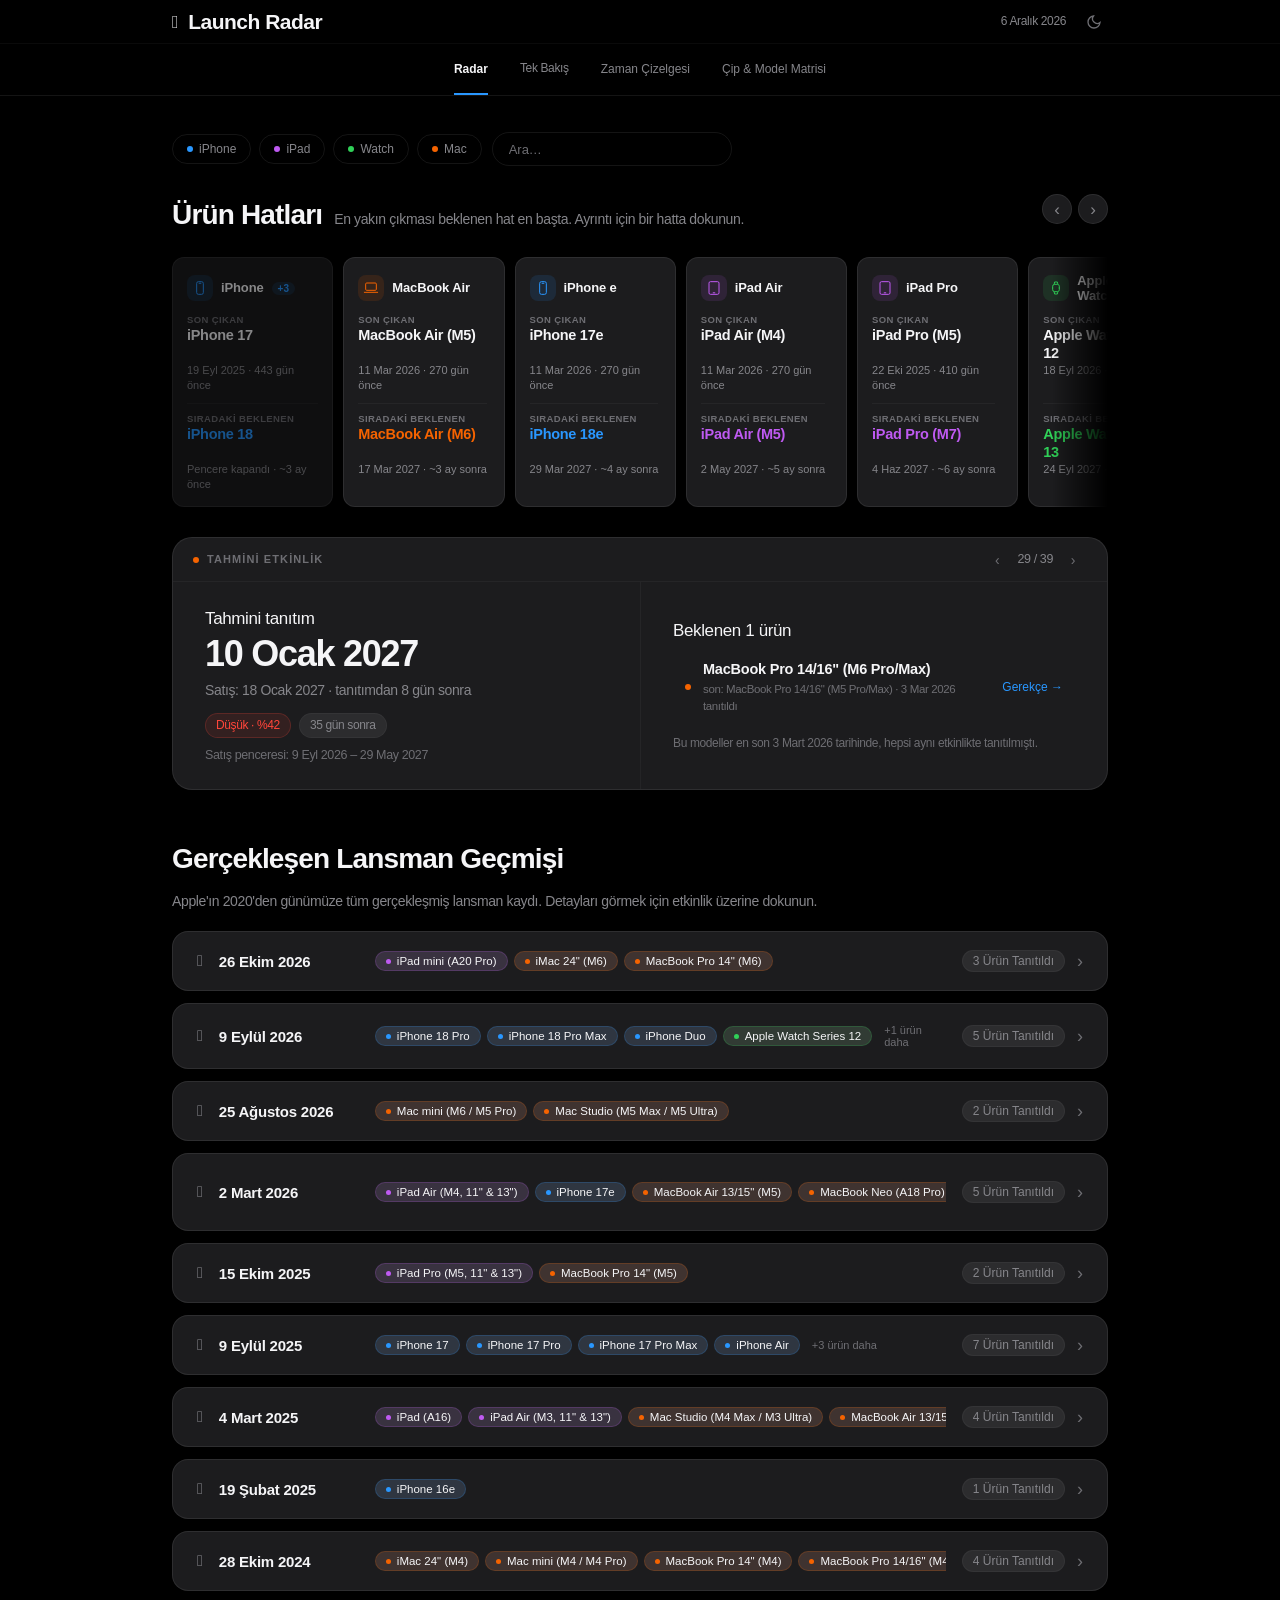
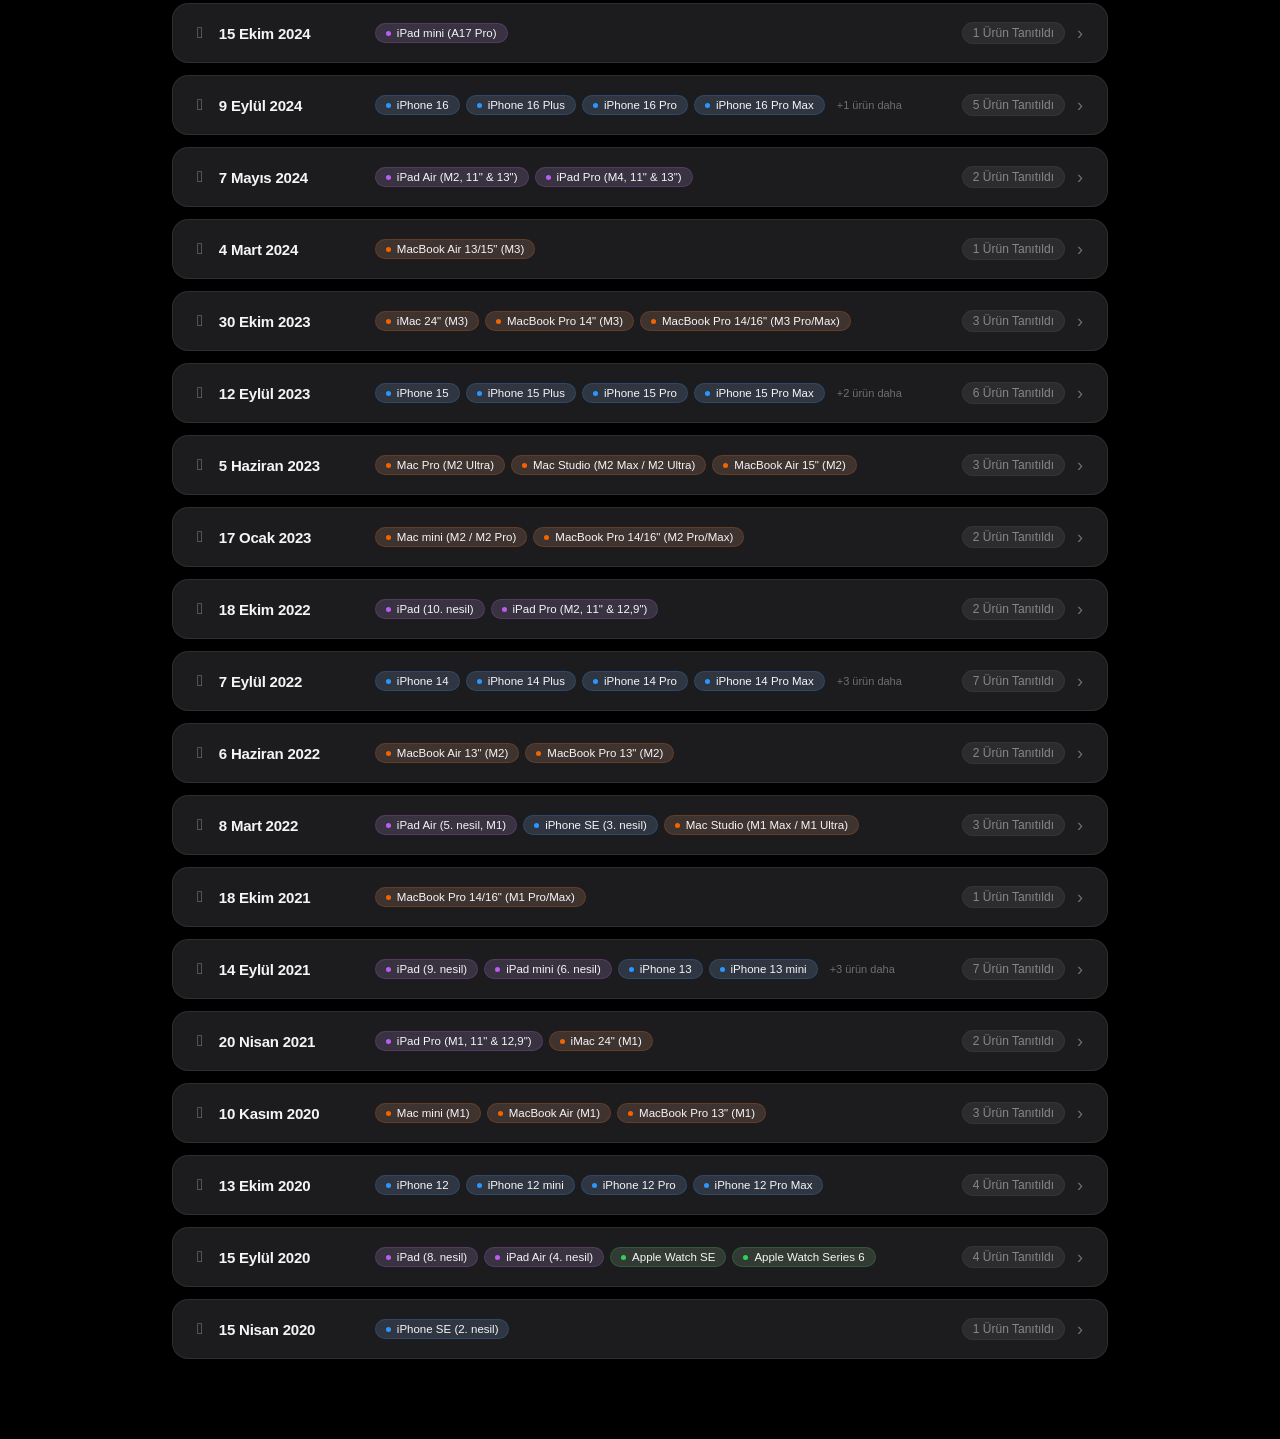
==== commit 058e198a: "Tek Bakis panosu: butun urun hatlari tek ekranda son cikan+siradaki tahmin (ek sayfa)" ====
--- a/index.html
+++ b/index.html
@@ -36,6 +36,7 @@
   <div class="masthead__subnav">
     <nav class="tabs" role="tablist" id="tabs">
       <button class="tab" role="tab" data-view="radar"     aria-selected="true">Radar</button>
+      <a class="tab" href="pano.html">Tek Bakış</a>
       <button class="tab" role="tab" data-view="timeline"  aria-selected="false">Zaman Çizelgesi</button>
       <button class="tab" role="tab" data-view="diffusion" aria-selected="false">Çip &amp; Model Matrisi</button>
     </nav>
--- a/assets/css/components.css
+++ b/assets/css/components.css
@@ -1,86 +1,188 @@
 /* ============================================================
    Apple Launch Radar — Components
-   Premium Apple-style components
    ============================================================ */
 
-/* ---------------------------------------------------------- Onboarding Flow Banner */
-.how-it-works {
+/* ---------------------------------------------------------- Ürün Hattı Kutuları */
+.lineups {
+  margin-bottom: 26px;
+}
+
+.lineups__head {
+  display: flex;
+  align-items: flex-start;
+  justify-content: space-between;
+  gap: 16px;
+}
+
+.lineups__arrows {
+  display: flex;
+  gap: 6px;
+  flex: none;
+}
+
+.lineups__arrow {
+  appearance: none;
+  width: 30px;
+  height: 30px;
+  border-radius: var(--radius-pill);
+  border: 1px solid var(--border);
+  background: var(--surface);
+  color: var(--text-dim);
+  font-size: 17px;
+  line-height: 1;
+  cursor: pointer;
+  transition: color 0.2s var(--ease), border-color 0.2s var(--ease);
+}
+.lineups__arrow:hover { color: var(--text); border-color: var(--text-faint); }
+
+/* Yatay kaydırılan hat şeridi: ekranda ~5,5 kutu görünür, gerisi kaydırılır. */
+.lineups__scroller {
+  position: relative;
+  /* Sağdaki kutular şeridin sonuna doğru sönümlenir — kaydırılabildiği belli olsun. */
+  -webkit-mask-image: linear-gradient(90deg, #000 0, #000 94%, transparent 100%);
+  mask-image: linear-gradient(90deg, #000 0, #000 94%, transparent 100%);
+}
+
+.lineups__track {
+  --gap: 10px;
+  display: flex;
+  gap: var(--gap);
+  overflow-x: auto;
+  overscroll-behavior-x: contain;
+  scroll-snap-type: x proximity;
+  scrollbar-width: none;
+  padding: 2px 2px 4px;
+}
+.lineups__track::-webkit-scrollbar { display: none; }
+
+.lineup {
+  appearance: none;
+  text-align: left;
+  font-family: var(--sans);
+  cursor: pointer;
+  display: flex;
+  flex-direction: column;
+  gap: 10px;
+  flex: 0 0 calc((100% - 4.5 * var(--gap)) / 5.5);
+  scroll-snap-align: start;
+  padding: 14px;
   background: var(--surface);
   border: 1px solid var(--border);
-  border-radius: var(--radius);
-  padding: 20px 24px;
-  margin-bottom: 24px;
-}
-
-.how-it-works__title {
-  font-size: 12px;
-  font-weight: 600;
-  letter-spacing: 0.08em;
+  border-radius: var(--radius-sm);
+  box-shadow: var(--shadow-subtle);
+  transition: transform 0.25s var(--ease), border-color 0.25s var(--ease), box-shadow 0.25s var(--ease);
+}
+.lineup:hover:not(:disabled) {
+  transform: translateY(-2px);
+  border-color: color-mix(in oklab, var(--accent, var(--iphone)) 45%, var(--border));
+  box-shadow: var(--shadow);
+}
+.lineup:focus-visible {
+  outline: 2px solid var(--accent, var(--iphone));
+  outline-offset: 2px;
+}
+.lineup.is-selected {
+  border-color: var(--accent, var(--iphone));
+  background: color-mix(in oklab, var(--accent, var(--iphone)) 5%, var(--surface));
+}
+.lineup:disabled {
+  cursor: default;
+  opacity: 0.55;
+}
+
+.lineup__head {
+  display: flex;
+  align-items: center;
+  gap: 8px;
+  min-width: 0;
+  /* İki satıra taşan başlıklar (Apple Watch, MacBook Pro) kutuları kaydırmasın. */
+  min-height: 32px;
+}
+
+.lineup__icon {
+  display: inline-flex;
+  align-items: center;
+  justify-content: center;
+  width: 26px;
+  height: 26px;
+  flex: none;
+  border-radius: 8px;
+  color: var(--accent, var(--iphone));
+  background: color-mix(in oklab, var(--accent, var(--iphone)) 12%, transparent);
+}
+.lineup__icon svg { width: 16px; height: 16px; display: block; }
+
+.lineup__name {
+  font-size: 13px;
+  font-weight: 600;
+  letter-spacing: -0.01em;
+  line-height: 1.2;
+  color: var(--text);
+  min-width: 0;
+}
+
+.lineup__count {
+  margin-left: auto;
+  flex: none;
+  font-size: 10px;
+  font-weight: 600;
+  color: var(--accent, var(--iphone));
+  background: color-mix(in oklab, var(--accent, var(--iphone)) 12%, transparent);
+  padding: 1px 6px;
+  border-radius: var(--radius-pill);
+}
+
+.lineup__block {
+  display: flex;
+  flex-direction: column;
+  gap: 1px;
+  min-width: 0;
+}
+.lineup__block--next {
+  padding-top: 9px;
+  border-top: 1px solid var(--border-soft);
+}
+
+.lineup__label {
+  font-size: 9.5px;
+  font-weight: 600;
+  letter-spacing: 0.04em;
   text-transform: uppercase;
   color: var(--text-faint);
-  margin-bottom: 12px;
-}
-
-.how-it-works__steps {
-  display: flex;
-  align-items: center;
-  gap: 16px;
-  flex-wrap: wrap;
-}
-
-.how-it-works__step {
-  display: flex;
-  align-items: center;
-  gap: 10px;
-  flex: 1;
-  min-width: 200px;
-}
-
-.how-it-works__num {
-  width: 24px;
-  height: 24px;
-  border-radius: 50%;
-  background: var(--surface-2);
-  border: 1px solid var(--border);
-  color: var(--iphone);
-  font-size: 12px;
-  font-weight: 700;
-  display: grid;
-  place-items: center;
-  flex-shrink: 0;
-}
-
-.how-it-works__text {
-  display: flex;
-  flex-direction: column;
-  gap: 2px;
-}
-
-.how-it-works__text strong {
-  font-size: 13.5px;
-  font-weight: 600;
-  color: var(--text);
-}
-
-.how-it-works__text span {
-  font-size: 12px;
+}
+
+.lineup__model {
+  font-size: 14.5px;
+  font-weight: 600;
+  letter-spacing: -0.02em;
+  color: var(--text);
+  line-height: 1.25;
+  /* İki satırlık pay: kutular arasında bloklar hizalı kalsın. */
+  min-height: 2.5em;
+}
+.lineup__model--next { color: var(--accent, var(--iphone)); }
+
+.lineup__meta {
+  font-size: 11px;
   color: var(--text-dim);
+  font-variant-numeric: tabular-nums;
   line-height: 1.35;
-}
-
-.how-it-works__arrow {
-  color: var(--text-faint);
-  font-size: 14px;
-  font-weight: 300;
-}
-
-@media (max-width: 768px) {
-  .how-it-works__arrow { display: none; }
+  /* Model adı gibi tarih satırı da iki satıra sarabiliyor; ayırıcılar hizalı kalsın. */
+  min-height: 2.7em;
+}
+
+@media (max-width: 1180px) {
+  .lineup { flex-basis: calc((100% - 2.5 * var(--gap)) / 3.5); }
+}
+
+@media (max-width: 760px) {
+  .lineup { flex-basis: calc((100% - 1.4 * var(--gap)) / 2.4); }
+  .lineups__arrows { display: none; }
 }
 
 /* ---------------------------------------------------------- Hero: Keynote Lansman */
 .hero {
-  margin-bottom: 36px;
+  margin-bottom: 24px;
   overflow: hidden;
   border-radius: var(--radius-lg);
   border: 1px solid var(--border);
@@ -94,9 +196,9 @@
   display: flex;
   align-items: center;
   justify-content: space-between;
-  height: 52px;
-  min-height: 52px;
-  padding: 0 24px;
+  height: 44px;
+  min-height: 44px;
+  padding: 0 20px;
   border-bottom: 1px solid var(--border-soft);
   gap: 12px;
 }
@@ -125,56 +227,10 @@
   50% { opacity: 1; transform: scale(1.15); }
 }
 
-/* Hero Category Selector Bar */
-.hero__cat-selector {
-  display: flex;
-  align-items: center;
-  gap: 6px;
-  overflow-x: auto;
-  scrollbar-width: none;
-}
-.hero__cat-selector::-webkit-scrollbar { display: none; }
-
-.hero__cat-label {
-  font-size: 11px;
-  color: var(--text-faint);
-  white-space: nowrap;
-  margin-right: 4px;
-}
-
-.hero__cat-btn {
-  appearance: none;
-  border: 1px solid var(--border-soft);
-  background: transparent;
-  cursor: pointer;
-  font-family: var(--sans);
-  font-size: 11.5px;
-  font-weight: 500;
-  color: var(--text-dim);
-  padding: 4px 10px;
-  border-radius: var(--radius-pill);
-  white-space: nowrap;
-  transition: all 0.2s var(--ease);
-}
-.hero__cat-btn:hover:not(:disabled) {
-  color: var(--text);
-  border-color: var(--text-faint);
-}
-.hero__cat-btn.is-selected {
-  background: var(--surface-2);
-  color: var(--text);
-  border-color: var(--iphone);
-  font-weight: 600;
-}
-.hero__cat-btn:disabled {
-  opacity: 0.3;
-  cursor: default;
-}
-
 .hero__controls {
   display: flex;
   align-items: center;
-  gap: 12px;
+  gap: 10px;
   white-space: nowrap;
 }
 
@@ -188,10 +244,10 @@
   appearance: none;
   cursor: pointer;
   font-family: var(--sans);
-  font-size: 15px;
+  font-size: 14px;
   line-height: 1;
-  width: 32px;
-  height: 32px;
+  width: 28px;
+  height: 28px;
   display: grid;
   place-items: center;
   border: 0;
@@ -210,7 +266,7 @@
 }
 
 .hero__count {
-  font-size: 13px;
+  font-size: 12.5px;
   font-weight: 500;
   color: var(--text-dim);
   font-variant-numeric: tabular-nums;
@@ -223,7 +279,7 @@
   background: none;
   cursor: pointer;
   font-family: var(--sans);
-  font-size: 12.5px;
+  font-size: 12px;
   font-weight: 400;
   color: var(--iphone);
   padding: 0;
@@ -240,25 +296,25 @@
 }
 
 .hero__when {
-  padding: 44px 40px;
+  padding: 24px 32px;
   display: flex;
   flex-direction: column;
   justify-content: center;
 }
 
 .hero__date {
-  font-size: 48px;
+  font-size: 36px;
   font-weight: 700;
-  letter-spacing: -0.04em;
-  line-height: 1.05;
-  color: var(--text);
-  margin-top: 8px;
+  letter-spacing: -0.035em;
+  line-height: 1.08;
+  color: var(--text);
+  margin-top: 4px;
 }
 
 .hero__sale {
-  font-size: 15px;
+  font-size: 14px;
   color: var(--text-dim);
-  margin-top: 8px;
+  margin-top: 6px;
   font-weight: 400;
 }
 
@@ -266,19 +322,19 @@
   display: flex;
   gap: 8px;
   flex-wrap: wrap;
-  margin-top: 20px;
+  margin-top: 12px;
   align-items: center;
 }
 
 .hero__window {
-  font-size: 13px;
-  color: var(--text-faint);
-  margin-top: 12px;
+  font-size: 12.5px;
+  color: var(--text-faint);
+  margin-top: 8px;
   font-variant-numeric: tabular-nums;
 }
 
 .hero__products {
-  padding: 44px 40px;
+  padding: 24px 32px;
   border-left: 1px solid var(--border-soft);
   min-width: 0;
   display: flex;
@@ -289,7 +345,7 @@
 .hero__list {
   display: flex;
   flex-direction: column;
-  margin-top: 14px;
+  margin-top: 8px;
   gap: 2px;
 }
 
@@ -297,8 +353,8 @@
   display: grid;
   grid-template-columns: auto minmax(0, 1fr) auto;
   align-items: center;
-  gap: 14px;
-  padding: 12px 14px;
+  gap: 12px;
+  padding: 8px 12px;
   border-radius: var(--radius-sm);
   transition: background 0.2s var(--ease);
 }
@@ -317,18 +373,18 @@
   min-width: 0;
   display: flex;
   flex-direction: column;
-  gap: 2px;
+  gap: 1px;
 }
 
 .hero__prod-name {
-  font-size: 15px;
-  font-weight: 600;
-  letter-spacing: -0.018em;
+  font-size: 14.5px;
+  font-weight: 600;
+  letter-spacing: -0.015em;
   color: var(--text);
 }
 
 .hero__prod-last {
-  font-size: 12px;
+  font-size: 11.5px;
   color: var(--text-faint);
   font-variant-numeric: tabular-nums;
 }
@@ -351,10 +407,10 @@
 }
 
 .hero__note {
-  font-size: 13px;
-  color: var(--text-faint);
-  margin-top: 20px;
-  line-height: 1.5;
+  font-size: 12px;
+  color: var(--text-faint);
+  margin-top: 12px;
+  line-height: 1.45;
 }
 
 @media (max-width: 768px) {
@@ -363,10 +419,9 @@
   .hero__when { padding: 28px 24px; }
   .hero__date { font-size: 32px; }
   .hero__topbar { padding: 0 16px; flex-wrap: wrap; height: auto; padding-top: 10px; padding-bottom: 10px; }
-  .hero__cat-selector { order: 3; width: 100%; margin-top: 4px; }
-}
-
-/* ---------------------------------------------------------- Accordion Past History */
+}
+
+/* ---------------------------------------------------------- Accordion Past History (Apple Keynote Style) */
 .history-section {
   margin-top: 48px;
 }
@@ -374,7 +429,7 @@
 .accordion-list {
   display: flex;
   flex-direction: column;
-  gap: 8px;
+  gap: 12px;
 }
 
 .accordion-item {
@@ -382,10 +437,14 @@
   background: var(--surface);
   border: 1px solid var(--border);
   overflow: hidden;
-  transition: border-color 0.2s var(--ease);
+  transition: all 0.25s var(--ease);
 }
 .accordion-item:hover {
+  border-color: color-mix(in oklab, var(--text-dim) 30%, var(--border));
+}
+.accordion-item.is-open {
   border-color: var(--border-soft);
+  box-shadow: 0 8px 30px rgba(0, 0, 0, 0.2);
 }
 
 .accordion-header {
@@ -394,7 +453,7 @@
   border: 0;
   background: transparent;
   cursor: pointer;
-  padding: 16px 20px;
+  padding: 18px 24px;
   display: flex;
   align-items: center;
   justify-content: space-between;
@@ -402,56 +461,107 @@
   text-align: left;
   font-family: var(--sans);
   color: inherit;
+  transition: background 0.2s var(--ease);
+}
+.accordion-header:hover {
+  background: color-mix(in oklab, var(--surface-2) 40%, transparent);
 }
 
 .accordion-left {
   display: flex;
   align-items: center;
   gap: 16px;
-  flex-wrap: wrap;
+  flex-wrap: nowrap;
   min-width: 0;
+  flex: 1;
+  overflow: hidden;
+}
+
+.accordion-apple-icon {
+  font-size: 16px;
+  color: var(--text-dim);
+  line-height: 1;
+  flex-shrink: 0;
 }
 
 .accordion-date {
   font-size: 15px;
   font-weight: 600;
+  letter-spacing: -0.015em;
   color: var(--text);
   white-space: nowrap;
+  flex-shrink: 0;
+  min-width: 140px;
 }
 
 .accordion-badges {
   display: flex;
   align-items: center;
   gap: 6px;
-  flex-wrap: wrap;
+  flex-wrap: nowrap;
+  overflow: hidden;
+}
+
+.accordion-tag {
+  display: inline-flex;
+  align-items: center;
+  gap: 6px;
+  font-size: 11.5px;
+  font-weight: 500;
+  padding: 3px 10px;
+  border-radius: var(--radius-pill);
+  background: color-mix(in oklab, var(--accent, var(--text-faint)) 10%, var(--surface-2));
+  color: var(--text);
+  border: 1px solid color-mix(in oklab, var(--accent, var(--text-faint)) 20%, transparent);
+  white-space: nowrap;
+  flex-shrink: 0;
+}
+
+.accordion-tag-dot {
+  width: 5px;
+  height: 5px;
+  border-radius: 50%;
+  background: var(--accent, var(--text-faint));
+}
+
+.accordion-tag-more {
+  font-size: 11px;
+  color: var(--text-faint);
+  padding: 2px 6px;
 }
 
 .accordion-right {
   display: flex;
   align-items: center;
-  gap: 10px;
+  gap: 12px;
   flex-shrink: 0;
 }
 
 .accordion-count {
-  font-size: 12.5px;
-  color: var(--text-faint);
+  font-size: 12px;
+  font-weight: 500;
+  color: var(--text-dim);
+  padding: 3px 10px;
+  border-radius: var(--radius-pill);
+  background: var(--surface-2);
+  border: 1px solid var(--border-soft);
 }
 
 .accordion-chevron {
-  font-size: 16px;
+  font-size: 18px;
   color: var(--text-faint);
   transition: transform 0.25s var(--ease);
 }
 .accordion-item.is-open .accordion-chevron {
   transform: rotate(90deg);
+  color: var(--text);
 }
 
 .accordion-body {
   display: grid;
   grid-template-rows: 0fr;
   transition: grid-template-rows 0.3s var(--ease);
-  background: color-mix(in oklab, var(--surface-2) 30%, transparent);
+  background: color-mix(in oklab, var(--surface-2) 20%, transparent);
 }
 .accordion-item.is-open .accordion-body {
   grid-template-rows: 1fr;
@@ -463,31 +573,64 @@
 }
 
 .accordion-grid {
-  padding: 16px 20px;
+  padding: 20px 24px;
   display: grid;
-  grid-template-columns: repeat(auto-fill, minmax(200px, 1fr));
-  gap: 10px;
-}
-
-.accordion-prod {
-  padding: 10px 14px;
+  grid-template-columns: repeat(auto-fill, minmax(220px, 1fr));
+  gap: 12px;
+}
+
+.accordion-prod-card {
+  padding: 14px 16px;
   border-radius: var(--radius-sm);
   background: var(--surface);
   border: 1px solid var(--border-soft);
+  cursor: pointer;
+  transition: all 0.2s var(--ease);
+  display: flex;
+  flex-direction: column;
+  gap: 8px;
+}
+.accordion-prod-card:hover {
+  border-color: var(--accent, var(--iphone));
+  background: color-mix(in oklab, var(--accent, var(--iphone)) 6%, var(--surface));
+  transform: translateY(-1px);
+}
+
+.accordion-prod-top {
+  display: flex;
+  align-items: center;
+  justify-content: space-between;
+  gap: 8px;
 }
 
 .accordion-prod-name {
-  font-size: 14px;
-  font-weight: 600;
-  color: var(--text);
-}
-
-.accordion-prod-detail {
-  display: flex;
+  font-size: 14.5px;
+  font-weight: 600;
+  color: var(--text);
+  letter-spacing: -0.015em;
+}
+
+.accordion-prod-chip {
+  font-size: 11px;
+  font-weight: 600;
+  padding: 2px 7px;
+  border-radius: var(--radius-pill);
+  background: var(--surface-2);
+  color: var(--text-dim);
+  border: 1px solid var(--border-soft);
+}
+
+.accordion-prod-bottom {
+  display: flex;
+  align-items: center;
   justify-content: space-between;
   font-size: 11.5px;
-  color: var(--text-dim);
-  margin-top: 4px;
+  color: var(--text-faint);
+  font-variant-numeric: tabular-nums;
+}
+
+.accordion-prod-lead {
+  color: var(--iphone);
 }
 
 /* ---------------------------------------------------------- Excel Chip & Model Matrix */
@@ -659,324 +802,6 @@
   color: var(--text-faint);
   opacity: 0.35;
 }
-
-/* ---------------------------------------------------------- Radar Stats & Cards */
-.radar-lede {
-  display: grid;
-  grid-template-columns: repeat(auto-fit, minmax(180px, 1fr));
-  gap: 12px;
-  margin-bottom: 36px;
-}
-
-.stat {
-  padding: 22px 24px;
-  border-radius: var(--radius);
-  background: var(--surface);
-  border: 1px solid var(--border);
-}
-
-.stat__k {
-  font-size: 11px;
-  text-transform: uppercase;
-  letter-spacing: 0.06em;
-  color: var(--text-faint);
-  font-weight: 600;
-}
-
-.stat__v {
-  font-size: 32px;
-  font-weight: 700;
-  letter-spacing: -0.03em;
-  margin-top: 6px;
-  font-variant-numeric: tabular-nums;
-  color: var(--text);
-  line-height: 1.1;
-}
-
-.stat__s {
-  font-size: 13px;
-  color: var(--text-dim);
-  margin-top: 4px;
-}
-
-.radar-list {
-  display: flex;
-  flex-direction: column;
-  gap: 10px;
-}
-
-.rcard {
-  display: grid;
-  grid-template-columns: 4px minmax(0, 1fr) auto;
-  align-items: stretch;
-  overflow: hidden;
-  text-align: left;
-  width: 100%;
-  font-family: var(--sans);
-  color: inherit;
-  cursor: pointer;
-  appearance: none;
-  padding: 0;
-  border-radius: var(--radius);
-  background: var(--surface);
-  border: 1px solid var(--border);
-  transition: border-color 0.3s var(--ease), transform 0.3s var(--ease);
-}
-.rcard:hover {
-  border-color: color-mix(in oklab, var(--accent, var(--text-faint)) 35%, var(--border));
-  transform: translateY(-1px);
-}
-.rcard:active {
-  transform: scale(0.998);
-}
-
-.rcard__rail {
-  background: var(--accent, var(--text-faint));
-}
-
-.rcard__body {
-  padding: 20px 24px;
-  min-width: 0;
-}
-
-.rcard__title {
-  display: flex;
-  align-items: center;
-  gap: 10px;
-  flex-wrap: wrap;
-}
-
-.rcard__name {
-  font-size: 17px;
-  font-weight: 600;
-  letter-spacing: -0.022em;
-  color: var(--text);
-}
-
-.rcard__cat {
-  font-size: 11px;
-  font-weight: 600;
-  color: var(--accent, var(--text-dim));
-  text-transform: uppercase;
-  letter-spacing: 0.06em;
-}
-
-.rcard__meta {
-  display: block;
-  font-size: 14px;
-  color: var(--text-dim);
-  margin-top: 6px;
-  line-height: 1.5;
-}
-
-.rcard__side {
-  padding: 20px 24px;
-  text-align: right;
-  border-left: 1px solid var(--border-soft);
-  display: flex;
-  flex-direction: column;
-  justify-content: center;
-  gap: 4px;
-}
-
-.rcard__when {
-  font-size: 16px;
-  font-weight: 600;
-  white-space: nowrap;
-  font-variant-numeric: tabular-nums;
-  color: var(--text);
-}
-
-.rcard__away {
-  font-size: 12px;
-  color: var(--text-faint);
-  white-space: nowrap;
-}
-
-.rcard--soon .rcard__when {
-  color: var(--accent, var(--iphone));
-}
-
-/* ---------------------------------------------------------- Drawer (Apple Sheet) */
-.drawer-scrim {
-  position: fixed;
-  inset: 0;
-  z-index: 90;
-  background: rgba(0, 0, 0, 0.55);
-  backdrop-filter: blur(8px);
-  -webkit-backdrop-filter: blur(8px);
-  display: flex;
-  justify-content: flex-end;
-  animation: fade-in 0.2s var(--ease);
-}
-@keyframes fade-in { from { opacity: 0; } }
-
-.drawer-scrim[hidden] { display: none; }
-
-.drawer {
-  width: min(520px, 100%);
-  height: 100%;
-  overflow-y: auto;
-  background: var(--bg-elev);
-  border-left: 1px solid var(--border);
-  padding: 36px 32px 64px;
-  animation: slide-in 0.3s cubic-bezier(0.16, 1, 0.3, 1);
-}
-@keyframes slide-in { from { transform: translateX(100%); } }
-@media (prefers-reduced-motion: reduce) { .drawer { animation: none; } }
-
-.drawer__head {
-  display: flex;
-  align-items: flex-start;
-  gap: 16px;
-  margin-bottom: 6px;
-}
-
-.drawer__head h3 {
-  font-size: 24px;
-  font-weight: 700;
-  letter-spacing: -0.028em;
-  flex: 1;
-  color: var(--text);
-}
-
-.drawer__sub {
-  font-size: 14px;
-  color: var(--text-dim);
-  margin-bottom: 28px;
-}
-
-.verdict {
-  padding: 24px;
-  border-radius: 14px;
-  background: var(--surface);
-  border: 1px solid var(--border);
-  border-left: 3px solid var(--accent, var(--iphone));
-  margin-bottom: 28px;
-}
-
-.verdict__date {
-  font-size: 32px;
-  font-weight: 700;
-  letter-spacing: -0.035em;
-  font-variant-numeric: tabular-nums;
-  color: var(--text);
-}
-
-.verdict__range {
-  font-size: 14px;
-  color: var(--text-dim);
-  margin-top: 4px;
-  font-variant-numeric: tabular-nums;
-}
-
-.verdict__row {
-  display: flex;
-  align-items: center;
-  gap: 8px;
-  margin-top: 16px;
-  flex-wrap: wrap;
-}
-
-.dsec { margin-bottom: 28px; }
-
-.dsec > h4 {
-  font-size: 11px;
-  text-transform: uppercase;
-  letter-spacing: 0.06em;
-  color: var(--text-faint);
-  font-weight: 600;
-  margin-bottom: 14px;
-}
-
-.reasons {
-  list-style: none;
-  padding: 0;
-  display: flex;
-  flex-direction: column;
-  gap: 11px;
-}
-
-.reasons li {
-  font-size: 14px;
-  color: var(--text-dim);
-  line-height: 1.55;
-  padding-left: 18px;
-  position: relative;
-}
-
-.reasons li::before {
-  content: '';
-  position: absolute;
-  left: 0;
-  top: 9px;
-  width: 5px;
-  height: 5px;
-  border-radius: 50%;
-  background: var(--accent, var(--text-faint));
-}
-
-.gapbars {
-  display: flex;
-  flex-direction: column;
-  gap: 9px;
-}
-
-.gapbar {
-  display: grid;
-  grid-template-columns: 100px 1fr 54px;
-  align-items: center;
-  gap: 14px;
-  font-size: 13px;
-}
-
-.gapbar__l {
-  color: var(--text-faint);
-  font-variant-numeric: tabular-nums;
-}
-
-.gapbar__t {
-  display: block;
-  height: 6px;
-  border-radius: var(--radius-pill);
-  background: var(--surface-2);
-  overflow: hidden;
-}
-
-.gapbar__f {
-  display: block;
-  height: 100%;
-  border-radius: var(--radius-pill);
-  background: var(--accent, var(--text-faint));
-  opacity: 0.7;
-}
-
-.gapbar__v {
-  text-align: right;
-  color: var(--text-dim);
-  font-variant-numeric: tabular-nums;
-  font-weight: 500;
-}
-
-.histlist {
-  display: flex;
-  flex-direction: column;
-  gap: 1px;
-}
-
-.histrow {
-  display: grid;
-  grid-template-columns: 1fr auto;
-  gap: 16px;
-  align-items: baseline;
-  padding: 12px 0;
-  border-bottom: 1px solid var(--border-soft);
-  font-size: 14px;
-}
-.histrow:last-child { border-bottom: 0; }
-.histrow__n { min-width: 0; font-weight: 500; }
-.histrow__c { font-size: 12px; color: var(--text-faint); margin-left: 6px; }
-.histrow__d { color: var(--text-dim); font-variant-numeric: tabular-nums; font-size: 13px; white-space: nowrap; }
 
 /* Mobile */
 @media (max-width: 640px) {
